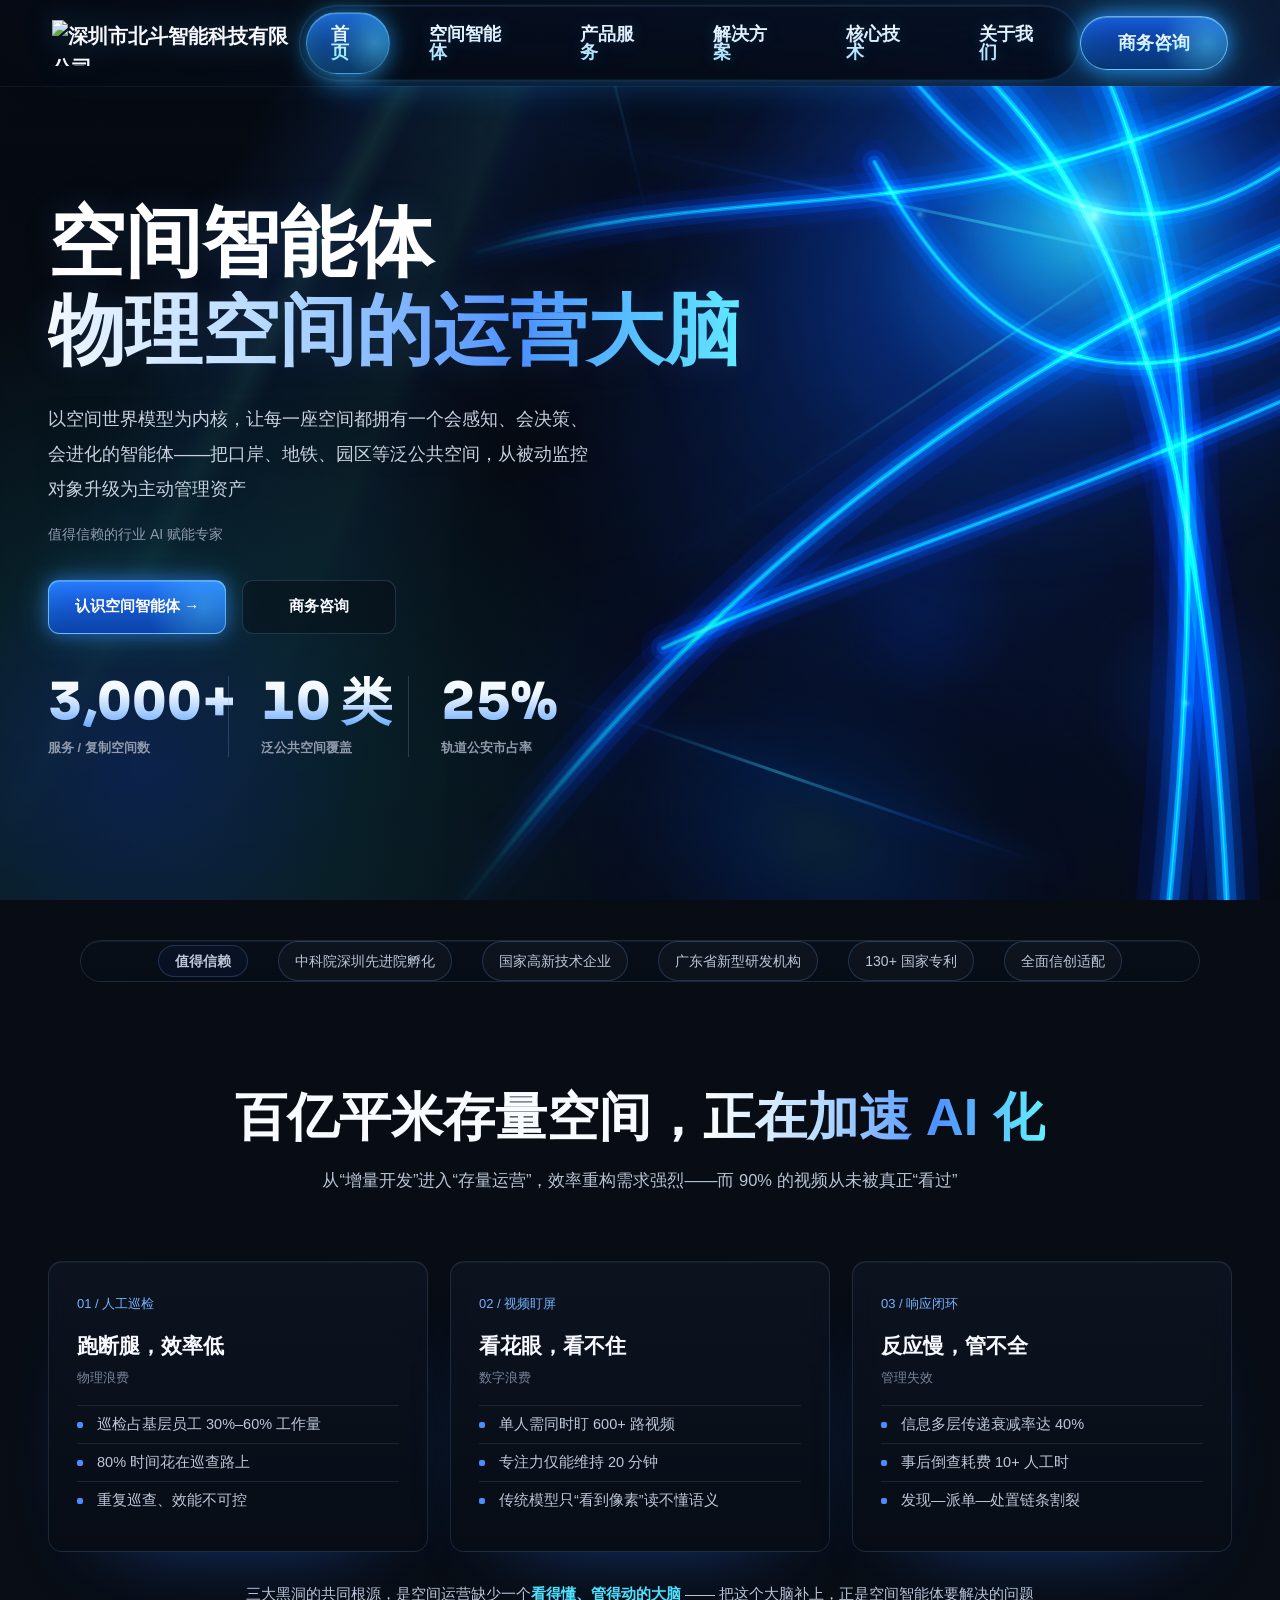
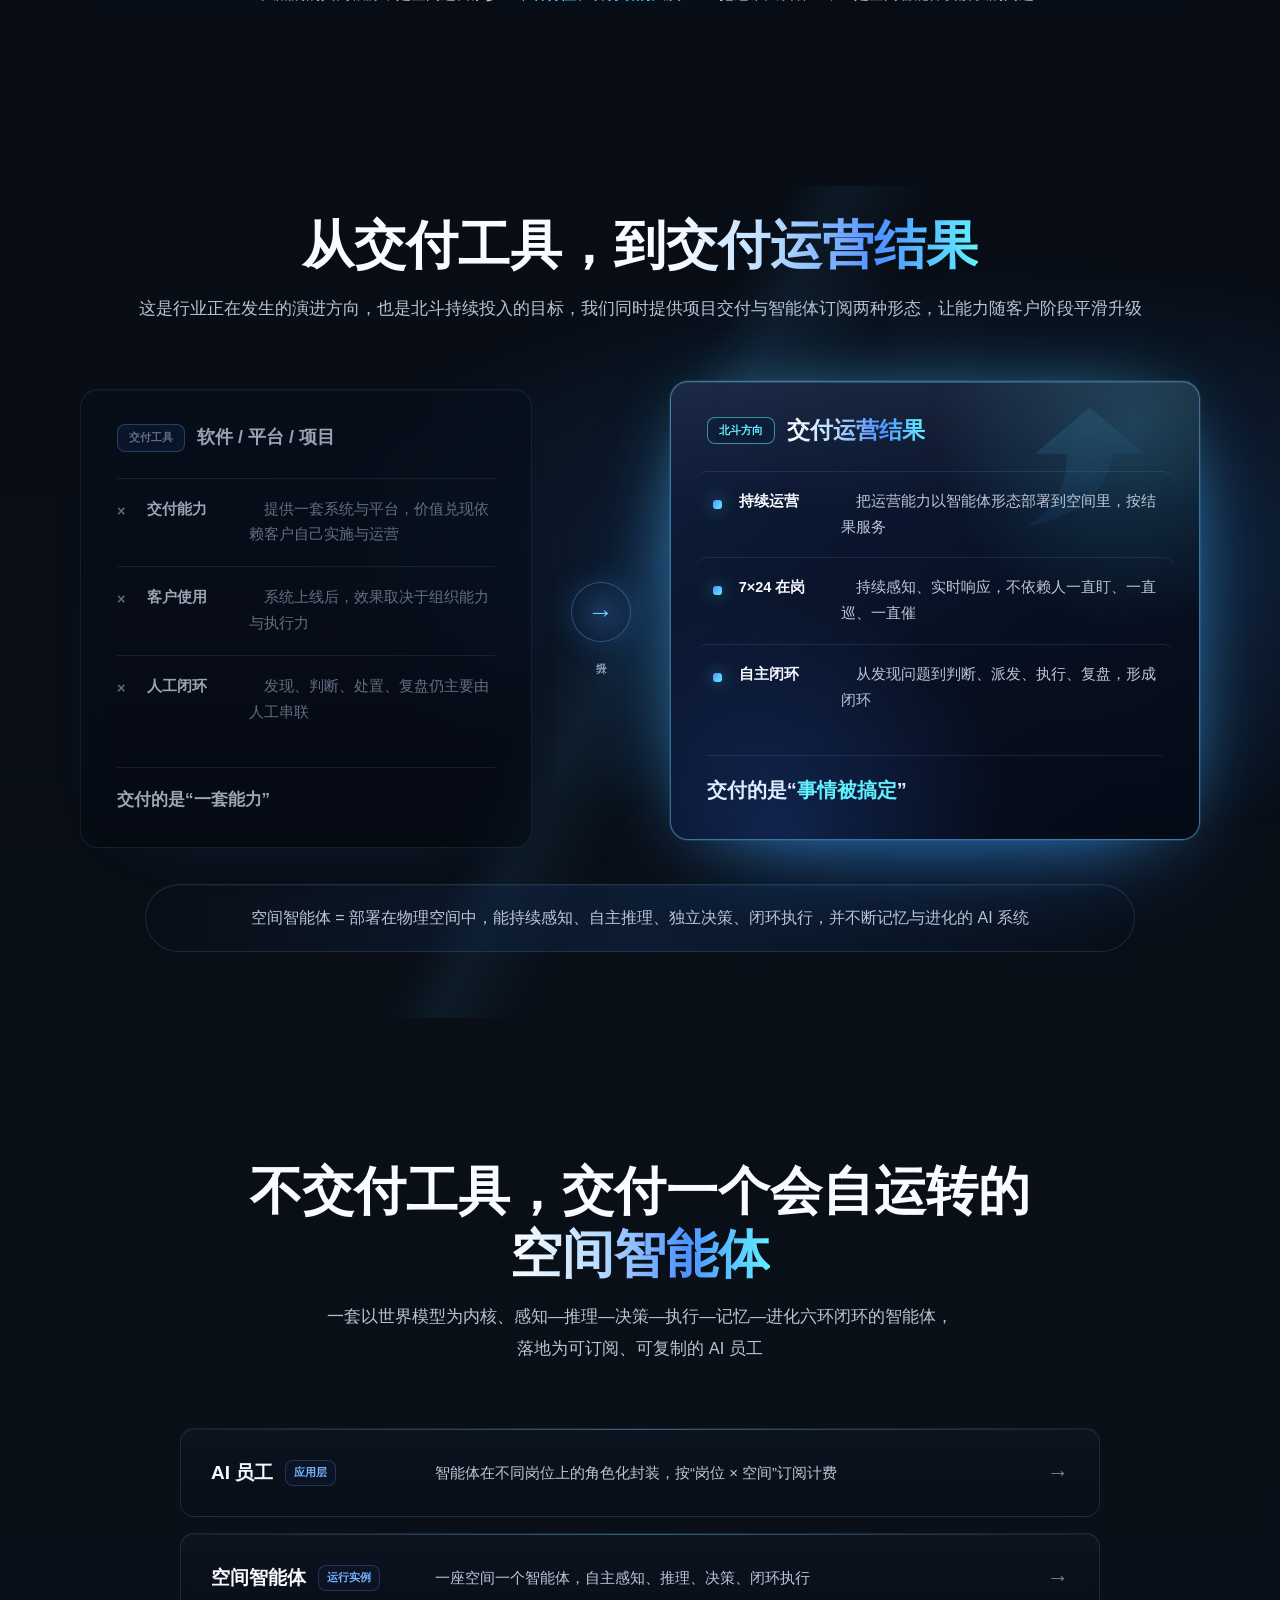
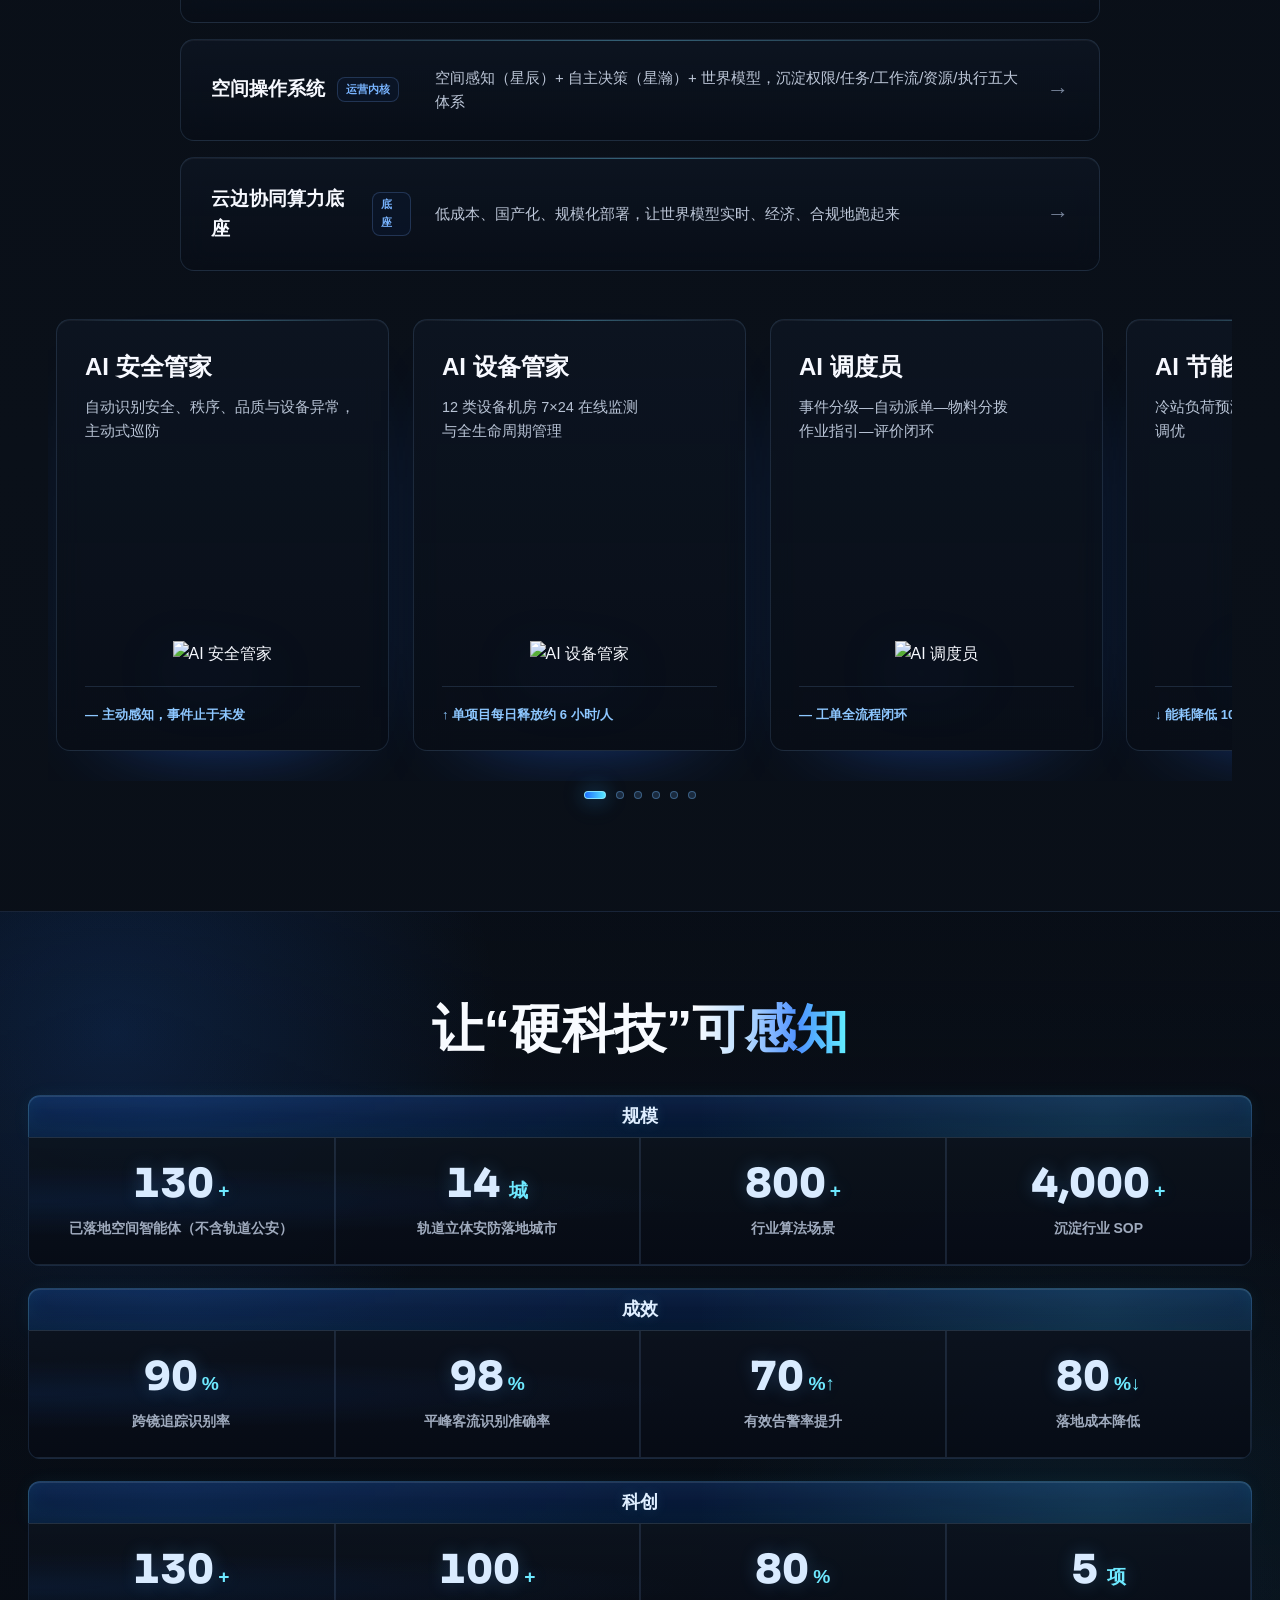
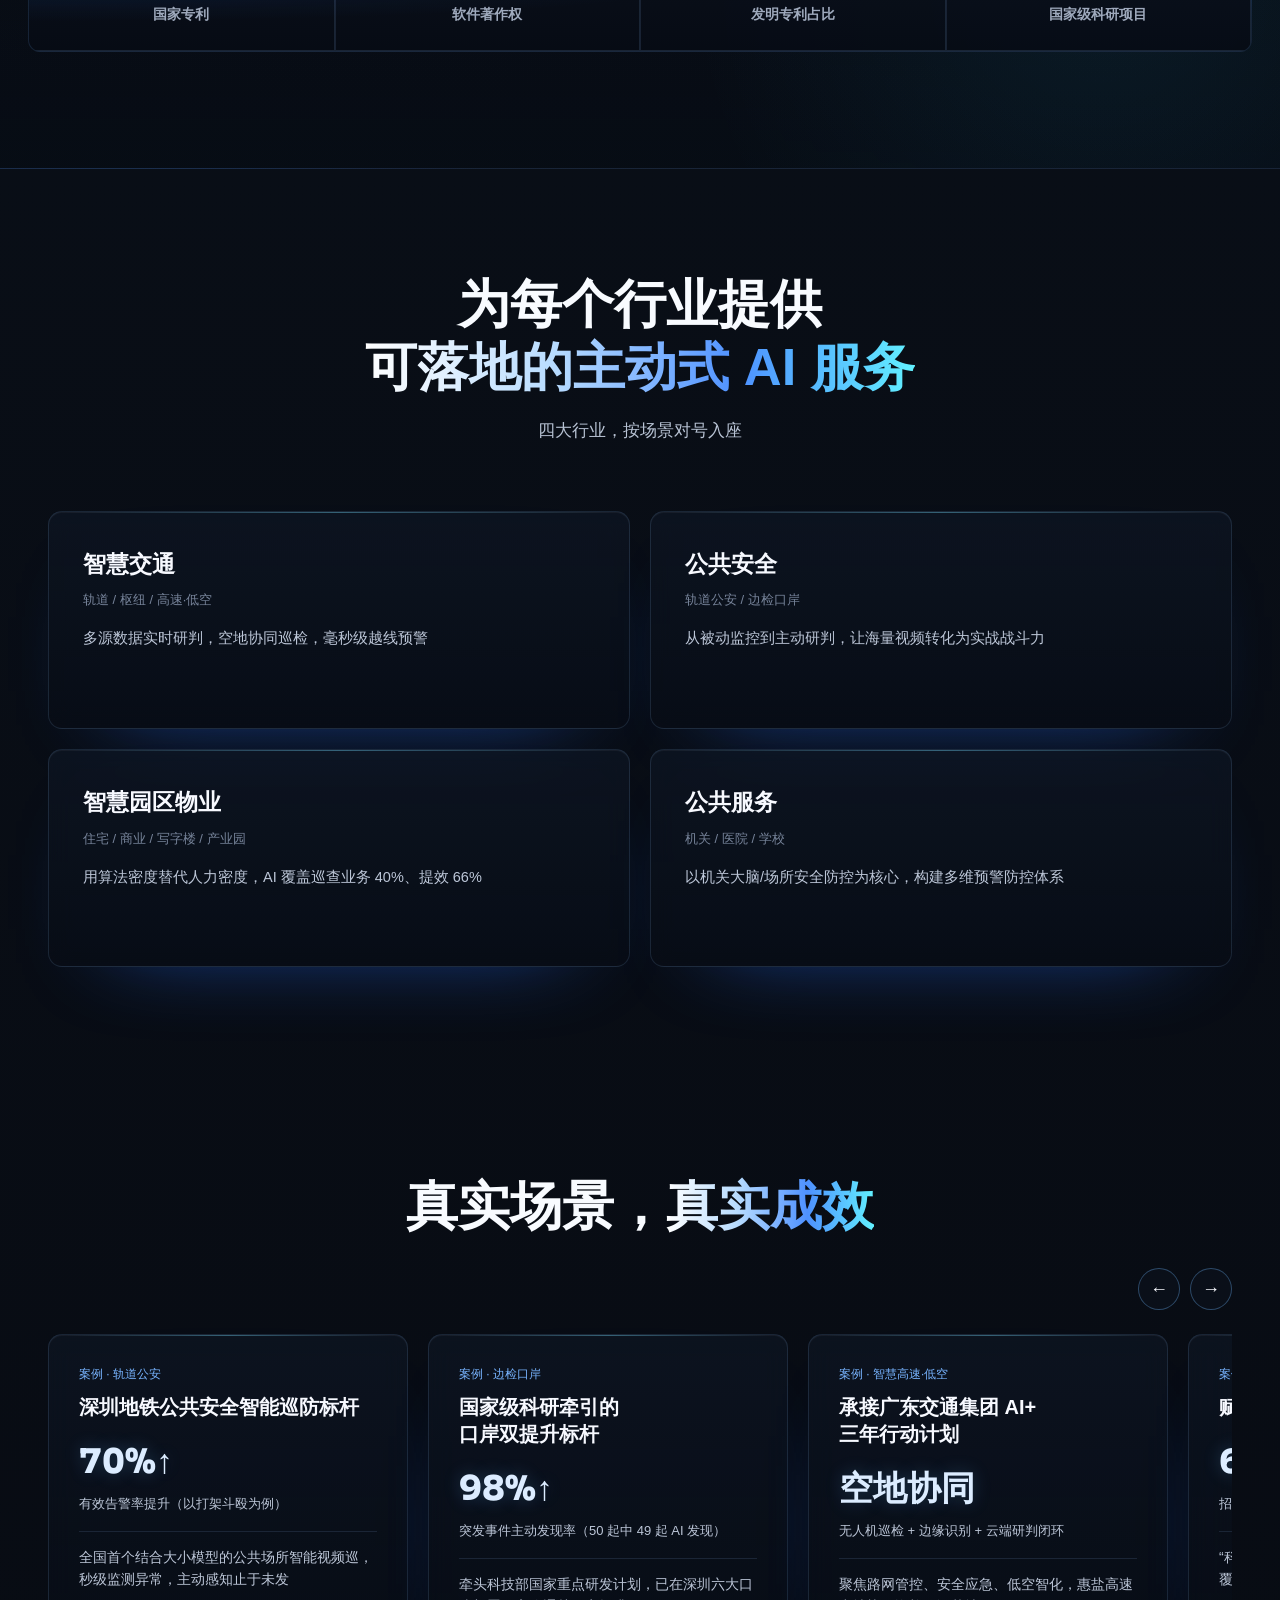
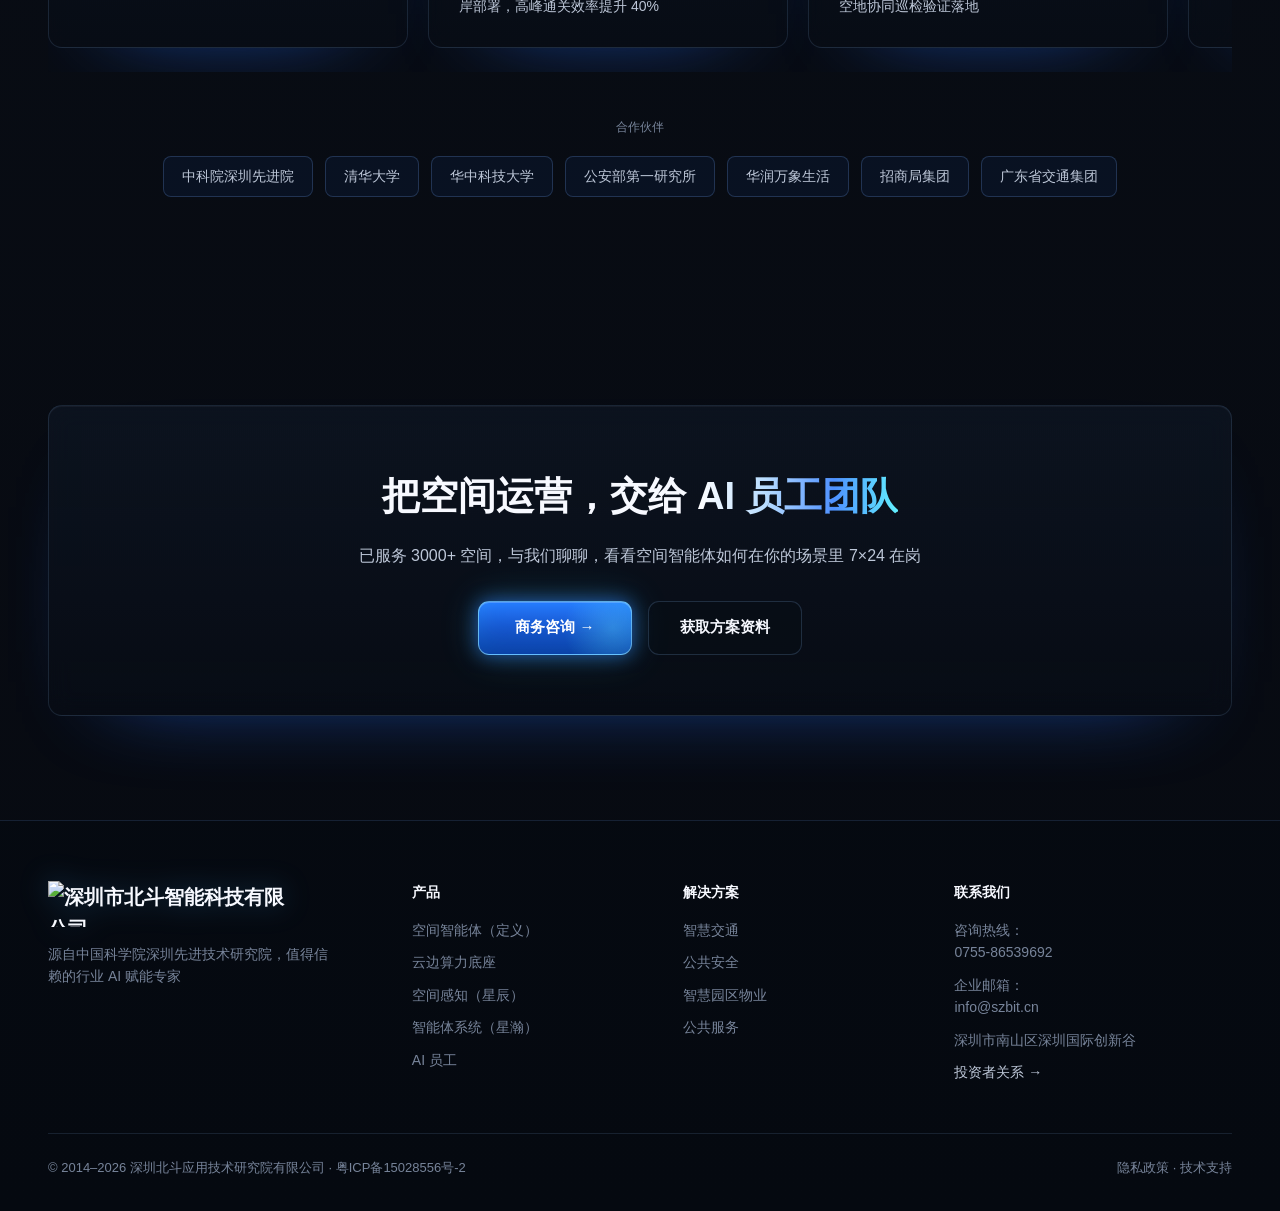
==== 北斗官网_发布优化版.html @ 88279ec1 "Update website page and add demo video" ====
<!DOCTYPE html>
<html lang="zh-CN">
<head>
<meta charset="UTF-8">
<meta name="viewport" content="width=device-width, initial-scale=1.0">
<title>北斗智能 · 空间智能体 | 值得信赖的行业 AI 赋能专家</title>
<meta name="description" content="北斗聚焦空间智能体与行业 AI 员工，面向智慧交通、公共安全、智慧园区物业、公共服务等场景，提供可落地的主动式空间运营智能服务">
<meta name="robots" content="index,follow">
<meta name="theme-color" content="#070b16">
<meta property="og:title" content="北斗智能 · 空间智能体">
<meta property="og:description" content="面向物理空间运营的 AI 生产力：感知、推理、决策、执行与持续进化">
<meta property="og:type" content="website">
<meta name="twitter:card" content="summary_large_image">
<link rel="preconnect" href="https://fonts.googleapis.com">
<link rel="preconnect" href="https://fonts.gstatic.com" crossorigin>
<link href="https://fonts.googleapis.com/css2?family=Noto+Sans+SC:wght@300;400;500;700;900&family=Sora:wght@400;600;700;800&family=JetBrains+Mono:wght@500;700&display=swap" rel="stylesheet">
<style>
:root{
  --bg:#070b16;
  --bg-2:#0b1224;
  --panel:#0e1730;
  --panel-2:#111c3a;
  --line:rgba(120,150,220,.14);
  --line-2:rgba(120,150,220,.28);
  --ink:#eaf0ff;
  --ink-soft:#9fb0d4;
  --ink-dim:#6b7ba3;
  --blue:#3b7bff;
  --blue-2:#5c9bff;
  --cyan:#22d3ee;
  --glow:rgba(59,123,255,.55);
  --glow-cy:rgba(34,211,238,.45);
  --maxw:1200px;
}
*{margin:0;padding:0;box-sizing:border-box}
html{scroll-behavior:smooth}
body{
  background:var(--bg);
  color:var(--ink);
  font-family:'Noto Sans SC',sans-serif;
  line-height:1.6;
  overflow-x:hidden;
  -webkit-font-smoothing:antialiased;
}
h1,h2,h3,.display{font-family:'Sora','Noto Sans SC',sans-serif;}
.mono{font-family:'JetBrains Mono',monospace;}
a{color:inherit;text-decoration:none}
.wrap{max-width:var(--maxw);margin:0 auto;padding:0 28px}

/* ambient background */
.ambient{position:fixed;inset:0;z-index:0;pointer-events:none;overflow:hidden}
.ambient .orb{position:absolute;border-radius:50%;filter:blur(90px);opacity:.5}
.orb.a{width:620px;height:620px;background:radial-gradient(circle,rgba(59,123,255,.45),transparent 60%);top:-180px;left:-120px}
.orb.b{width:520px;height:520px;background:radial-gradient(circle,rgba(34,211,238,.30),transparent 60%);top:240px;right:-160px}
.grid-bg{position:fixed;inset:0;z-index:0;pointer-events:none;
  background-image:linear-gradient(var(--line) 1px,transparent 1px),linear-gradient(90deg,var(--line) 1px,transparent 1px);
  background-size:64px 64px;mask-image:radial-gradient(ellipse 90% 60% at 50% 0%,#000 30%,transparent 80%);
  opacity:.5}
.content{position:relative;z-index:2}

/* nav */
nav{position:fixed;top:0;left:0;right:0;z-index:50;transition:.35s;
  border-bottom:1px solid transparent}
nav.scrolled{background:rgba(7,11,22,.82);backdrop-filter:blur(16px);border-bottom:1px solid var(--line)}
.nav-in{display:flex;align-items:center;justify-content:space-between;height:72px}
.logo{display:flex;align-items:center;gap:12px;font-family:'Sora';font-weight:800;font-size:20px;letter-spacing:.5px}
.logo .mark{width:34px;height:34px;position:relative;display:grid;place-items:center}
.logo .mark svg{width:34px;height:34px;filter:drop-shadow(0 0 8px var(--glow))}
.logo-img{display:block;width:auto;height:48px;max-width:min(254px,42vw);object-fit:contain}
.logo small{font-size:11px;color:var(--ink-dim);font-weight:500;letter-spacing:2px;font-family:'JetBrains Mono'}
.nav-links{display:flex;gap:34px;align-items:center}
.nav-links a{font-size:15px;color:var(--ink-soft);transition:.2s;position:relative;font-weight:500;cursor:pointer}
.nav-links a:hover{color:var(--ink)}
.nav-links a::after{content:"";position:absolute;left:0;bottom:-6px;height:2px;width:0;background:linear-gradient(90deg,var(--blue),var(--cyan));transition:.25s}
.nav-links a:hover::after{width:100%}
.btn{display:inline-flex;align-items:center;gap:8px;font-family:'Sora';font-weight:600;border-radius:10px;cursor:pointer;border:none;transition:.25s;font-size:15px}
.btn:focus-visible,a:focus-visible,input:focus-visible,select:focus-visible{outline:2px solid var(--cyan);outline-offset:3px}
.btn-primary{background:linear-gradient(135deg,var(--blue),#2b5fd6);color:#fff;padding:11px 22px;box-shadow:0 0 0 1px rgba(92,155,255,.4),0 8px 30px -8px var(--glow)}
.btn-primary:hover{transform:translateY(-2px);box-shadow:0 0 0 1px rgba(92,155,255,.6),0 14px 40px -8px var(--glow)}
.btn-ghost{background:rgba(255,255,255,.04);color:var(--ink);padding:11px 22px;border:1px solid var(--line-2)}
.btn-ghost:hover{background:rgba(255,255,255,.08);border-color:var(--blue-2)}
.nav-cta{display:flex;gap:14px;align-items:center}

/* hero */
.hero{position:relative;padding:170px 0 90px;min-height:96vh;display:flex;align-items:center}
.hero-grid{display:grid;grid-template-columns:1.05fr .95fr;gap:50px;align-items:center;width:100%}
.eyebrow{display:inline-flex;align-items:center;gap:10px;font-family:'JetBrains Mono';font-size:12.5px;letter-spacing:1px;color:var(--cyan);
  border:1px solid var(--line-2);padding:7px 14px;border-radius:100px;background:rgba(34,211,238,.06);margin-bottom:26px}
.eyebrow .dot{width:7px;height:7px;border-radius:50%;background:var(--cyan);box-shadow:0 0 10px var(--glow-cy);animation:pulse 2s infinite}
@keyframes pulse{0%,100%{opacity:1}50%{opacity:.35}}
.hero h1{font-size:clamp(38px,5vw,62px);line-height:1.08;font-weight:800;letter-spacing:-.5px}
.hero h1 .grad{background:linear-gradient(120deg,#fff 10%,var(--blue-2) 55%,var(--cyan));-webkit-background-clip:text;background-clip:text;color:transparent}
.hero .sub{font-size:18px;color:var(--ink-soft);margin:26px 0 12px;max-width:540px;line-height:1.75}
.hero .slogan{font-family:'JetBrains Mono';color:var(--ink-dim);font-size:14px;letter-spacing:1px;margin-bottom:34px}
.hero-cta{display:flex;gap:16px;flex-wrap:wrap}
.hero-stats{display:flex;gap:34px;margin-top:46px;padding-top:28px;border-top:1px solid var(--line)}
.hero-stats .s b{font-family:'Sora';font-size:30px;font-weight:800;display:block;background:linear-gradient(120deg,#fff,var(--blue-2));-webkit-background-clip:text;background-clip:text;color:transparent}
.hero-stats .s span{font-size:13px;color:var(--ink-dim)}

/* hero visual — engine diagram */
.engine{position:relative;aspect-ratio:1;max-width:480px;margin-left:auto}
.engine .ring{position:absolute;inset:0;border-radius:50%;border:1px solid var(--line-2)}
.engine .ring.r2{inset:48px;border-style:dashed;animation:spin 38s linear infinite}
.engine .ring.r3{inset:96px;border-color:rgba(34,211,238,.2);animation:spin 26s linear infinite reverse}
@keyframes spin{to{transform:rotate(360deg)}}
.engine .core{position:absolute;inset:140px;border-radius:50%;
  background:radial-gradient(circle at 35% 30%,var(--panel-2),#0a1228 80%);
  border:1px solid var(--line-2);display:grid;place-content:center;text-align:center;
  box-shadow:inset 0 0 40px rgba(59,123,255,.25),0 0 60px -10px var(--glow)}
.engine .core b{font-family:'Sora';font-weight:800;font-size:22px;display:block}
.engine .core span{font-size:12px;color:var(--cyan);font-family:'JetBrains Mono'}
.node{position:absolute;display:flex;flex-direction:column;align-items:center;gap:6px;width:88px;text-align:center}
.node .chip{width:54px;height:54px;border-radius:14px;background:var(--panel);border:1px solid var(--line-2);display:grid;place-items:center;
  box-shadow:0 8px 24px -10px rgba(0,0,0,.6);transition:.3s}
.node .chip svg{width:26px;height:26px;stroke:var(--blue-2)}
.node:hover .chip{border-color:var(--cyan);box-shadow:0 0 24px -4px var(--glow-cy);transform:translateY(-3px)}
.node small{font-size:12px;color:var(--ink-soft)}
.node.n1{top:-6px;left:50%;transform:translateX(-50%)}
.node.n2{top:24%;right:-26px}
.node.n3{bottom:24%;right:-26px}
.node.n4{bottom:-6px;left:50%;transform:translateX(-50%)}
.node.n5{bottom:24%;left:-26px}
.node.n6{top:24%;left:-26px}

/* sections */
section{padding:92px 0;position:relative}
.sec-head{text-align:center;max-width:720px;margin:0 auto 56px}
.sec-tag{font-family:'JetBrains Mono';font-size:13px;letter-spacing:2px;color:var(--cyan);text-transform:uppercase;margin-bottom:16px;display:block}
.sec-head h2{font-size:clamp(28px,3.4vw,40px);font-weight:800;letter-spacing:-.5px;line-height:1.2}
.sec-head p{color:var(--ink-soft);margin-top:16px;font-size:16.5px}
.eyebrow,.sec-tag,.section-label,.def-card .dlabel{display:none!important}

/* trust bar */
.trust{padding:38px 0;border-top:1px solid var(--line);border-bottom:1px solid var(--line);background:rgba(11,18,36,.5)}
.trust-row{display:flex;flex-wrap:wrap;gap:14px 30px;align-items:center;justify-content:center}
.trust .label{font-family:'JetBrains Mono';font-size:12px;color:var(--ink-dim);letter-spacing:1px;margin-right:8px}
.badge{font-size:14px;color:var(--ink-soft);padding:8px 16px;border:1px solid var(--line);border-radius:8px;background:rgba(255,255,255,.02);transition:.25s}
.badge:hover{border-color:var(--line-2);color:var(--ink);transform:translateY(-2px)}

/* problem cards */
.cards-3{display:grid;grid-template-columns:repeat(3,1fr);gap:22px}
.pcard{background:linear-gradient(180deg,var(--panel),var(--bg-2));border:1px solid var(--line);border-radius:18px;padding:32px 28px;transition:.3s;position:relative;overflow:hidden}
.pcard::before{content:"";position:absolute;top:0;left:0;right:0;height:2px;background:linear-gradient(90deg,var(--blue),var(--cyan));opacity:0;transition:.3s}
.pcard:hover{border-color:var(--line-2);transform:translateY(-4px)}
.pcard:hover::before{opacity:1}
.pcard .num{font-family:'JetBrains Mono';font-size:13px;color:var(--cyan)}
.pcard h3{font-size:21px;margin:14px 0 6px;font-weight:700}
.pcard .role{font-size:13px;color:var(--ink-dim);margin-bottom:16px}
.pcard ul{list-style:none}
.pcard li{font-size:14.5px;color:var(--ink-soft);padding:7px 0 7px 20px;position:relative;border-top:1px solid var(--line)}
.pcard li::before{content:"";position:absolute;left:0;top:16px;width:6px;height:6px;border-radius:50%;background:var(--blue)}
.market-note{margin-top:30px;text-align:center;font-size:15px;color:var(--ink-soft)}
.market-note b{color:var(--cyan);font-family:'JetBrains Mono'}

/* products — 4 layer stack */
.stack{display:flex;flex-direction:column;gap:16px;max-width:920px;margin:0 auto}
.layer{display:grid;grid-template-columns:200px 1fr auto;gap:24px;align-items:center;
  background:linear-gradient(100deg,var(--panel),var(--bg-2));border:1px solid var(--line);border-radius:16px;padding:26px 30px;transition:.3s;cursor:pointer}
.layer:hover{border-color:var(--blue);transform:translateX(6px);box-shadow:-8px 0 40px -16px var(--glow)}
.layer .lname{font-family:'Sora';font-weight:700;font-size:19px;display:flex;align-items:center;gap:12px}
.layer .lname .tag{font-family:'JetBrains Mono';font-size:11px;color:var(--cyan);border:1px solid var(--line-2);padding:3px 8px;border-radius:6px}
.layer .ldesc{color:var(--ink-soft);font-size:15px}
.layer .larrow{color:var(--ink-dim);font-size:22px;transition:.3s}
.layer:hover .larrow{color:var(--cyan);transform:translateX(4px)}

/* AI employees */
.emp-grid{display:flex;gap:22px;margin-top:36px;overflow-x:auto;scroll-snap-type:x mandatory;padding:6px 2px 26px;scrollbar-width:none;-webkit-overflow-scrolling:touch;cursor:grab}
.emp-grid.dragging{cursor:grabbing;scroll-snap-type:none}
.emp-grid::-webkit-scrollbar{display:none}
.emp{flex:0 0 clamp(300px,25vw,350px);min-height:410px;background:linear-gradient(180deg,rgba(10,20,40,.84),rgba(4,10,22,.88));border:1px solid var(--line);border-radius:16px;padding:28px 28px 24px;transition:.3s;position:relative;overflow:hidden;scroll-snap-align:start;display:flex;flex-direction:column}
.emp::before{content:"";position:absolute;left:24px;right:24px;top:0;height:1px;background:linear-gradient(90deg,transparent,rgba(99,210,255,.68),transparent);opacity:.45}
.emp::after{content:"";position:absolute;left:50%;top:48%;width:220px;height:90px;transform:translate(-50%,-50%);background:radial-gradient(circle,rgba(42,140,255,.22),transparent 68%);filter:blur(18px);pointer-events:none}
.emp:hover{border-color:var(--line-2);background:var(--panel-2);transform:translateY(-4px)}
.emp h4{font-size:22px;font-weight:800;margin-bottom:10px;position:relative;z-index:1}
.emp p{font-size:14.5px;color:var(--ink-soft);line-height:1.65;min-height:70px;position:relative;z-index:1}
.emp .emp-visual{height:172px;margin:10px -18px 0;display:flex;align-items:flex-end;justify-content:center;position:relative;z-index:1}
.emp .emp-visual img{max-width:100%;max-height:172px;object-fit:contain;display:block;filter:drop-shadow(0 18px 28px rgba(23,99,255,.28))}
.emp .gain{margin-top:auto;padding-top:18px;border-top:1px solid var(--line);font-family:'JetBrains Mono';font-size:13px;color:var(--blue-2);font-weight:700;position:relative;z-index:1}

/* metrics */
.metrics{background:linear-gradient(180deg,var(--bg-2),var(--bg));border-top:1px solid var(--line);border-bottom:1px solid var(--line)}
.mgroup-title{font-family:'JetBrains Mono';font-size:13px;letter-spacing:2px;color:var(--ink-dim);text-transform:uppercase;margin:0 0 18px}
.mgrid{display:grid;grid-template-columns:repeat(4,1fr);gap:1px;background:var(--line);border:1px solid var(--line);border-radius:16px;overflow:hidden;margin-bottom:28px}
.mcell{background:var(--bg);padding:30px 24px;transition:.3s}
.mcell:hover{background:var(--panel)}
.mcell .v{font-family:'Sora';font-weight:800;font-size:38px;line-height:1;background:linear-gradient(120deg,#fff,var(--blue-2));-webkit-background-clip:text;background-clip:text;color:transparent}
.mcell .v .u{font-size:20px;-webkit-text-fill-color:var(--cyan)}
.mcell .l{font-size:13.5px;color:var(--ink-soft);margin-top:10px}

/* solutions */
.sol-grid{display:grid;grid-template-columns:repeat(2,1fr);gap:20px}
.sol{position:relative;border:1px solid var(--line);border-radius:18px;padding:34px;overflow:hidden;transition:.35s;background:var(--panel);min-height:180px;cursor:pointer}
.sol::after{content:"";position:absolute;inset:0;background:radial-gradient(circle at 100% 0%,rgba(59,123,255,.16),transparent 55%);opacity:0;transition:.35s}
.sol:hover{transform:translateY(-4px);border-color:var(--line-2)}
.sol:hover::after{opacity:1}
.sol .sname{font-family:'Sora';font-size:23px;font-weight:700;margin-bottom:8px}
.sol .stags{font-size:13px;color:var(--ink-dim);font-family:'JetBrains Mono';margin-bottom:16px}
.sol .sgain{font-size:14.5px;color:var(--ink-soft);max-width:90%}
.sol .more{margin-top:20px;font-size:14px;color:var(--cyan);display:inline-flex;gap:6px;align-items:center;opacity:0;transform:translateX(-6px);transition:.3s}
.sol:hover .more{opacity:1;transform:translateX(0)}

/* cases carousel */
.cases{position:relative}
.case-track{display:flex;gap:20px;overflow-x:auto;scroll-snap-type:x mandatory;padding:6px 4px 24px;scrollbar-width:none}
.case-track::-webkit-scrollbar{display:none}
.ccard{scroll-snap-align:start;flex:0 0 360px;background:linear-gradient(180deg,var(--panel),var(--bg-2));border:1px solid var(--line);border-radius:18px;padding:30px;transition:.3s}
.ccard:hover{border-color:var(--blue);box-shadow:0 20px 50px -24px var(--glow)}
.ccard .ind{font-family:'JetBrains Mono';font-size:12px;color:var(--cyan);letter-spacing:1px}
.ccard h4{font-size:20px;font-weight:700;margin:10px 0 14px;line-height:1.35}
.ccard .big{font-family:'Sora';font-weight:800;font-size:34px;background:linear-gradient(120deg,#fff,var(--blue-2));-webkit-background-clip:text;background-clip:text;color:transparent}
.ccard .bigl{font-size:13px;color:var(--ink-soft);margin:4px 0 16px}
.ccard p{font-size:14px;color:var(--ink-soft);border-top:1px solid var(--line);padding-top:14px}
.case-nav{display:flex;gap:10px;justify-content:flex-end;margin-bottom:18px}
.cbtn{width:42px;height:42px;border-radius:50%;border:1px solid var(--line-2);background:var(--panel);color:var(--ink);cursor:pointer;font-size:18px;transition:.25s}
.cbtn:hover{border-color:var(--cyan);color:var(--cyan)}
.partners{margin-top:46px;text-align:center}
.partners .label{font-family:'JetBrains Mono';font-size:12px;color:var(--ink-dim);letter-spacing:1px;margin-bottom:18px}
.plogos{display:flex;flex-wrap:wrap;gap:12px;justify-content:center}
.plogo{font-size:13.5px;color:var(--ink-soft);padding:9px 18px;border:1px solid var(--line);border-radius:100px;background:rgba(255,255,255,.02)}

/* CTA */
.cta-final{position:relative;overflow:hidden}
.cta-box{background:linear-gradient(120deg,var(--panel-2),#0a1228);border:1px solid var(--line-2);border-radius:24px;padding:60px;text-align:center;position:relative;overflow:hidden}
.cta-box::before{content:"";position:absolute;width:400px;height:400px;background:radial-gradient(circle,var(--glow),transparent 60%);top:-150px;left:50%;transform:translateX(-50%);filter:blur(40px)}
.cta-box h2{font-size:clamp(26px,3vw,38px);font-weight:800;position:relative}
.cta-box p{color:var(--ink-soft);margin:16px 0 30px;font-size:16px;position:relative}
.cta-box .hero-cta{justify-content:center;position:relative}

/* footer */
footer{border-top:1px solid var(--line);padding:60px 0 32px;background:var(--bg-2)}
.foot-grid{display:grid;grid-template-columns:1.4fr 1fr 1fr 1.2fr;gap:40px;margin-bottom:40px}
.foot-grid h5{font-size:14px;color:var(--ink);margin-bottom:16px;font-family:'Sora'}
.foot-grid a,.foot-grid p{display:block;font-size:14px;color:var(--ink-dim);margin-bottom:10px;transition:.2s}
.foot-grid a:hover{color:var(--cyan)}
.foot-bot{border-top:1px solid var(--line);padding-top:24px;display:flex;justify-content:space-between;flex-wrap:wrap;gap:12px;font-size:13px;color:var(--ink-dim)}
.foot-bot a{color:var(--ink-dim)}
.ir-link{color:var(--ink-soft)!important}

/* reveal */
.reveal{opacity:0;transform:translateY(28px);transition:.7s cubic-bezier(.2,.7,.2,1)}
.reveal.in{opacity:1;transform:none}

/* modal */
.modal{position:fixed;inset:0;z-index:100;display:none;align-items:center;justify-content:center;padding:20px}
.modal.open{display:flex}
.modal-bg{position:absolute;inset:0;background:rgba(4,7,15,.8);backdrop-filter:blur(8px)}
.modal-card{position:relative;width:100%;max-width:480px;background:linear-gradient(180deg,var(--panel-2),var(--bg-2));border:1px solid var(--line-2);border-radius:20px;padding:38px;box-shadow:0 40px 80px -20px rgba(0,0,0,.7)}
.modal-card h3{font-size:24px;font-weight:800;margin-bottom:6px}
.modal-card .msub{color:var(--ink-soft);font-size:14.5px;margin-bottom:24px}
.field{margin-bottom:16px}
.field label{display:block;font-size:13px;color:var(--ink-soft);margin-bottom:7px}
.field input,.field select{width:100%;background:var(--bg);border:1px solid var(--line-2);border-radius:10px;padding:12px 14px;color:var(--ink);font-size:15px;font-family:inherit;transition:.2s}
.field input:focus,.field select:focus{outline:none;border-color:var(--blue);box-shadow:0 0 0 3px rgba(59,123,255,.15)}
.field input::placeholder{color:var(--ink-dim)}
.modal .btn-primary{width:100%;justify-content:center;margin-top:8px;padding:14px}
.modal-close{position:absolute;top:18px;right:18px;width:34px;height:34px;border-radius:50%;border:1px solid var(--line-2);background:transparent;color:var(--ink-soft);cursor:pointer;font-size:18px;transition:.2s}
.modal-close:hover{color:var(--ink);border-color:var(--ink-soft)}
.privacy{font-size:12px;color:var(--ink-dim);margin-top:14px;text-align:center}
.success{text-align:center;padding:20px 0}
.success .ok{width:64px;height:64px;border-radius:50%;background:rgba(34,211,238,.12);border:1px solid var(--cyan);display:grid;place-items:center;margin:0 auto 18px}
.success .ok svg{width:30px;height:30px;stroke:var(--cyan)}

@media(max-width:980px){
  .wrap{padding:0 22px}
  .nav-in{height:auto;min-height:66px;padding:10px 0;gap:10px;flex-wrap:wrap}
  .nav-links{display:flex;order:3;width:100%;gap:20px;overflow-x:auto;padding:4px 0 2px;scrollbar-width:none}
  .nav-links::-webkit-scrollbar{display:none}
  .nav-links a{white-space:nowrap;font-size:14px}
  .nav-cta .btn{padding:9px 15px;font-size:14px}
  .hero{padding-top:155px;min-height:auto}
  .phero{padding-top:145px}
  .subnav{top:112px}
  .hero-grid{grid-template-columns:1fr;gap:30px}
  .engine{max-width:380px;margin:0 auto}
  .cards-3{grid-template-columns:1fr}
  .emp{flex-basis:min(82vw,330px)}
  .mgrid,.sol-grid{grid-template-columns:repeat(2,1fr)}
  .foot-grid{grid-template-columns:1fr 1fr}
}
@media(max-width:560px){
  .wrap{padding:0 18px}
.logo{font-size:18px}
.logo-img{height:30px;max-width:min(300px,62vw)}
.logo small{display:none}
  .nav-cta{display:none}
  .nav-links{gap:16px}
  .hero{padding-top:135px}
  .hero h1{font-size:36px}
  .mgrid{grid-template-columns:1fr 1fr}
  .hero-stats{flex-wrap:wrap;gap:20px}
  .layer{grid-template-columns:1fr;gap:10px}
  .modal-card{padding:30px 22px;border-radius:16px}
}
.demo-banner{display:none}

/* ===== multi-page additions ===== */
.page{display:none;animation:fade .5s ease}
.page.active{display:block}
@keyframes fade{from{opacity:0;transform:translateY(10px)}to{opacity:1;transform:none}}
.noscript{position:relative;z-index:80;background:#111c3a;color:var(--ink);padding:12px 18px;text-align:center;font-size:14px}
.nav-links a.active{color:var(--ink)}
.nav-links a.active::after{width:100%}
/* page hero (inner pages) */
.phero{padding:150px 0 60px;position:relative}
.phero .eyebrow{margin-bottom:22px}
.phero h1{font-size:clamp(32px,4.2vw,52px);font-weight:800;line-height:1.12;letter-spacing:-.5px;max-width:880px}
.phero h1 .grad{background:linear-gradient(120deg,#fff 10%,var(--blue-2) 55%,var(--cyan));-webkit-background-clip:text;background-clip:text;color:transparent}
.phero .lead{font-size:18px;color:var(--ink-soft);margin-top:22px;max-width:680px;line-height:1.75}
.breadcrumb{font-family:'JetBrains Mono';font-size:12.5px;color:var(--ink-dim);margin-bottom:20px;letter-spacing:.5px}
.breadcrumb a{color:var(--ink-dim);cursor:pointer}.breadcrumb a:hover{color:var(--cyan)}
/* anchor sub-nav inside page */
.subnav{position:sticky;top:72px;z-index:40;background:rgba(7,11,22,.82);backdrop-filter:blur(14px);border-bottom:1px solid var(--line);margin-bottom:0}
.subnav-in{display:flex;gap:30px;height:56px;align-items:center;overflow-x:auto;scrollbar-width:none}
.subnav-in::-webkit-scrollbar{display:none}
.subnav a{font-size:14px;color:var(--ink-soft);white-space:nowrap;cursor:pointer;transition:.2s;font-family:'Sora'}
.subnav a:hover{color:var(--cyan)}
/* generic split block */
.split{display:grid;grid-template-columns:1fr 1fr;gap:50px;align-items:center}
.split.rev{direction:rtl}.split.rev>*{direction:ltr}
.panel{background:linear-gradient(180deg,var(--panel),var(--bg-2));border:1px solid var(--line);border-radius:18px;padding:34px}
.panel h3{font-size:22px;font-weight:700;margin-bottom:14px;font-family:'Sora'}
.feat-list{list-style:none}
.feat-list li{padding:13px 0 13px 28px;position:relative;border-top:1px solid var(--line);color:var(--ink-soft);font-size:15px}
.feat-list li:first-child{border-top:none}
.feat-list li::before{content:"";position:absolute;left:0;top:19px;width:8px;height:8px;border-radius:2px;background:linear-gradient(135deg,var(--blue),var(--cyan))}
.feat-list li b{color:var(--ink);font-weight:600}
/* spec table */
.spec{width:100%;border-collapse:collapse;border:1px solid var(--line);border-radius:14px;overflow:hidden}
.spec th,.spec td{padding:14px 18px;text-align:left;font-size:14.5px;border-bottom:1px solid var(--line)}
.spec th{background:var(--panel-2);color:var(--ink);font-family:'Sora';font-weight:600}
.spec td{color:var(--ink-soft)}
.spec tr:last-child td{border-bottom:none}
.spec .mono{color:var(--blue-2);font-size:13.5px}
/* product visual preview */
.shot-slot{border:1px dashed var(--line-2);border-radius:16px;background:
  repeating-linear-gradient(45deg,rgba(120,150,220,.03) 0 12px,transparent 12px 24px),var(--panel);
  display:grid;place-content:center;text-align:center;min-height:300px;color:var(--ink-dim);padding:30px}
.shot-slot .tag{font-family:'JetBrains Mono';font-size:12px;color:var(--cyan);margin-bottom:10px;letter-spacing:1px}
.shot-slot .desc{font-size:14px;max-width:360px;line-height:1.6}
/* 3-tech columns */
.tech3{display:grid;grid-template-columns:repeat(3,1fr);gap:20px}
.techcol{background:var(--panel);border:1px solid var(--line);border-radius:18px;padding:30px;transition:.3s}
.techcol:hover{border-color:var(--line-2);transform:translateY(-4px)}
.techcol .tnum{font-family:'JetBrains Mono';font-size:13px;color:var(--cyan)}
.techcol h3{font-size:19px;margin:12px 0 12px;font-weight:700}
.techcol p{font-size:14px;color:var(--ink-soft);margin-bottom:16px}
.techcol .chips{display:flex;flex-wrap:wrap;gap:8px}
.techcol .chips span{font-size:12px;color:var(--ink-soft);border:1px solid var(--line);padding:5px 10px;border-radius:7px;font-family:'JetBrains Mono'}
/* asset 4-grid */
.asset4{display:grid;grid-template-columns:repeat(4,1fr);gap:16px}
.acard{background:var(--panel);border:1px solid var(--line);border-radius:16px;padding:24px;text-align:center}
.acard .av{font-family:'Sora';font-weight:800;font-size:30px;background:linear-gradient(120deg,#fff,var(--blue-2));-webkit-background-clip:text;background-clip:text;color:transparent}
.acard .al{font-size:13px;color:var(--ink-soft);margin-top:8px}
/* shift: 卖工具 vs 卖结果 */
.shift{display:grid;grid-template-columns:1fr auto 1fr;gap:24px;align-items:stretch;max-width:1000px;margin:0 auto}
.shift .col{border-radius:18px;padding:30px 28px;border:1px solid var(--line)}
.shift .col.old{background:var(--bg-2)}
.shift .col.new{background:linear-gradient(135deg,var(--panel-2),#0a1228);border-color:var(--line-2);box-shadow:0 0 0 1px rgba(92,155,255,.18),0 20px 50px -28px var(--glow)}
.shift .col .ctitle{font-family:'Sora';font-weight:700;font-size:18px;margin-bottom:18px;display:flex;align-items:center;gap:10px}
.shift .col.old .ctitle{color:var(--ink-soft)}
.shift .col.new .ctitle{color:var(--ink)}
.shift .col .ctitle .pin{font-family:'JetBrains Mono';font-size:11px;padding:3px 9px;border-radius:6px;border:1px solid var(--line-2)}
.shift .col.old .pin{color:var(--ink-dim)}
.shift .col.new .pin{color:var(--cyan);border-color:rgba(34,211,238,.4)}
.shift .row{padding:14px 0 14px 24px;position:relative;border-top:1px solid var(--line);font-size:14.5px}
.shift .row:first-of-type{border-top:none}
.shift .col.old .row{color:var(--ink-dim)}
.shift .col.new .row{color:var(--ink-soft)}
.shift .row b{font-weight:600}
.shift .col.old .row b{color:var(--ink-soft)}
.shift .col.new .row b{color:var(--ink)}
.shift .col.old .row::before{content:"×";position:absolute;left:0;top:13px;color:var(--ink-dim);font-weight:700}
.shift .col.new .row::before{content:"";position:absolute;left:2px;top:20px;width:8px;height:8px;border-radius:2px;background:linear-gradient(135deg,var(--blue),var(--cyan))}
.shift .col .foot{margin-top:20px;padding-top:16px;border-top:1px solid var(--line);font-family:'Sora';font-weight:700;font-size:15px}
.shift .col.old .foot{color:var(--ink-soft)}
.shift .col.new .foot{color:var(--cyan)}
.shift .arrow{display:flex;flex-direction:column;align-items:center;justify-content:center;gap:8px;color:var(--ink-dim)}
.shift .arrow .ar{font-size:26px;color:var(--blue-2)}
.shift .arrow small{font-family:'JetBrains Mono';font-size:11px;writing-mode:vertical-rl;letter-spacing:2px}
.shift-note{text-align:center;margin-top:30px;font-size:16px;color:var(--ink-soft)}
.shift-note b{color:var(--cyan)}
@media(max-width:760px){.shift{grid-template-columns:1fr}.shift .arrow{flex-direction:row}.shift .arrow small{writing-mode:horizontal-tb}}

/* ===== 空间智能体定义页 ===== */
/* 定义大卡 */
.def-card{background:linear-gradient(135deg,var(--panel-2),#0a1228);border:1px solid var(--line-2);border-radius:22px;padding:44px;position:relative;overflow:hidden;box-shadow:0 0 0 1px rgba(92,155,255,.18),0 30px 70px -30px var(--glow)}
.def-card::before{content:"";position:absolute;width:420px;height:420px;background:radial-gradient(circle,var(--glow),transparent 62%);top:-180px;right:-120px;filter:blur(40px);opacity:.6}
.def-card .dlabel{font-family:'JetBrains Mono';font-size:13px;letter-spacing:2px;color:var(--cyan);position:relative}
.def-card .dtext{font-size:21px;line-height:1.85;color:var(--ink);margin-top:16px;position:relative;max-width:920px}
.def-card .dtext b{color:var(--blue-2);font-weight:700}
/* 视频AI vs 空间智能体 对比 */
.vs-row{display:grid;grid-template-columns:1fr auto 1fr;gap:24px;align-items:center;margin-top:30px}
.vs-box{border:1px solid var(--line);border-radius:16px;padding:26px 28px}
.vs-box.dim{background:var(--bg-2)}
.vs-box.hot{background:linear-gradient(135deg,var(--panel-2),#0a1228);border-color:var(--line-2)}
.vs-box .vk{font-family:'JetBrains Mono';font-size:12px;letter-spacing:1px;margin-bottom:12px}
.vs-box.dim .vk{color:var(--ink-dim)}
.vs-box.hot .vk{color:var(--cyan)}
.vs-box .vq{font-size:17px;line-height:1.7}
.vs-box.dim .vq{color:var(--ink-soft)}
.vs-box.hot .vq{color:var(--ink)}
.vs-mid{font-family:'Sora';font-weight:800;font-size:20px;color:var(--blue-2)}
/* 六环大图 */
.hex{position:relative;width:100%;max-width:560px;aspect-ratio:1;margin:0 auto}
.hex .hcore{position:absolute;inset:36%;border-radius:50%;background:radial-gradient(circle at 35% 30%,var(--panel-2),#0a1228 80%);border:1px solid var(--line-2);display:grid;place-content:center;text-align:center;box-shadow:inset 0 0 50px rgba(59,123,255,.3),0 0 80px -10px var(--glow);animation:breathe 4s ease-in-out infinite}
@keyframes breathe{0%,100%{box-shadow:inset 0 0 50px rgba(59,123,255,.3),0 0 70px -14px var(--glow)}50%{box-shadow:inset 0 0 60px rgba(59,123,255,.45),0 0 110px -6px var(--glow)}}
.hex .hcore b{font-family:'Sora';font-weight:800;font-size:22px;display:block;color:var(--ink)}
.hex .hcore span{font-size:11px;color:var(--cyan);font-family:'JetBrains Mono';letter-spacing:1px}
.hex .hring{position:absolute;inset:8%;border-radius:50%;border:1px dashed var(--line-2);animation:spin 60s linear infinite}
.hex svg.flow{position:absolute;inset:0;width:100%;height:100%;pointer-events:none}
.hex .hnode{position:absolute;width:108px;margin-left:-54px;margin-top:-38px;text-align:center}
.hex .hnode .hchip{width:58px;height:58px;border-radius:16px;margin:0 auto 8px;background:var(--panel);border:1px solid var(--line-2);display:grid;place-items:center;box-shadow:0 10px 30px -12px rgba(0,0,0,.6);transition:.3s}
.hex .hnode .hchip svg{width:27px;height:27px;stroke:var(--blue-2)}
.hex .hnode:hover .hchip{border-color:var(--cyan);box-shadow:0 0 30px -4px var(--glow-cy);transform:translateY(-3px)}
.hex .hnode .hl{font-size:14px;font-weight:700;color:var(--ink)}
.hex .hnode .hr{font-family:'JetBrains Mono';font-size:10px;margin-top:2px}
.hex .hnode .hr.moat{color:var(--cyan)}
.hex .hnode .hr.base{color:var(--ink-dim)}
.hex-legend{display:flex;gap:24px;justify-content:center;margin-top:24px;flex-wrap:wrap}
.hex-legend span{font-size:13px;color:var(--ink-soft);display:inline-flex;align-items:center;gap:8px}
.hex-legend i{width:10px;height:10px;border-radius:3px;display:inline-block}
/* Space OS 架构层 */
.osarch{display:flex;flex-direction:column;gap:12px;max-width:980px;margin:0 auto}
.oslayer{display:grid;grid-template-columns:200px 1fr 150px;gap:20px;align-items:center;border:1px solid var(--line);border-radius:14px;padding:22px 26px;transition:.3s;position:relative;overflow:hidden}
.oslayer.app{background:linear-gradient(100deg,rgba(34,211,238,.08),var(--bg-2))}
.oslayer.agent{background:linear-gradient(100deg,rgba(59,123,255,.10),var(--bg-2))}
.oslayer.core{background:linear-gradient(100deg,var(--panel-2),#0a1228);border-color:var(--line-2);box-shadow:0 0 0 1px rgba(92,155,255,.18)}
.oslayer.compute{background:linear-gradient(100deg,var(--panel),var(--bg-2))}
.oslayer:hover{transform:translateX(5px);border-color:var(--blue)}
.oslayer .oname{font-family:'Sora';font-weight:700;font-size:17px;color:var(--ink)}
.oslayer .oname small{display:block;font-family:'JetBrains Mono';font-size:11px;color:var(--ink-dim);margin-top:4px;letter-spacing:.5px}
.oslayer .odesc{font-size:14px;color:var(--ink-soft);line-height:1.6}
.oslayer .owho{font-family:'JetBrains Mono';font-size:12px;color:var(--cyan);text-align:right}
.oslayer.core .oname{color:#fff}
.os-moat{margin-top:18px;text-align:center;font-size:15px;color:var(--ink-soft)}
.os-moat b{color:var(--cyan)}
/* 六层能力底座网格 */
.cap6{display:grid;grid-template-columns:repeat(3,1fr);gap:16px;margin-top:8px}
.capcard{background:var(--panel);border:1px solid var(--line);border-radius:16px;padding:24px;transition:.3s}
.capcard:hover{border-color:var(--line-2);transform:translateY(-4px)}
.capcard .cn{font-family:'JetBrains Mono';font-size:12px;color:var(--cyan)}
.capcard h4{font-size:17px;font-weight:700;margin:8px 0 8px}
.capcard p{font-size:13.5px;color:var(--ink-soft);line-height:1.6}
.flywheel{margin-top:16px;background:linear-gradient(120deg,var(--panel-2),var(--bg-2));border:1px solid var(--line-2);border-radius:16px;padding:24px 28px;text-align:center}
.flywheel b{color:var(--blue-2);font-family:'Sora'}
/* L1-L5 分级表 */
.lv-table{width:100%;border-collapse:collapse;border:1px solid var(--line);border-radius:14px;overflow:hidden}
.lv-table th,.lv-table td{padding:14px 18px;text-align:left;font-size:14.5px;border-bottom:1px solid var(--line)}
.lv-table th{background:var(--panel-2);color:var(--ink);font-family:'Sora';font-weight:600;font-size:13.5px}
.lv-table td{color:var(--ink-soft)}
.lv-table tr:last-child td{border-bottom:none}
.lv-table .lv{font-family:'JetBrains Mono';font-weight:700;color:var(--blue-2)}
.lv-table .needh{color:var(--cyan);font-weight:600}
@media(max-width:880px){.vs-row{grid-template-columns:1fr}.vs-mid{transform:rotate(90deg)}.oslayer{grid-template-columns:1fr;gap:8px}.oslayer .owho{text-align:left}.cap6{grid-template-columns:1fr}}

/* ===== 解决方案入口卡片 ===== */
.sol-entry{display:grid;grid-template-columns:repeat(2,1fr);gap:20px}
.sentry{position:relative;border:1px solid var(--line);border-radius:18px;padding:34px;overflow:hidden;transition:.35s;background:var(--panel);cursor:pointer;min-height:200px;display:flex;flex-direction:column}
.sentry::after{content:"";position:absolute;inset:0;background:radial-gradient(circle at 100% 0%,rgba(59,123,255,.16),transparent 55%);opacity:0;transition:.35s}
.sentry:hover{transform:translateY(-4px);border-color:var(--line-2);box-shadow:0 24px 60px -30px var(--glow)}
.sentry:hover::after{opacity:1}
.sentry .sico{width:48px;height:48px;border-radius:13px;background:rgba(59,123,255,.12);border:1px solid var(--line-2);display:grid;place-items:center;margin-bottom:16px}
.sentry .sico svg{width:25px;height:25px;stroke:var(--cyan)}
.sentry h3{font-family:'Sora';font-size:22px;font-weight:700;margin-bottom:8px}
.sentry .stags{font-family:'JetBrains Mono';font-size:12px;color:var(--ink-dim);margin-bottom:14px}
.sentry p{font-size:14.5px;color:var(--ink-soft);flex:1}
.sentry .more{margin-top:18px;font-size:14px;color:var(--cyan);display:inline-flex;gap:6px;align-items:center;font-family:'Sora'}
/* 二级页 deploy 区：派哪几个AI员工 */
.deploy{display:flex;flex-wrap:wrap;gap:10px;margin-top:8px}
.deploy .demp{font-size:13px;color:var(--ink-soft);border:1px solid var(--line-2);background:rgba(59,123,255,.06);padding:8px 14px;border-radius:100px;font-family:'Sora'}
.metric-row{display:grid;grid-template-columns:repeat(3,1fr);gap:16px;margin-top:8px}
.metric-row .mc{background:var(--panel);border:1px solid var(--line);border-radius:14px;padding:22px;text-align:center}
.metric-row .mc .mv{font-family:'Sora';font-weight:800;font-size:30px;background:linear-gradient(120deg,#fff,var(--cyan));-webkit-background-clip:text;background-clip:text;color:transparent}
.metric-row .mc .ml{font-size:13px;color:var(--ink-soft);margin-top:8px}
@media(max-width:880px){.sol-entry{grid-template-columns:1fr}.metric-row{grid-template-columns:1fr}}
/* timeline */
.timeline{position:relative;padding-left:2px}
.tline{display:grid;grid-template-columns:120px 1fr;gap:24px;padding:22px 0;border-bottom:1px solid var(--line)}
.tline .ty{font-family:'Sora';font-weight:800;font-size:22px;color:var(--blue-2)}
.tline .tc h4{font-size:16px;font-weight:700;margin-bottom:6px}
.tline .tc p{font-size:14px;color:var(--ink-soft)}
.tphase{display:inline-block;font-family:'JetBrains Mono';font-size:12px;color:var(--cyan);border:1px solid var(--line-2);padding:4px 12px;border-radius:100px;margin-bottom:8px}
/* vision/mission */
.vm{display:grid;grid-template-columns:1fr 1fr;gap:20px;margin-bottom:40px}
.vmcard{background:linear-gradient(135deg,var(--panel-2),var(--bg-2));border:1px solid var(--line-2);border-radius:18px;padding:36px;position:relative;overflow:hidden}
.vmcard::after{content:"";position:absolute;width:200px;height:200px;background:radial-gradient(circle,var(--glow),transparent 60%);top:-80px;right:-60px;filter:blur(30px);opacity:.5}
.vmcard .vlabel{font-family:'JetBrains Mono';font-size:12px;color:var(--cyan);letter-spacing:1px}
.vmcard h3{font-size:26px;font-weight:800;margin-top:10px;position:relative}
/* contact grid */
.contact-grid{display:grid;grid-template-columns:1fr 1fr 1fr;gap:18px}
.cc{background:var(--panel);border:1px solid var(--line);border-radius:16px;padding:26px}
.cc .ico{width:42px;height:42px;border-radius:11px;background:rgba(59,123,255,.12);display:grid;place-items:center;margin-bottom:14px;border:1px solid var(--line-2)}
.cc .ico svg{width:22px;height:22px;stroke:var(--cyan)}
.cc h4{font-size:15px;margin-bottom:6px}.cc p{font-size:14px;color:var(--ink-soft)}
/* case region inside solution */
.case-inline{background:linear-gradient(120deg,var(--panel-2),var(--bg-2));border:1px solid var(--line-2);border-radius:18px;padding:30px;display:grid;grid-template-columns:auto 1fr auto;gap:28px;align-items:center}
.case-inline .cbig{font-family:'Sora';font-weight:800;font-size:40px;background:linear-gradient(120deg,#fff,var(--cyan));-webkit-background-clip:text;background-clip:text;color:transparent;white-space:nowrap}
.case-inline .cmid h4{font-size:18px;font-weight:700;margin-bottom:6px}
.case-inline .cmid p{font-size:14px;color:var(--ink-soft)}
.section-label{font-family:'JetBrains Mono';font-size:13px;letter-spacing:2px;color:var(--cyan);text-transform:uppercase;margin-bottom:14px;display:block}
.block-title{font-size:26px;font-weight:800;font-family:'Sora';margin-bottom:24px;letter-spacing:-.3px}
@media(max-width:980px){
  .split{grid-template-columns:1fr}.tech3{grid-template-columns:1fr}.asset4{grid-template-columns:1fr 1fr}
  .vm,.contact-grid{grid-template-columns:1fr}.case-inline{grid-template-columns:1fr;text-align:center}
  .tline{grid-template-columns:1fr;gap:6px}
}

/* ===== Premium holographic spatial refresh, content unchanged ===== */
*{font-family:'PingFang SC','Microsoft YaHei','Helvetica Neue',Arial,sans-serif!important;letter-spacing:0!important}
:root{
  --bg:#030713;
  --bg-2:#061024;
  --panel:rgba(10,20,40,.82);
  --panel-2:rgba(9,18,36,.88);
  --line:rgba(111,158,235,.18);
  --line-2:rgba(125,177,255,.32);
  --ink:#f2f7ff;
  --ink-soft:#a9b8d2;
  --ink-dim:#72819a;
  --blue:#2377ff;
  --blue-2:#84bdff;
  --cyan:#63d2ff;
  --glow:rgba(45,126,255,.72);
  --glow-cy:rgba(99,210,255,.38);
}
body{
  background:#030713;
  color:var(--ink);
}
body::before{
  content:"";
  position:fixed;
  inset:0;
  z-index:0;
  pointer-events:none;
  background:
    radial-gradient(circle at 72% 35%,rgba(35,115,255,.36),transparent 27%),
    radial-gradient(circle at 20% 38%,rgba(35,115,255,.14),transparent 34%),
    linear-gradient(180deg,#030713 0%,#061024 48%,#030713 100%);
}
.ambient{display:none}
.grid-bg{
  background-image:
    linear-gradient(rgba(89,146,255,.06) 1px,transparent 1px),
    linear-gradient(90deg,rgba(89,146,255,.06) 1px,transparent 1px),
    radial-gradient(circle at 73% 42%,rgba(76,145,255,.2),transparent 33%);
  background-size:82px 82px,82px 82px,100% 100%;
  mask-image:linear-gradient(#000 0%,#000 56%,transparent 92%);
  opacity:.92;
}
.content{isolation:isolate}
nav{
  top:22px;
  left:38px;
  right:38px;
  border:1px solid rgba(102,151,235,.24);
  border-radius:14px;
  background:linear-gradient(180deg,rgba(7,13,27,.84),rgba(4,8,18,.72));
  box-shadow:0 18px 60px -38px rgba(24,96,255,.9),inset 0 1px 0 rgba(255,255,255,.05);
  backdrop-filter:blur(22px) saturate(135%);
}
nav.scrolled{
  background:linear-gradient(180deg,rgba(7,13,27,.94),rgba(4,8,18,.88));
  border-color:rgba(102,151,235,.32);
}
.nav-in{
  height:76px;
  padding:0 26px;
}
nav .wrap{max-width:none}
.logo-img{
  height:48px;
  max-width:min(254px,34vw);
  filter:drop-shadow(0 0 14px rgba(50,126,255,.28));
}
.nav-links{gap:31px}
.nav-links a{
  color:#aeb9d2;
  font-size:14px;
  font-weight:600;
}
.nav-links a.active,.nav-links a:hover{color:#fff}
.nav-links a::after{
  bottom:-13px;
  height:2px;
  background:linear-gradient(90deg,#3f82ff,#63d2ff);
  box-shadow:0 0 14px rgba(70,143,255,.85);
}
.nav-cta .btn-primary{
  min-width:118px;
  justify-content:center;
  background:linear-gradient(180deg,rgba(37,98,214,.88),rgba(10,35,88,.78));
  border:1px solid rgba(93,153,255,.70);
  box-shadow:inset 0 1px 0 rgba(255,255,255,.14),0 0 28px -12px rgba(75,139,255,1);
}
.btn{border-radius:8px;font-weight:600}
.btn-primary{
  background:linear-gradient(180deg,#2377ff,#0f4ed4);
  border:1px solid rgba(110,176,255,.68);
  box-shadow:inset 0 1px 0 rgba(255,255,255,.16),0 0 42px -14px rgba(45,126,255,1);
}
.btn-ghost{
  background:rgba(10,17,31,.54);
  border-color:rgba(125,164,229,.28);
}
#page-home .hero{
  min-height:940px;
  padding:148px 0 220px;
  overflow:hidden;
}
#page-home .hero::before{
  content:"";
  position:absolute;
  inset:0;
  z-index:-2;
  background:
    linear-gradient(90deg,rgba(53,124,255,.10) 1px,transparent 1px),
    linear-gradient(rgba(53,124,255,.08) 1px,transparent 1px);
  background-size:72px 72px;
  transform:perspective(680px) rotateX(64deg) translateY(265px) scale(1.5);
  transform-origin:50% 100%;
  opacity:.5;
  mask-image:linear-gradient(transparent 0%,#000 28%,transparent 88%);
}
#page-home .hero::after{
  content:"";
  position:absolute;
  inset:80px -8% 0;
  z-index:-1;
  background:
    radial-gradient(ellipse at 72% 42%,rgba(53,126,255,.43),rgba(18,70,170,.13) 24%,transparent 52%),
    radial-gradient(ellipse at 18% 42%,rgba(37,98,214,.18),transparent 42%);
}
#page-home .hero-grid{
  grid-template-columns:minmax(420px,.82fr) minmax(560px,1.18fr);
  gap:32px;
  position:relative;
  z-index:1;
}
#page-home .hero h1{
  font-size:clamp(48px,5.8vw,82px);
  line-height:1.16;
  color:#edf4ff;
  text-shadow:0 0 26px rgba(90,150,255,.18);
}
#page-home .hero h1 .grad{
  background:linear-gradient(90deg,#f4f8ff 0%,#8ec2ff 48%,#236cff 100%);
  -webkit-background-clip:text;
  background-clip:text;
  color:transparent;
  -webkit-text-fill-color:transparent;
}
#page-home .hero .sub{
  max-width:570px;
  color:#a8b5cc;
  font-size:18px;
  line-height:1.95;
  text-shadow:0 1px 18px rgba(0,0,0,.45);
}
#page-home .hero .slogan{
  color:#7e8ba5;
  margin-bottom:34px;
}
#page-home .hero-cta .btn{
  min-width:154px;
  height:42px;
  justify-content:center;
}
#page-home .engine{
  max-width:680px;
  width:min(48vw,680px);
  margin:0 0 0 auto;
  filter:drop-shadow(0 0 42px rgba(50,126,255,.25));
}
#page-home .engine::before{
  content:"";
  position:absolute;
  inset:17%;
  border-radius:50%;
  background:
    radial-gradient(circle,rgba(83,160,255,.58) 0 2px,transparent 3px),
    radial-gradient(circle,rgba(60,132,255,.18),transparent 58%);
  box-shadow:
    0 0 0 1px rgba(105,169,255,.22),
    0 0 0 42px rgba(54,125,255,.04),
    0 0 0 86px rgba(54,125,255,.028),
    inset 0 0 70px rgba(43,119,255,.36);
}
#page-home .engine::after{
  content:"";
  position:absolute;
  left:17%;
  right:17%;
  bottom:16%;
  height:28%;
  border-radius:50%;
  background:radial-gradient(ellipse at center,rgba(83,160,255,.46),rgba(36,104,235,.13) 45%,transparent 72%);
  transform:perspective(520px) rotateX(64deg);
  box-shadow:0 0 46px rgba(59,138,255,.38);
}
#page-home .engine .ring{
  border-color:rgba(115,177,255,.28);
  box-shadow:0 0 36px rgba(63,135,255,.14);
}
#page-home .engine .ring.r2,#page-home .engine .ring.r3{
  animation:spin 42s linear infinite;
}
#page-home .engine .ring.r3{animation-direction:reverse}
#page-home .engine .core{
  inset:35%;
  z-index:3;
  border-radius:18px;
  background:
    linear-gradient(180deg,rgba(72,160,255,.32),rgba(32,92,220,.13)),
    rgba(7,18,42,.78);
  box-shadow:
    inset 0 0 34px rgba(124,194,255,.44),
    0 0 0 1px rgba(145,204,255,.40),
    0 0 42px rgba(47,128,255,.56);
}
#page-home .engine .core::before{
  content:"";
  position:absolute;
  inset:-68% -110%;
  border-radius:50%;
  border:1px solid rgba(117,184,255,.30);
  transform:perspective(520px) rotateX(67deg);
}
#page-home .node{z-index:4}
#page-home .node .chip{
  width:62px;
  height:62px;
  border-radius:50%;
  background:radial-gradient(circle,rgba(83,160,255,.30),rgba(9,19,41,.84));
  border-color:rgba(139,198,255,.40);
  box-shadow:inset 0 1px 0 rgba(255,255,255,.12),0 0 26px rgba(53,132,255,.28);
}
#page-home .node small{
  color:#d8e6ff;
  font-weight:600;
  text-shadow:0 0 14px rgba(71,145,255,.65);
}
#page-home .hero-stats{
  position:absolute;
  left:50%;
  bottom:72px;
  width:min(1120px,calc(100vw - 120px));
  transform:translateX(-50%);
  display:grid;
  grid-template-columns:repeat(3,1fr);
  gap:0;
  margin:0;
  padding:28px 34px;
  background:linear-gradient(180deg,rgba(9,17,34,.78),rgba(4,9,20,.72));
  border:1px solid rgba(111,158,235,.24);
  border-radius:16px;
  box-shadow:inset 0 1px 0 rgba(255,255,255,.055),0 26px 80px -52px rgba(37,104,255,.95);
  backdrop-filter:blur(18px) saturate(135%);
}
#page-home .hero-stats .s{
  text-align:center;
  border-left:1px solid rgba(122,161,225,.18);
}
#page-home .hero-stats .s:first-child{border-left:none}
#page-home .hero-stats .s b{
  font-size:32px;
  color:#8dbdff;
  background:none;
  -webkit-text-fill-color:initial;
}
#page-home .hero-stats .s span{
  color:#8c9ab4;
  font-size:14px;
}
.trust{
  margin:-42px auto 0;
  width:min(1120px,calc(100vw - 120px));
  padding:0;
  border:none;
  background:transparent;
  position:relative;
  z-index:3;
}
.trust .wrap{padding:0}
.trust-row{
  justify-content:center;
  padding:26px 32px;
  border:1px solid rgba(111,158,235,.22);
  border-radius:16px;
  background:linear-gradient(180deg,rgba(9,17,34,.76),rgba(4,9,20,.68));
  box-shadow:inset 0 1px 0 rgba(255,255,255,.05),0 26px 80px -52px rgba(37,104,255,.9);
  backdrop-filter:blur(18px) saturate(135%);
}
.pcard,.layer,.emp,.mcell,.sol,.ccard,.modal-card,.panel,.techcol,.acard,.shift .col,.def-card,.vs-box,.oslayer,.capcard,.flywheel,.sentry,.metric-row .mc,.vmcard,.cc,.case-inline,.shot-slot,.cta-box{
  background:linear-gradient(180deg,rgba(10,20,40,.84),rgba(5,11,24,.76));
  border:1px solid rgba(111,158,235,.18);
  border-radius:12px;
  box-shadow:inset 0 1px 0 rgba(255,255,255,.045),0 22px 70px -56px rgba(39,111,255,.78);
}
.pcard::before,.sol::after,.sentry::after,.cta-box::before,.def-card::before,.vmcard::after{display:none}
.pcard:hover,.layer:hover,.emp:hover,.sol:hover,.ccard:hover,.panel:hover,.sentry:hover,.capcard:hover,.techcol:hover,.acard:hover{
  border-color:rgba(105,174,255,.44);
  box-shadow:inset 0 1px 0 rgba(255,255,255,.06),0 24px 76px -48px rgba(45,126,255,.95);
}
.badge,.plogo,.deploy .demp,.layer .lname .tag,.techcol .chips span,.tphase{
  background:rgba(11,23,46,.58);
  border-color:rgba(111,158,235,.24);
  border-radius:8px;
}
.mgrid{
  border-radius:16px;
  background:linear-gradient(180deg,rgba(9,17,34,.76),rgba(4,9,20,.68));
  border-color:rgba(111,158,235,.18);
  gap:0;
}
.mcell{
  border-left:1px solid rgba(122,161,225,.14);
  background:transparent;
  box-shadow:none;
}
.mcell:first-child{border-left:none}
.mcell .v,.ccard .big,.metric-row .mc .mv,.acard .av,.case-inline .cbig{
  background:none;
  -webkit-text-fill-color:initial;
  color:#86bbff;
}
.pcard .num,.layer .lname .tag,.mgroup-title,.ccard .ind,.sol .more,.sentry .more,.feat-list li b,.shift-note b,.flywheel b,.os-moat b,.lv-table .needh,.tphase,.vmcard .vlabel{
  color:#78b4ff;
}
.feat-list li::before,.pcard li::before,.shift .col.new .row::before{
  background:#4b8cff;
  border-radius:2px;
}
section[style*="background:linear-gradient"]{background:transparent!important}
footer,.metrics{
  background:rgba(5,10,22,.58);
  border-color:rgba(111,158,235,.16);
}
.subnav{
  background:rgba(5,10,22,.88);
  border-bottom-color:rgba(111,158,235,.18);
  backdrop-filter:blur(18px) saturate(135%);
}
@media(max-width:980px){
  nav{top:12px;left:14px;right:14px;border-radius:12px}
  .nav-in{padding:10px 14px}
  .logo-img{height:36px;max-width:min(180px,48vw)}
  #page-home .hero{min-height:auto;padding:142px 0 72px}
  #page-home .hero-grid{grid-template-columns:1fr}
  #page-home .engine{width:min(86vw,520px);margin:20px auto 0}
  #page-home .hero-stats{
    position:relative;
    left:auto;
    bottom:auto;
    transform:none;
    width:100%;
    margin-top:34px;
  }
  .trust{width:calc(100vw - 36px);margin:24px auto 0}
}
@media(max-width:560px){
  nav{top:8px;left:8px;right:8px}
  #page-home .hero h1{font-size:40px}
  #page-home .hero-stats{grid-template-columns:1fr;padding:22px}
  #page-home .hero-stats .s{border-left:none;border-top:1px solid rgba(122,161,225,.16);padding:14px 0}
  #page-home .hero-stats .s:first-child{border-top:none}
  .trust-row{padding:22px}
}

/* Layout repair: keep the premium style without overlapping content */
#page-home .hero{
  min-height:auto;
  padding:150px 0 88px;
  overflow:hidden;
}
#page-home .hero-grid{
  grid-template-columns:minmax(420px,.9fr) minmax(420px,1fr);
  gap:48px;
  align-items:center;
}
#page-home .hero h1{
  font-size:clamp(38px,3.8vw,56px);
  line-height:1.18;
  max-width:620px;
}
#page-home .hero .sub{
  max-width:620px;
  line-height:1.85;
}
#page-home .engine{
  width:min(42vw,560px);
  max-width:560px;
  margin:0 auto;
}
#page-home .hero-stats{
  position:static;
  left:auto;
  bottom:auto;
  width:100%;
  transform:none;
  margin-top:34px;
  grid-template-columns:repeat(3,1fr);
  padding:24px 28px;
}
#page-home .hero-stats .s{
  padding:0 20px;
}
#page-home .hero-cta{
  margin-bottom:0;
}
.trust{
  margin:28px auto 0;
}
@media(max-width:1180px){
  #page-home .hero-grid{
    grid-template-columns:1fr;
  }
  #page-home .engine{
    width:min(78vw,520px);
    margin:10px auto 0;
  }
}
@media(max-width:560px){
  #page-home .hero{
    padding:128px 0 58px;
  }
  #page-home .hero h1{
    font-size:38px;
  }
  #page-home .hero-stats{
    grid-template-columns:1fr;
  }
  #page-home .hero-stats .s{
    border-left:none;
    border-top:1px solid rgba(122,161,225,.16);
  }
  #page-home .hero-stats .s:first-child{
    border-top:none;
  }
}

/* Homepage hero visual refinement: holographic city stage */
#page-home .engine{
  width:min(39vw,500px);
  max-width:500px;
  aspect-ratio:1.14;
  transform:translateY(8px);
  filter:drop-shadow(0 18px 58px rgba(35,105,255,.26));
}
#page-home .engine .ring.r1{
  inset:12% 7% 10%;
  border-color:rgba(112,177,255,.18);
  opacity:.62;
}
#page-home .engine .ring.r2{
  inset:20% 15% 18%;
  border-color:rgba(112,177,255,.18);
  opacity:.44;
  animation:spin 56s linear infinite;
}
#page-home .engine .ring.r3{
  inset:31% 25% 29%;
  border-color:rgba(112,177,255,.16);
  opacity:.5;
  animation:spin 68s linear infinite reverse;
}
#page-home .engine::before{
  inset:21% 14% 19%;
  border-radius:50%;
  background:
    linear-gradient(rgba(88,162,255,.13) 1px,transparent 1px),
    linear-gradient(90deg,rgba(88,162,255,.12) 1px,transparent 1px),
    radial-gradient(circle at center,rgba(72,146,255,.34),rgba(31,91,214,.11) 48%,transparent 68%);
  background-size:28px 28px,28px 28px,100% 100%;
  box-shadow:
    inset 0 0 80px rgba(38,112,255,.26),
    0 0 0 1px rgba(120,184,255,.15),
    0 0 72px rgba(48,125,255,.20);
  mask-image:radial-gradient(circle,#000 0 58%,transparent 73%);
}
#page-home .engine::after{
  left:18%;
  right:18%;
  bottom:15%;
  height:22%;
  border-radius:50%;
  background:
    radial-gradient(ellipse at center,rgba(100,178,255,.42),rgba(47,122,255,.16) 42%,transparent 72%),
    repeating-radial-gradient(ellipse at center,rgba(138,203,255,.22) 0 1px,transparent 1px 14px);
  transform:perspective(520px) rotateX(68deg);
  box-shadow:0 0 48px rgba(63,143,255,.34), inset 0 0 28px rgba(139,205,255,.22);
}
#page-home .engine .scene-floor{
  position:absolute;
  left:5%;
  right:5%;
  bottom:4%;
  height:38%;
  transform:perspective(520px) rotateX(68deg);
  transform-origin:50% 100%;
  border-radius:50%;
  background:
    linear-gradient(90deg,rgba(87,160,255,.12) 1px,transparent 1px),
    linear-gradient(rgba(87,160,255,.11) 1px,transparent 1px),
    radial-gradient(ellipse at center,rgba(56,136,255,.24),rgba(18,57,128,.08) 44%,transparent 74%);
  background-size:24px 24px,24px 24px,100% 100%;
  border:1px solid rgba(111,178,255,.18);
  box-shadow:0 0 44px rgba(41,120,255,.26),inset 0 0 38px rgba(91,168,255,.14);
  z-index:1;
  opacity:.86;
}
#page-home .engine .scene-beam{
  position:absolute;
  left:42%;
  right:42%;
  top:21%;
  bottom:22%;
  z-index:2;
  background:linear-gradient(180deg,transparent,rgba(96,177,255,.38) 42%,rgba(96,177,255,.16),transparent);
  filter:blur(2px);
  opacity:.9;
  clip-path:polygon(44% 0,56% 0,78% 100%,22% 100%);
}
#page-home .engine .scene-panel{
  position:absolute;
  width:112px;
  height:72px;
  top:20%;
  z-index:1;
  border:1px solid rgba(111,178,255,.18);
  border-radius:6px;
  background:
    linear-gradient(rgba(112,180,255,.16) 1px,transparent 1px),
    linear-gradient(90deg,rgba(112,180,255,.12) 1px,transparent 1px),
    rgba(7,18,42,.26);
  background-size:18px 18px,18px 18px,100% 100%;
  box-shadow:inset 0 0 18px rgba(85,166,255,.08),0 0 24px rgba(45,126,255,.10);
  opacity:.42;
}
#page-home .engine .scene-panel.left{
  left:5%;
  transform:perspective(360px) rotateY(22deg) rotateZ(-2deg);
}
#page-home .engine .scene-panel.right{
  right:4%;
  transform:perspective(360px) rotateY(-22deg) rotateZ(2deg);
}
#page-home .engine .core{
  inset:34% 35%;
  border-radius:12px;
  background:
    linear-gradient(180deg,rgba(97,177,255,.32),rgba(26,76,168,.18)),
    linear-gradient(135deg,rgba(255,255,255,.08),transparent 45%),
    rgba(8,19,43,.82);
  box-shadow:
    inset 0 0 34px rgba(139,204,255,.42),
    inset 0 1px 0 rgba(255,255,255,.10),
    0 0 0 1px rgba(151,211,255,.42),
    0 0 44px rgba(48,128,255,.56);
}
#page-home .engine .core::after{
  content:"";
  position:absolute;
  left:50%;
  bottom:-34%;
  width:220%;
  height:40%;
  transform:translateX(-50%) perspective(420px) rotateX(66deg);
  border-radius:50%;
  background:radial-gradient(ellipse at center,rgba(85,166,255,.42),rgba(38,104,238,.16) 44%,transparent 70%);
  filter:blur(.2px);
  z-index:-1;
}
#page-home .engine .core b{
  font-size:20px;
  color:#f5f9ff;
  text-shadow:0 0 18px rgba(120,194,255,.44);
}
#page-home .engine .core span{
  font-size:12px;
  color:#81d7ff;
}
#page-home .node{
  width:76px;
  gap:8px;
}
#page-home .node .chip{
  width:48px;
  height:48px;
  margin:0 auto;
  border-radius:50%;
  background:
    radial-gradient(circle at 35% 28%,rgba(151,215,255,.28),rgba(12,31,70,.88) 62%),
    rgba(7,18,42,.82);
  border-color:rgba(139,198,255,.38);
  box-shadow:inset 0 1px 0 rgba(255,255,255,.14),0 0 22px rgba(53,132,255,.28);
}
#page-home .node .chip svg{
  width:23px;
  height:23px;
}
#page-home .node small{
  font-size:13px;
  color:#dceaff;
}
#page-home .node.n1{top:5%;left:50%}
#page-home .node.n2{top:24%;right:7%}
#page-home .node.n3{bottom:27%;right:7%}
#page-home .node.n4{bottom:4%;left:50%}
#page-home .node.n5{bottom:27%;left:7%}
#page-home .node.n6{top:24%;left:7%}
#page-home .engine .scene-tower{
  position:absolute;
  bottom:22%;
  width:34px;
  height:70px;
  border:1px solid rgba(104,177,255,.34);
  background:linear-gradient(180deg,rgba(74,151,255,.2),rgba(17,58,132,.08));
  box-shadow:inset 0 0 18px rgba(85,166,255,.18),0 0 20px rgba(45,126,255,.18);
  transform:skewY(-8deg);
  z-index:2;
}
#page-home .engine .scene-tower::before{
  content:"";
  position:absolute;
  inset:10px 8px;
  border-left:1px solid rgba(125,190,255,.22);
  border-right:1px solid rgba(125,190,255,.18);
}
#page-home .engine .scene-tower.a{left:16%;height:88px}
#page-home .engine .scene-tower.b{left:24%;height:54px;bottom:19%}
#page-home .engine .scene-tower.c{right:18%;height:76px;bottom:23%}
#page-home .engine .scene-tower.d{right:28%;height:48px;bottom:19%}
@media(max-width:1180px){
  #page-home .engine{
    width:min(78vw,500px);
  }
}
@media(max-width:560px){
  #page-home .engine{
    width:min(92vw,390px);
  }
  #page-home .node .chip{
    width:42px;
    height:42px;
  }
  #page-home .node small{
    font-size:12px;
  }
}

/* ===== BAAI-inspired final visual layer: layout and motion only, content unchanged ===== */
:root{
  --bg:#080c13;
  --bg-2:#0b111b;
  --panel:rgba(12,18,29,.68);
  --panel-2:rgba(15,24,39,.72);
  --line:rgba(136,176,230,.14);
  --line-2:rgba(112,184,255,.34);
  --ink:#f7f9ff;
  --ink-soft:#bdc7d8;
  --ink-dim:#77849a;
  --blue:#196fff;
  --blue-2:#77b7ff;
  --cyan:#52e5ff;
  --glow:rgba(31,118,255,.64);
  --glow-cy:rgba(82,229,255,.34);
  --maxw:1240px;
}
html{background:#080c13}
body{
  background:
    linear-gradient(180deg,#070b12 0%,#0a1019 48%,#070a11 100%);
  color:var(--ink);
}
body::before{
  content:"";
  position:fixed;
  inset:0;
  z-index:0;
  pointer-events:none;
  background:
    linear-gradient(118deg,transparent 0 18%,rgba(38,111,255,.14) 24%,rgba(78,226,255,.18) 25.5%,rgba(25,111,255,.10) 27%,transparent 36%),
    linear-gradient(292deg,transparent 0 58%,rgba(32,95,221,.13) 65%,rgba(78,226,255,.12) 66.5%,transparent 74%),
    linear-gradient(180deg,rgba(5,9,18,.2),rgba(7,12,21,.76));
  opacity:.95;
  animation:bgDrift 18s ease-in-out infinite alternate;
}
body::after{
  content:"";
  position:fixed;
  inset:0;
  z-index:0;
  pointer-events:none;
  background:
    linear-gradient(90deg,rgba(91,153,255,.045) 1px,transparent 1px),
    linear-gradient(rgba(91,153,255,.04) 1px,transparent 1px);
  background-size:92px 92px;
  mask-image:linear-gradient(180deg,rgba(0,0,0,.62),transparent 72%);
  opacity:.55;
}
@keyframes bgDrift{
  from{background-position:0 0,0 0,0 0}
  to{background-position:0 46px,0 -38px,0 0}
}
.ambient{display:none!important}
.grid-bg{
  opacity:.32;
  background-image:
    linear-gradient(rgba(120,176,255,.045) 1px,transparent 1px),
    linear-gradient(90deg,rgba(120,176,255,.045) 1px,transparent 1px);
  background-size:96px 96px;
  mask-image:linear-gradient(#000 0%,rgba(0,0,0,.8) 40%,transparent 84%);
}
.wrap{max-width:var(--maxw)}
nav{
  top:0;
  left:0;
  right:0;
  border:0;
  border-radius:0;
  background:
    linear-gradient(90deg,rgba(4,9,18,.92),rgba(7,16,30,.86) 54%,rgba(12,31,58,.72)),
    linear-gradient(180deg,rgba(12,20,36,.92),rgba(6,10,18,.62));
  box-shadow:0 1px 0 rgba(105,180,255,.08),0 16px 56px -42px rgba(34,166,255,.82);
  backdrop-filter:blur(18px) saturate(128%);
}
nav.scrolled{
  top:0;
  background:
    linear-gradient(90deg,rgba(4,9,18,.96),rgba(7,16,30,.92) 54%,rgba(10,28,54,.84)),
    rgba(7,11,18,.9);
  border-bottom:1px solid rgba(100,214,255,.18);
  backdrop-filter:blur(22px) saturate(138%);
}
.nav-in{height:86px;padding:0 52px}
.logo-img{height:46px;max-width:min(252px,32vw);filter:drop-shadow(0 0 14px rgba(66,178,255,.26))}
.nav-links{
  gap:14px;
  padding:6px;
  border-radius:999px;
  background:linear-gradient(180deg,rgba(7,15,31,.68),rgba(5,9,20,.66));
  border:1px solid rgba(105,177,255,.18);
  box-shadow:
    inset 0 1px 0 rgba(255,255,255,.06),
    inset 0 -1px 0 rgba(59,211,255,.08),
    0 0 0 1px rgba(35,119,255,.05),
    0 16px 46px -30px rgba(29,151,255,.95);
  backdrop-filter:blur(18px) saturate(142%);
}
.nav-links a{
  padding:12px 24px;
  border-radius:999px;
  border:1px solid transparent;
  color:transparent;
  background:linear-gradient(180deg,#ffffff 8%,#dfeeff 46%,#76dfff 100%);
  -webkit-background-clip:text;
  background-clip:text;
  -webkit-text-fill-color:transparent;
  font-size:18px;
  font-weight:800;
  line-height:1;
  text-shadow:0 0 18px rgba(91,201,255,.18);
}
.nav-links a::after{display:none}
.nav-links a:hover{
  color:transparent;
  background:
    linear-gradient(180deg,#ffffff 5%,#d8f3ff 44%,#5fe8ff 100%),
    radial-gradient(circle at 70% 0,rgba(94,229,255,.18),transparent 56%),
    rgba(35,123,255,.12);
  -webkit-background-clip:text,border-box,border-box;
  background-clip:text,border-box,border-box;
  box-shadow:inset 0 0 18px rgba(83,210,255,.08);
}
.nav-links a.active{
  color:transparent;
  background:
    linear-gradient(180deg,#ffffff 0%,#e8f6ff 40%,#6eeaff 100%),
    radial-gradient(circle at 82% 50%,rgba(98,236,255,.36),transparent 46%),
    linear-gradient(180deg,rgba(35,130,255,.82),rgba(6,31,86,.78));
  -webkit-background-clip:text,border-box,border-box;
  background-clip:text,border-box,border-box;
  border:1px solid rgba(118,228,255,.42);
  box-shadow:
    inset 0 1px 0 rgba(255,255,255,.24),
    inset 0 -14px 26px rgba(55,227,255,.2),
    0 0 18px rgba(25,135,255,.42),
    0 0 34px rgba(80,231,255,.28),
    0 13px 34px -18px rgba(55,174,255,.95);
}
.nav-cta .btn-primary{
  min-width:148px;
  height:54px;
  justify-content:center;
  border-radius:999px;
  color:transparent;
  background:
    linear-gradient(180deg,#ffffff 4%,#e5f5ff 46%,#74ecff 100%),
    radial-gradient(circle at 86% 50%,rgba(101,237,255,.42),transparent 36%),
    linear-gradient(180deg,rgba(22,95,225,.96),rgba(2,21,91,.94));
  -webkit-background-clip:text,border-box,border-box;
  background-clip:text,border-box,border-box;
  -webkit-text-fill-color:transparent;
  border:1px solid rgba(137,233,255,.72);
  box-shadow:
    inset 0 1px 0 rgba(255,255,255,.24),
    inset 0 -18px 28px rgba(37,214,255,.18),
    0 0 16px rgba(27,125,255,.72),
    0 0 34px rgba(65,224,255,.46),
    0 0 62px rgba(26,129,255,.32);
  font-size:18px;
  font-weight:800;
}
.btn{
  border-radius:999px;
  transform:translateZ(0);
}
.btn-primary{
  background:
    radial-gradient(circle at 88% 50%,rgba(99,232,255,.32),transparent 36%),
    linear-gradient(180deg,#267cff,#062f9d);
  border:1px solid rgba(134,223,255,.66);
  box-shadow:
    inset 0 1px 0 rgba(255,255,255,.2),
    inset 0 -14px 24px rgba(43,221,255,.13),
    0 0 18px rgba(45,126,255,.58),
    0 0 38px rgba(74,224,255,.24);
}
.btn-primary:hover{
  transform:translateY(-2px);
  box-shadow:
    inset 0 1px 0 rgba(255,255,255,.26),
    inset 0 -16px 28px rgba(43,221,255,.16),
    0 0 22px rgba(45,126,255,.72),
    0 0 48px rgba(74,224,255,.36);
}
.btn-ghost{
  background:rgba(8,13,22,.48);
  border:1px solid rgba(137,178,236,.2);
}
#page-home .hero{
  min-height:100svh;
  padding:146px 0 76px;
}
#page-home .hero::before{
  background:
    linear-gradient(120deg,transparent 0 10%,rgba(31,104,255,.18) 18%,rgba(90,239,255,.22) 19%,transparent 30%),
    linear-gradient(300deg,transparent 0 60%,rgba(28,91,223,.18) 68%,rgba(72,224,255,.15) 69.5%,transparent 78%);
  transform:none;
  mask-image:none;
  opacity:.9;
  animation:bgDrift 16s ease-in-out infinite alternate;
}
#page-home .hero::after{
  inset:0;
  background:
    linear-gradient(90deg,rgba(8,12,19,.1),rgba(10,16,26,.72) 47%,rgba(8,12,19,.08)),
    linear-gradient(180deg,transparent 58%,rgba(7,11,18,.92) 100%);
}
#page-home .hero-grid{
  grid-template-columns:minmax(490px,.94fr) minmax(480px,1.06fr);
  gap:54px;
}
#page-home .hero h1{
  font-family:'Arial','PingFang SC','Microsoft YaHei',sans-serif!important;
  font-size:clamp(56px,6.1vw,94px);
  line-height:.98;
  font-weight:800;
  letter-spacing:0!important;
  color:#fff;
  text-shadow:0 0 34px rgba(90,163,255,.16);
}
#page-home .hero h1 .grad{
  display:inline-block;
  margin-top:8px;
  background:linear-gradient(90deg,#fff 0%,#a9d1ff 42%,#206dff 100%);
  -webkit-background-clip:text;
  background-clip:text;
  color:transparent;
  white-space:nowrap;
}
#page-home .hero .sub{
  max-width:660px;
  margin-top:32px;
  color:#c7d0df;
  font-size:18px;
  line-height:1.96;
}
#page-home .hero .slogan{
  color:#8e9aae;
  font-size:14px;
  margin-top:16px;
}
#page-home .hero-cta{margin-top:32px}
#page-home .hero-cta .btn{
  height:54px;
  padding:0 26px;
  border-radius:11px;
}
#page-home .engine{
  width:min(46vw,650px);
  filter:drop-shadow(0 0 46px rgba(45,129,255,.30));
}
#page-home .engine .core{
  border-radius:20px;
  background:
    linear-gradient(180deg,rgba(71,151,255,.34),rgba(9,28,69,.78)),
    rgba(5,12,25,.8);
  box-shadow:inset 0 0 44px rgba(114,202,255,.28),0 0 0 1px rgba(152,214,255,.4),0 0 58px rgba(39,118,255,.5);
}
#page-home .engine .core b{
  font-size:24px;
  color:#fff;
}
#page-home .ring.r2{animation-duration:54s}
#page-home .ring.r3{animation-duration:38s}
#page-home .node .chip{
  background:linear-gradient(180deg,rgba(52,142,255,.28),rgba(6,14,28,.88));
  border-color:rgba(135,206,255,.42);
}
#page-home .hero-stats{
  position:relative;
  left:auto;
  bottom:auto;
  transform:none;
  width:100%;
  max-width:650px;
  margin-top:34px;
  padding:0;
  background:transparent;
  border:0;
  border-radius:0;
  box-shadow:none;
  backdrop-filter:none;
  display:grid;
  grid-template-columns:repeat(3,minmax(0,1fr));
  gap:0;
}
#page-home .hero-stats .s{
  padding:0 22px;
  text-align:left;
  border-left:1px solid rgba(130,176,236,.2);
}
#page-home .hero-stats .s:first-child{
  padding-left:0;
  border-left:none;
}
#page-home .hero-stats .s b,
.mcell .v,
.ccard .big,
.metric-row .mc .mv,
.acard .av,
.case-inline .cbig{
  font-family:'Bahnschrift','DIN Alternate','Sora','Arial Narrow','PingFang SC',sans-serif!important;
  font-variant-numeric:tabular-nums;
  letter-spacing:0!important;
  color:#dcecff;
  text-shadow:0 0 18px rgba(96,180,255,.24);
}
#page-home .hero-stats .s b{
  font-size:42px;
  line-height:1;
  color:#dfeeff;
}
#page-home .hero-stats .s span{
  display:block;
  margin-top:10px;
  color:#8c98aa;
  font-size:13px;
  line-height:1.55;
}
.trust{
  width:min(1120px,calc(100vw - 96px));
  margin:-24px auto 0;
}
.trust-row{
  border-radius:999px;
  background:linear-gradient(180deg,rgba(11,18,29,.52),rgba(8,13,22,.4));
  border-color:rgba(138,185,248,.16);
}
.trust .badge,.trust .label{
  border-radius:999px;
  background:rgba(255,255,255,.026);
}
section{padding:104px 0}
.sec-head{
  max-width:820px;
  margin-bottom:64px;
}
.sec-head h2,
.block-title{
  color:#f8fbff;
  font-weight:800;
  letter-spacing:0!important;
}
.sec-head h2{font-size:clamp(34px,4.1vw,56px)}
.block-title{font-size:clamp(28px,3vw,42px)}
.sec-head p,.lead{
  color:#b8c3d4;
  line-height:1.9;
}
#problem .sec-head{
  max-width:1120px;
}
#problem .sec-head h2{
  white-space:nowrap;
}
.pcard,.layer,.emp,.mcell,.sol,.ccard,.modal-card,.panel,.techcol,.acard,.shift .col,.def-card,.vs-box,.oslayer,.capcard,.flywheel,.sentry,.metric-row .mc,.vmcard,.cc,.case-inline,.shot-slot,.cta-box{
  background:
    linear-gradient(180deg,rgba(14,22,35,.72),rgba(8,13,22,.62));
  border:1px solid rgba(137,178,236,.15);
  border-radius:14px;
  box-shadow:inset 0 1px 0 rgba(255,255,255,.045),0 34px 90px -68px rgba(39,111,255,.88);
  backdrop-filter:blur(12px) saturate(120%);
}
.pcard::before,.layer::before,.emp::before,.sol::before,.ccard::before,.panel::before,.techcol::before,.capcard::before,.sentry::before{
  content:"";
  position:absolute;
  left:18px;
  right:18px;
  top:0;
  height:1px;
  background:linear-gradient(90deg,transparent,rgba(105,219,255,.72),transparent);
  opacity:.5;
  pointer-events:none;
}
.pcard:hover,.layer:hover,.emp:hover,.sol:hover,.ccard:hover,.panel:hover,.sentry:hover,.capcard:hover,.techcol:hover,.acard:hover{
  border-color:rgba(113,197,255,.48);
  transform:translateY(-5px);
  box-shadow:inset 0 1px 0 rgba(255,255,255,.08),0 34px 100px -54px rgba(48,137,255,.95);
}
.layer:hover{transform:translateX(6px)}
#page-home .spotlight-card{
  --mx:50%;
  --my:50%;
  --spot-opacity:0;
  position:relative;
  overflow:hidden;
  isolation:isolate;
}
#page-home .spotlight-card::after{
  content:"";
  position:absolute;
  inset:-1px;
  z-index:0;
  pointer-events:none;
  opacity:var(--spot-opacity);
  transition:opacity .24s ease;
  background-image:
    radial-gradient(460px circle at var(--mx) var(--my),rgba(37,125,255,.28),rgba(69,215,255,.13) 28%,rgba(56,190,255,.045) 48%,transparent 72%),
    radial-gradient(circle at 13% 18%,rgba(133,221,255,.08) 0 1px,transparent 1.6px),
    radial-gradient(circle at 28% 63%,rgba(133,221,255,.055) 0 1px,transparent 1.5px),
    radial-gradient(circle at 44% 32%,rgba(133,221,255,.06) 0 1px,transparent 1.5px),
    radial-gradient(circle at 61% 78%,rgba(133,221,255,.05) 0 1px,transparent 1.5px),
    radial-gradient(circle at 76% 26%,rgba(133,221,255,.06) 0 1px,transparent 1.5px),
    radial-gradient(circle at 88% 58%,rgba(133,221,255,.045) 0 1px,transparent 1.5px);
  background-size:auto,100% 100%,100% 100%,100% 100%,100% 100%,100% 100%,100% 100%;
  mix-blend-mode:screen;
}
#page-home .spotlight-card > *{
  position:relative;
  z-index:1;
}
#page-home .spotlight-card.is-lit{
  --spot-opacity:1;
  border-color:rgba(111,214,255,.46);
  box-shadow:
    inset 0 1px 0 rgba(255,255,255,.075),
    inset 0 0 34px rgba(36,130,255,.05),
    0 30px 90px -58px rgba(35,129,255,.82);
}
#page-home .spotlight-card.is-lit::before{
  opacity:.95;
}
#page-home .spotlight-card .v,
#page-home .spotlight-card .big,
#page-home .spotlight-card h3,
#page-home .spotlight-card h4,
#page-home .spotlight-card .sname,
#page-home .spotlight-card .lname{
  transition:color .24s ease,text-shadow .24s ease;
}
#page-home .spotlight-card.is-lit .v,
#page-home .spotlight-card.is-lit .big,
#page-home .spotlight-card.is-lit h3,
#page-home .spotlight-card.is-lit h4,
#page-home .spotlight-card.is-lit .sname,
#page-home .spotlight-card.is-lit .lname{
  color:#fff;
  text-shadow:0 0 22px rgba(92,201,255,.28);
}
.emp-grid{
  gap:24px;
  padding:12px 8px 30px;
  scroll-padding-inline:8px;
}
.emp-grid::after{
  content:"";
  flex:0 0 max(24px,calc(100% - clamp(320px,26vw,370px) - 16px));
  pointer-events:none;
}
.emp-grid.is-looping::after{display:none}
.emp{
  flex-basis:clamp(320px,26vw,370px);
  min-height:432px;
  transform-origin:center;
  will-change:transform,box-shadow,border-color;
  transition:
    transform .36s cubic-bezier(.2,.8,.2,1),
    border-color .28s ease,
    background .28s ease,
    box-shadow .32s ease;
}
.emp h4{font-size:24px}
.emp p{color:#b8c3d5}
.emp .emp-visual{height:190px}
.emp .emp-visual img{
  max-height:188px;
  filter:drop-shadow(0 22px 30px rgba(38,120,255,.32));
  transition:transform .38s cubic-bezier(.2,.8,.2,1),filter .32s ease;
}
.emp .gain{
  border-top-color:rgba(137,178,236,.16);
  color:#8dc7ff;
}
#page-home .emp:hover,
#page-products .emp:hover{
  transform:translateY(-8px) scale(1.035);
  border-color:rgba(108,220,255,.62);
  background:
    radial-gradient(circle at var(--mx,50%) var(--my,42%),rgba(68,202,255,.18),transparent 34%),
    linear-gradient(180deg,rgba(13,25,48,.92),rgba(6,12,25,.9));
  box-shadow:
    inset 0 1px 0 rgba(255,255,255,.10),
    inset 0 0 46px rgba(39,134,255,.10),
    0 30px 90px -48px rgba(54,151,255,.95),
    0 0 0 1px rgba(81,216,255,.08);
  z-index:3;
}
#page-home .emp:hover .emp-visual img,
#page-products .emp:hover .emp-visual img{
  transform:translateY(-8px) scale(1.08);
  filter:drop-shadow(0 30px 38px rgba(54,151,255,.50)) drop-shadow(0 0 22px rgba(82,229,255,.22));
}
.emp-carousel-dots{
  display:flex;
  align-items:center;
  justify-content:center;
  gap:10px;
  margin:2px auto 0;
  min-height:24px;
}
.emp-dot{
  width:8px;
  height:8px;
  padding:0;
  border:1px solid rgba(115,186,255,.38);
  border-radius:50%;
  background:rgba(112,178,255,.16);
  box-shadow:0 0 0 0 rgba(82,229,255,0);
  cursor:pointer;
  transition:width .24s ease,border-color .24s ease,background .24s ease,box-shadow .24s ease,transform .24s ease;
}
.emp-dot:hover{
  transform:scale(1.18);
  border-color:rgba(120,226,255,.74);
  background:rgba(95,205,255,.42);
}
.emp-dot.active{
  width:22px;
  border-radius:999px;
  border-color:rgba(142,232,255,.9);
  background:linear-gradient(90deg,#1d6fff,#56e7ff);
  box-shadow:0 0 20px rgba(56,159,255,.45),0 0 34px rgba(82,229,255,.18);
}
.mgrid{
  border-radius:16px;
  overflow:hidden;
  border-color:rgba(137,178,236,.16);
}
.mcell{padding:34px 26px}
.mcell .v{
  font-size:44px;
  color:#d9ebff;
}
.mcell .v .u{
  font-size:22px;
  color:#6ee9ff;
  -webkit-text-fill-color:#6ee9ff;
}
.mcell .l{
  color:#9daabd;
  line-height:1.7;
}
.reveal{
  opacity:0;
  transform:translateY(34px);
  filter:blur(8px);
  transition:
    opacity .82s cubic-bezier(.2,.7,.2,1),
    transform .82s cubic-bezier(.2,.7,.2,1),
    filter .82s cubic-bezier(.2,.7,.2,1);
  transition-delay:var(--stagger,0ms);
}
.reveal.in{
  opacity:1;
  transform:none;
  filter:none;
}
.subnav{
  background:rgba(8,13,22,.84);
  border-bottom-color:rgba(137,178,236,.14);
}
.subnav-in a.active{
  color:#fff;
}
footer{
  background:rgba(6,10,17,.72);
}
@media(max-width:1240px) and (min-width:981px){
  .nav-in{padding:0 30px}
  .logo-img{height:42px;max-width:min(220px,28vw)}
  .nav-links{gap:8px}
  .nav-links a{padding:11px 17px;font-size:16px}
  .nav-cta .btn-primary{min-width:132px;height:48px;font-size:16px}
}
@media(max-width:980px){
  nav{top:0;left:0;right:0;border-radius:0}
  .nav-in{height:auto;min-height:78px;padding:12px 18px;gap:10px}
  .logo-img{height:38px;max-width:min(190px,45vw)}
  .nav-links{
    order:3;
    width:100%;
    overflow-x:auto;
    justify-content:flex-start;
    scrollbar-width:none;
    gap:10px;
    padding:5px;
  }
  .nav-links::-webkit-scrollbar{display:none}
  .nav-links a{
    white-space:nowrap;
    padding:10px 17px;
    font-size:16px;
  }
  .nav-cta .btn-primary{min-width:126px;height:46px;font-size:16px}
  #page-home .hero{
    min-height:auto;
    padding:142px 0 72px;
  }
  #page-home .hero-grid{
    grid-template-columns:1fr;
    gap:34px;
  }
  #page-home .hero h1{
    font-size:clamp(44px,11vw,66px);
  }
  #page-home .hero h1 .grad{
    white-space:normal;
  }
  #page-home .hero .sub{
    font-size:16px;
    line-height:1.85;
  }
  #page-home .engine{
    width:min(86vw,520px);
    margin:4px auto 0;
  }
  #page-home .hero-stats{
    max-width:none;
    grid-template-columns:repeat(3,minmax(0,1fr));
  }
  #problem .sec-head h2{
    white-space:normal;
  }
  .trust{
    width:calc(100vw - 32px);
    margin-top:24px;
  }
  .trust-row{
    border-radius:16px;
  }
}
@media(max-width:560px){
  .wrap{padding:0 18px}
  #page-home .hero{
    padding-top:132px;
  }
  #page-home .hero h1{
    font-size:42px;
    line-height:1.05;
  }
  #page-home .hero-cta .btn{
    width:100%;
  }
  #page-home .hero-stats{
    grid-template-columns:1fr;
    gap:18px;
  }
  #page-home .hero-stats .s{
    padding:0 0 18px;
    border-left:none;
    border-bottom:1px solid rgba(130,176,236,.18);
  }
  #page-home .hero-stats .s:last-child{
    border-bottom:none;
    padding-bottom:0;
  }
  .emp{flex-basis:min(84vw,340px)}
  .emp-grid::after{
    flex-basis:max(24px,calc(100% - min(84vw,340px) - 16px));
  }
  .emp .emp-visual{height:170px}
}

/* Homepage abstract light hero: replaces the previous diagram visual */
#page-home .hero{
  --hx:72%;
  --hy:24%;
  --light-push-x:0px;
  --light-push-y:0px;
  min-height:100svh;
  padding:150px 0 86px;
  align-items:center;
  overflow:hidden;
}
#page-home .hero::before{
  display:none;
}
#page-home .hero::after{
  inset:0;
  z-index:0;
  background:
    radial-gradient(circle at var(--hx) var(--hy),rgba(28,92,255,.28),rgba(22,72,190,.10) 22%,transparent 46%),
    radial-gradient(circle at 11% 86%,rgba(29,105,255,.24),rgba(25,210,232,.10) 16%,transparent 36%),
    linear-gradient(180deg,rgba(6,10,17,.04) 0%,rgba(7,11,18,.76) 72%,#070b12 100%);
}
#page-home .hero-grid{
  position:relative;
  z-index:2;
  display:block;
  max-width:1040px;
  text-align:center;
}
#page-home .hero-grid > div{
  max-width:980px;
  margin:0 auto;
}
#page-home .hero h1{
  font-size:clamp(64px,7.15vw,112px);
  line-height:1.02;
}
#page-home .hero .sub{
  margin:32px auto 0;
  max-width:780px;
}
#page-home .hero .slogan{
  text-align:center;
}
#page-home .hero-cta{
  justify-content:center;
}
#page-home .hero-stats{
  max-width:720px;
  margin:36px auto 0;
}
.hero-light-field{
  position:absolute;
  inset:0;
  z-index:1;
  pointer-events:none;
  overflow:hidden;
  background:
    radial-gradient(circle at var(--hx) var(--hy),rgba(97,238,255,.20),rgba(28,112,255,.18) 7%,rgba(17,60,164,.10) 20%,transparent 42%),
    radial-gradient(ellipse at 52% 44%,rgba(30,78,190,.13),transparent 46%);
  filter:saturate(118%);
  animation:fieldBreath 12s ease-in-out infinite alternate;
}
.hero-light-canvas{
  position:absolute;
  inset:0;
  width:100%;
  height:100%;
  opacity:1;
  mix-blend-mode:screen;
  filter:saturate(128%) contrast(108%);
}
.hero-light-field::before,
.hero-light-field::after,
.hero-light-field .light-core,
.hero-light-field .light-strand{
  content:"";
  position:absolute;
  display:block;
  pointer-events:none;
}
.hero-light-field::before{
  width:66vw;
  height:34vw;
  right:-7vw;
  top:-5vw;
  border-radius:50%;
  background:
    radial-gradient(ellipse at 50% 50%,rgba(76,238,255,.34),rgba(25,102,255,.38) 12%,rgba(11,45,135,.18) 34%,transparent 68%);
  filter:blur(22px);
  transform:translate(var(--light-push-x),var(--light-push-y)) rotate(-18deg);
  opacity:.74;
  animation:lightPulse 8s ease-in-out infinite alternate;
}
.hero-light-field::after{
  width:50vw;
  height:28vw;
  left:-12vw;
  bottom:-9vw;
  border-radius:50%;
  background:
    radial-gradient(ellipse at 52% 52%,rgba(88,242,255,.28),rgba(20,101,255,.36) 14%,rgba(11,44,126,.20) 40%,transparent 72%);
  filter:blur(20px);
  transform:translate(calc(var(--light-push-x) * -.55),calc(var(--light-push-y) * -.45)) rotate(21deg);
  opacity:.62;
  animation:lightPulse 9s ease-in-out infinite alternate-reverse;
}
.hero-light-field .light-core{
  left:var(--hx);
  top:var(--hy);
  width:24vw;
  height:24vw;
  min-width:260px;
  min-height:260px;
  transform:translate(-50%,-50%);
  border-radius:50%;
  background:
    radial-gradient(circle,rgba(157,255,250,.72) 0 3%,rgba(75,229,255,.38) 9%,rgba(31,111,255,.34) 22%,rgba(19,69,185,.15) 42%,transparent 70%);
  filter:blur(10px);
  opacity:.72;
  mix-blend-mode:screen;
}
.hero-light-field .light-strand{
  height:2px;
  border-radius:999px;
  background:linear-gradient(90deg,transparent,rgba(33,111,255,.18),rgba(84,236,255,.62),rgba(27,102,255,.34),transparent);
  box-shadow:0 0 22px rgba(36,119,255,.55),0 0 42px rgba(71,226,255,.16);
  filter:blur(.35px);
  opacity:.7;
  transform-origin:50% 50%;
}
.hero-light-field .strand-a{
  width:64vw;
  right:-7vw;
  top:24%;
  transform:translate(var(--light-push-x),var(--light-push-y)) rotate(12deg) scaleY(1.5);
  animation:strandFlowA 10s ease-in-out infinite alternate;
}
.hero-light-field .strand-b{
  width:54vw;
  right:-5vw;
  top:34%;
  transform:translate(calc(var(--light-push-x) * .55),calc(var(--light-push-y) * .6)) rotate(-34deg) scaleY(1.25);
  opacity:.52;
  animation:strandFlowB 13s ease-in-out infinite alternate;
}
.hero-light-field .strand-c{
  width:48vw;
  left:-12vw;
  bottom:16%;
  transform:translate(calc(var(--light-push-x) * -.45),calc(var(--light-push-y) * -.4)) rotate(19deg) scaleY(1.5);
  opacity:.62;
  animation:strandFlowC 12s ease-in-out infinite alternate;
}
.hero-light-field .strand-d{
  width:30vw;
  left:-8vw;
  top:28%;
  transform:rotate(76deg) scaleY(1.35);
  opacity:.28;
}
@keyframes lightPulse{
  from{opacity:.52;filter:blur(24px) saturate(112%)}
  to{opacity:.82;filter:blur(18px) saturate(130%)}
}
@keyframes fieldBreath{
  from{filter:saturate(108%) brightness(.92)}
  to{filter:saturate(130%) brightness(1.06)}
}
@keyframes strandFlowA{
  from{right:-10vw;top:20%;opacity:.48}
  to{right:-3vw;top:29%;opacity:.76}
}
@keyframes strandFlowB{
  from{right:-12vw;top:39%;opacity:.36}
  to{right:0;top:29%;opacity:.62}
}
@keyframes strandFlowC{
  from{left:-18vw;bottom:10%;opacity:.44}
  to{left:-8vw;bottom:21%;opacity:.68}
}
@media(max-width:980px){
  #page-home .hero{
    padding-top:138px;
  }
  #page-home .hero h1{
    font-size:clamp(46px,12vw,72px);
  }
  #page-home .hero h1 .grad{
    white-space:normal;
  }
  .hero-light-field{
    left:18%;
    right:-38%;
    width:auto;
    opacity:.72;
    -webkit-mask-image:linear-gradient(90deg,transparent 0%,rgba(0,0,0,.22) 20%,#000 46%,#000 100%);
    mask-image:linear-gradient(90deg,transparent 0%,rgba(0,0,0,.22) 20%,#000 46%,#000 100%);
  }
  .hero-light-canvas{
    opacity:.42;
    filter:saturate(112%) brightness(.78);
  }
  .hero-light-field::before{
    width:100vw;
    height:68vw;
    right:-35vw;
    top:8vw;
    opacity:.36;
  }
  .hero-light-field::after{
    width:86vw;
    height:58vw;
    left:-42vw;
    bottom:8vw;
    opacity:.28;
  }
  .hero-light-field .light-core{
    min-width:210px;
    min-height:210px;
    opacity:.26;
  }
  .hero-light-field .light-strand{
    opacity:.28;
  }
}

/* Restore left-aligned copy with a richer right-side interactive light visual */
@media(min-width:981px){
  #page-home .hero{
    padding:146px 0 86px;
  }
  #page-home .hero-grid{
    display:grid;
    grid-template-columns:minmax(540px,.9fr) minmax(440px,1.1fr);
    gap:58px;
    max-width:var(--maxw);
    text-align:left;
  }
  #page-home .hero-grid > div{
    max-width:none;
    margin:0;
  }
  #page-home .hero h1{
    font-size:clamp(58px,6vw,94px);
    line-height:1.03;
  }
  #page-home .hero .sub{
    margin:32px 0 0;
    max-width:700px;
    text-align:left;
  }
  #page-home .hero .slogan{
    text-align:left;
  }
  #page-home .hero-cta{
    justify-content:flex-start;
  }
  #page-home .hero-stats{
    margin:36px 0 0;
  }
  .hero-light-field{
    left:34%;
    width:66%;
    right:0;
    overflow:visible;
    -webkit-mask-image:linear-gradient(90deg,transparent 0%,rgba(0,0,0,.12) 7%,rgba(0,0,0,.76) 20%,#000 38%,#000 100%);
    mask-image:linear-gradient(90deg,transparent 0%,rgba(0,0,0,.12) 7%,rgba(0,0,0,.76) 20%,#000 38%,#000 100%);
  }
  .hero-light-field::before{
    width:78vw;
    height:50vw;
    right:-26vw;
    top:-5vw;
    opacity:.78;
  }
  .hero-light-field::after{
    width:62vw;
    height:38vw;
    left:auto;
    right:6vw;
    bottom:-13vw;
    opacity:.42;
  }
  .hero-light-field .light-core{
    min-width:440px;
    min-height:440px;
    opacity:.64;
  }
  .hero-light-field .strand-a{
    width:70vw;
    right:-13vw;
    top:25%;
  }
  .hero-light-field .strand-b{
    width:62vw;
    right:-9vw;
    top:38%;
  }
  .hero-light-field .strand-c{
    width:46vw;
    left:auto;
    right:16vw;
    bottom:14%;
  }
  .hero-light-field .strand-d{
    left:auto;
    right:37vw;
    top:9%;
    opacity:.22;
  }
}

/* Final hero metrics: cardless, left-aligned proof row */
#page-home .hero{
  padding-bottom:86px;
}
#page-home .hero-grid{
  overflow:visible;
}
#page-home .hero-stats{
  position:static;
  left:auto;
  top:auto;
  bottom:auto;
  transform:none;
  width:min(860px,100%);
  max-width:860px;
  min-height:0;
  margin:42px 0 0;
  padding:0;
  display:grid;
  grid-template-columns:repeat(3,minmax(0,1fr));
  gap:0;
  overflow:visible;
  isolation:auto;
  background:none;
  border:0;
  border-radius:0;
  box-shadow:none;
  backdrop-filter:none;
}
.trust{
  margin:40px auto 0;
}
.trust .label{
  margin-right:0;
  padding:8px 16px;
  border:1px solid rgba(111,158,235,.24);
  border-radius:999px;
  background:rgba(11,23,46,.58);
  color:var(--ink-soft);
  font-family:inherit;
  font-size:14px;
  font-weight:700;
  letter-spacing:0;
  line-height:1;
}
#page-home .hero-stats::before{
  display:none;
}
#page-home .hero-stats .s{
  position:relative;
  z-index:1;
  display:flex;
  min-width:0;
  flex-direction:column;
  align-items:flex-start;
  justify-content:center;
  padding:0 32px;
  text-align:left;
  border-left:1px solid rgba(139,172,220,.24);
}
#page-home .hero-stats .s:first-child{
  padding-left:0;
  border-left:none;
}
#page-home .hero-stats .s b{
  display:block;
  font-family:'Bahnschrift','DIN Alternate','Sora','Arial Narrow','PingFang SC',sans-serif!important;
  font-size:clamp(38px,4vw,58px);
  font-weight:800;
  line-height:1;
  letter-spacing:0!important;
  color:transparent;
  background:linear-gradient(180deg,#ffffff 0%,#edf6ff 34%,#afd2ff 68%,#68aaff 100%);
  -webkit-background-clip:text;
  background-clip:text;
  -webkit-text-fill-color:transparent;
  text-shadow:none;
  font-variant-numeric:tabular-nums;
  white-space:nowrap;
  word-break:keep-all;
}
#page-home .hero-stats .s span{
  display:block;
  margin-top:12px;
  color:#8f99aa;
  font-size:clamp(13px,.95vw,16px);
  font-weight:700;
  line-height:1.35;
}
@media(max-width:980px){
  #page-home .hero{
    padding-bottom:76px;
  }
  #page-home .hero-stats{
    position:relative;
    left:auto;
    top:auto;
    transform:none;
    width:100%;
    max-width:760px;
    min-height:0;
    margin:36px 0 0;
    padding:0;
    border-radius:0;
  }
  #page-home .hero-stats .s{
    padding:0 20px;
  }
  #page-home .hero-stats .s:first-child{
    padding-left:0;
  }
  #page-home .hero-stats .s b{
    font-size:clamp(34px,8.6vw,52px);
  }
  #page-home .hero-stats .s span{
    margin-top:9px;
    font-size:14px;
  }
}
@media(max-width:560px){
  #page-home .hero-stats{
    grid-template-columns:1fr;
    gap:0;
    padding:0;
  }
  #page-home .hero-stats .s,
  #page-home .hero-stats .s:first-child{
    padding:18px 0;
    border-left:none;
    border-bottom:1px solid rgba(139,172,220,.24);
  }
  #page-home .hero-stats .s:first-child{
    padding-top:0;
  }
  #page-home .hero-stats .s:last-child{
    padding-bottom:0;
    border-bottom:none;
  }
}

/* Homepage metrics matrix: subtle glass headers, keep native number typography */
#page-home #metrics{
  padding:86px 0 94px;
  background:
    radial-gradient(circle at 9% 14%,rgba(32,118,255,.16),transparent 28%),
    radial-gradient(circle at 86% 78%,rgba(38,203,255,.07),transparent 32%),
    linear-gradient(180deg,rgba(5,10,18,.14),rgba(8,13,22,.5) 48%,rgba(5,10,18,.34));
}
#page-home #metrics .wrap{
  max-width:1420px;
}
#page-home #metrics .sec-head{
  margin-bottom:34px;
}
#page-home #metrics .mgroup-title{
  height:42px;
  display:flex;
  align-items:center;
  justify-content:center;
  margin:22px 0 0;
  color:#dfeeff;
  font-family:'Noto Sans SC',sans-serif;
  font-size:18px;
  font-weight:800;
  letter-spacing:0!important;
  text-transform:none;
  background:
    radial-gradient(circle at 88% 50%,rgba(101,237,255,.12),transparent 38%),
    radial-gradient(circle at 12% 0%,rgba(55,143,255,.10),transparent 46%),
    linear-gradient(180deg,rgba(16,49,104,.58),rgba(5,18,48,.78));
  border:1px solid rgba(118,209,255,.22);
  border-bottom:0;
  border-radius:12px 12px 0 0;
  box-shadow:
    inset 0 1px 0 rgba(255,255,255,.10),
    inset 0 -10px 20px rgba(37,214,255,.055),
    0 0 18px rgba(65,224,255,.055),
    0 18px 54px -50px rgba(43,133,255,.58);
  text-shadow:0 0 14px rgba(120,225,255,.14);
}
#page-home #metrics .mgrid{
  grid-template-columns:repeat(4,minmax(0,1fr));
  min-height:128px;
  margin:0 0 22px;
  gap:0;
  overflow:hidden;
  background:
    radial-gradient(ellipse at 0% 50%,rgba(23,95,196,.12),transparent 38%),
    linear-gradient(180deg,rgba(13,20,31,.88),rgba(7,12,21,.9));
  border:1px solid rgba(112,176,255,.14);
  border-top:0;
  border-radius:0 0 12px 12px;
  box-shadow:
    inset 0 1px 0 rgba(255,255,255,.026),
    0 22px 72px -68px rgba(28,119,255,.68);
}
#page-home #metrics .mcell{
  min-height:128px;
  display:flex;
  flex-direction:column;
  align-items:center;
  justify-content:center;
  padding:24px 28px;
  text-align:center;
  background:transparent;
  border-left:1px solid rgba(126,164,220,.15);
  border-radius:0;
  box-shadow:none;
  backdrop-filter:none;
}
#page-home #metrics .mcell:first-child{
  border-left:none;
}
#page-home #metrics .mcell:hover{
  background:
    radial-gradient(circle at var(--mx,50%) var(--my,42%),rgba(51,167,255,.09),transparent 42%),
    rgba(24,93,190,.032);
  transform:none;
}
#page-home #metrics .mcell .v{
  font-size:clamp(40px,3vw,54px);
  line-height:1;
  color:#d9ebff;
  text-shadow:0 0 18px rgba(96,180,255,.24);
}
#page-home #metrics .mcell .v .u{
  font-size:.48em;
  margin-left:4px;
  color:#6ee9ff;
  -webkit-text-fill-color:#6ee9ff;
}
#page-home #metrics .mcell .l{
  margin-top:14px;
  color:#9faabd;
  font-size:14px;
  font-weight:700;
  line-height:1.45;
}
@media(max-width:980px){
  #page-home #metrics{
    padding:72px 0 82px;
  }
  #page-home #metrics .mgroup-title{
    height:50px;
    font-size:20px;
    border-radius:16px 16px 0 0;
  }
  #page-home #metrics .mgrid{
    grid-template-columns:repeat(2,minmax(0,1fr));
    border-radius:0 0 16px 16px;
  }
  #page-home #metrics .mcell{
    min-height:132px;
    padding:26px 20px;
    border-top:1px solid rgba(126,164,220,.16);
  }
  #page-home #metrics .mcell:nth-child(-n+2){
    border-top:none;
  }
  #page-home #metrics .mcell:nth-child(odd){
    border-left:none;
  }
  #page-home #metrics .mcell .v{
    font-size:clamp(38px,8vw,52px);
  }
  #page-home #metrics .mcell .l{
    margin-top:14px;
    font-size:14px;
  }
}
@media(max-width:560px){
  #page-home #metrics .mgrid{
    grid-template-columns:1fr;
  }
  #page-home #metrics .mcell,
  #page-home #metrics .mcell:nth-child(-n+2){
    border-left:none;
    border-top:1px solid rgba(126,164,220,.16);
  }
  #page-home #metrics .mcell:first-child{
    border-top:none;
  }
}

/* Copy rhythm: phrase-aware Chinese wrapping and cleaner short-line behavior */
h1,h2,h3,h4,h5,p,li,.lead,.sub,.sec-head p,.market-note,.shift-note,.dtext,.ldesc,.bigl,.ml,.emp .gain{
  text-wrap:pretty;
  word-break:auto-phrase;
  overflow-wrap:normal;
}
.sec-head p,.lead,.market-note,.shift-note,.dtext,.os-moat,.hero .sub{
  line-break:strict;
}
.copy-break{
  display:block;
}
@supports not (word-break:auto-phrase){
  h1,h2,h3,h4,h5,p,li,.lead,.sub,.sec-head p,.market-note,.shift-note,.dtext,.ldesc,.bigl,.ml,.emp .gain{
    word-break:keep-all;
    overflow-wrap:break-word;
  }
}
@media(max-width:760px){
  .copy-break{
    display:none;
  }
}

/* Delivery evolution: stronger upgrade contrast and motion polish */
#shift{
  position:relative;
  overflow:hidden;
}
#shift::before{
  content:"";
  position:absolute;
  inset:8% -12% 4%;
  pointer-events:none;
  background:
    radial-gradient(ellipse at 72% 44%,rgba(58,139,255,.2),transparent 46%),
    linear-gradient(116deg,transparent 0 47%,rgba(80,185,255,.08) 50%,transparent 55% 100%);
  opacity:.95;
}
#shift .wrap{
  position:relative;
  z-index:1;
}
#shift .sec-head{
  max-width:1120px;
}
#shift .sec-head h2{
  white-space:nowrap;
}
#shift .sec-head p{
  max-width:1120px;
  margin-left:auto;
  margin-right:auto;
}
#page-home .hero h1 .grad,
.hero h1 .grad,
.phero h1 .grad,
.sec-head h2 .shift-grad,
.shift .shift-grad,
.title-grad{
  background:linear-gradient(90deg,#ffffff 0%,#b8dcff 34%,#4e91ff 68%,#62f0ff 100%);
  -webkit-background-clip:text;
  background-clip:text;
  color:transparent;
  -webkit-text-fill-color:transparent;
}
#page-home .cta-box .hero-cta,
.cta-box .hero-cta{
  justify-content:center;
  width:100%;
}
.shift{
  grid-template-columns:minmax(0,.92fr) clamp(58px,7vw,86px) minmax(0,1.08fr);
  gap:26px;
  max-width:1120px;
  width:100%;
  position:relative;
  align-items:center;
}
.shift .col{
  position:relative;
  overflow:hidden;
  box-sizing:border-box;
  max-width:100%;
  min-height:360px;
  padding:34px 36px;
  border-radius:18px;
  transition:
    transform .34s cubic-bezier(.2,.7,.2,1),
    border-color .34s ease,
    box-shadow .34s ease,
    opacity .34s ease;
}
.shift .col.old{
  background:linear-gradient(180deg,rgba(8,15,28,.72),rgba(5,10,18,.68));
  border-color:rgba(129,153,194,.16);
  box-shadow:inset 0 1px 0 rgba(255,255,255,.035),0 22px 70px -62px rgba(43,95,176,.7);
  opacity:.82;
}
.shift .col.old:hover{
  opacity:1;
  transform:translateY(-3px);
  border-color:rgba(129,153,194,.28);
}
.shift .col.new{
  background:
    radial-gradient(circle at 88% 10%,rgba(80,221,255,.2),transparent 32%),
    radial-gradient(circle at 20% 98%,rgba(57,117,255,.22),transparent 38%),
    linear-gradient(145deg,rgba(15,30,62,.94),rgba(7,14,30,.86) 58%,rgba(5,10,22,.9));
  border-color:rgba(113,203,255,.5);
  box-shadow:
    inset 0 1px 0 rgba(255,255,255,.08),
    0 0 0 1px rgba(84,179,255,.14),
    0 34px 110px -54px rgba(48,137,255,.95),
    0 0 80px -42px rgba(97,235,255,.9);
  transform:translateY(-8px);
}
.shift .col.new:hover{
  transform:translateY(-12px) scale(1.01);
  border-color:rgba(123,230,255,.72);
  box-shadow:
    inset 0 1px 0 rgba(255,255,255,.1),
    0 0 0 1px rgba(118,228,255,.24),
    0 42px 120px -48px rgba(48,137,255,1),
    0 0 96px -38px rgba(97,235,255,.95);
}
.shift .col.new::before{
  content:"";
  position:absolute;
  inset:0;
  pointer-events:none;
  background:
    linear-gradient(90deg,transparent,rgba(118,228,255,.18),transparent) 0 0/100% 1px no-repeat,
    linear-gradient(180deg,rgba(255,255,255,.055),transparent 28%);
}
.shift .col.new::after{
  content:"";
  position:absolute;
  top:8px;
  right:24px;
  z-index:0;
  pointer-events:none;
  width:154px;
  height:154px;
  background:linear-gradient(135deg,rgba(98,240,255,.24),rgba(78,145,255,.1) 58%,rgba(255,255,255,.05));
  -webkit-mask:url("data:image/svg+xml,%3Csvg viewBox='0 0 1024 1024' xmlns='http://www.w3.org/2000/svg'%3E%3Cpath d='M675.626667 424.384h176.96L542.997333 117.610667l-309.482666 306.773333h181.290666c0 219.072-70.784 372.48-225.472 481.984 221.013333-43.754667 442.133333-175.232 486.314667-481.984z' fill='%23000'/%3E%3C/svg%3E") center/contain no-repeat;
  mask:url("data:image/svg+xml,%3Csvg viewBox='0 0 1024 1024' xmlns='http://www.w3.org/2000/svg'%3E%3Cpath d='M675.626667 424.384h176.96L542.997333 117.610667l-309.482666 306.773333h181.290666c0 219.072-70.784 372.48-225.472 481.984 221.013333-43.754667 442.133333-175.232 486.314667-481.984z' fill='%23000'/%3E%3C/svg%3E") center/contain no-repeat;
  opacity:.62;
  filter:drop-shadow(0 0 24px rgba(98,240,255,.2));
  transform:scaleX(1.18);
  transform-origin:100% 0;
}
.shift .col > *{
  position:relative;
  z-index:1;
}
.shift .col .ctitle{
  align-items:center;
  gap:12px;
  margin-bottom:26px;
  line-height:1.25;
}
.shift .col .ctitle .pin{
  flex:0 0 auto;
  padding:6px 11px;
  border-radius:8px;
  background:rgba(10,24,48,.7);
  box-shadow:inset 0 0 18px rgba(91,174,255,.08);
}
.shift .col.old .ctitle{
  color:#b9c4d6;
}
.shift .col.new .ctitle{
  font-size:23px;
}
.shift .col.new .pin{
  color:#62f0ff;
  border-color:rgba(98,240,255,.55);
}
.shift .row{
  display:grid;
  grid-template-columns:minmax(86px,max-content) minmax(0,1fr);
  column-gap:16px;
  align-items:start;
  min-width:0;
  padding:18px 0 18px 30px;
  line-height:1.78;
  transition:transform .28s ease,background .28s ease,border-color .28s ease;
}
.shift .row b{
  white-space:nowrap;
}
.shift .col.new .row{
  margin:0 -12px;
  padding:17px 14px 17px 44px;
  border-top-color:rgba(121,171,236,.14);
  border-radius:12px;
}
.shift .col.new .row:hover{
  transform:translateX(6px);
  background:linear-gradient(90deg,rgba(75,140,255,.13),rgba(98,240,255,.055),transparent);
}
.shift .col.new .row::before{
  left:18px;
  top:28px;
  width:9px;
  height:9px;
  border-radius:3px;
  background:linear-gradient(135deg,#4e91ff,#62f0ff);
  box-shadow:0 0 16px rgba(98,240,255,.48);
}
.shift .col.old .row::before{
  top:20px;
  color:#6f7d94;
}
.shift .col .foot{
  margin-top:24px;
  padding-top:20px;
  font-size:17px;
  line-height:1.45;
}
.shift .col.new .foot{
  color:#dcecff;
  font-size:20px;
}
.shift .col.new .foot .shift-grad{
  background:none;
  color:#62f0ff;
  -webkit-text-fill-color:#62f0ff;
}
.shift .arrow{
  min-height:360px;
  position:relative;
  gap:12px;
}
.shift .arrow .ar{
  width:60px;
  height:60px;
  display:grid;
  place-items:center;
  border-radius:999px;
  border:1px solid rgba(107,190,255,.32);
  background:radial-gradient(circle,rgba(79,150,255,.2),rgba(11,23,46,.58));
  box-shadow:0 0 30px rgba(55,139,255,.24);
  color:#7bc8ff;
  animation:shiftArrow 2.8s ease-in-out infinite;
}
.shift .arrow small{
  color:#9caac0;
}
@keyframes shiftArrow{
  0%,100%{transform:translateX(-4px)}
  50%{transform:translateX(6px)}
}
.shift-note{
  max-width:990px;
  margin:36px auto 0;
  padding:18px 28px;
  border:1px solid rgba(121,171,236,.16);
  border-radius:999px;
  background:linear-gradient(90deg,rgba(8,15,28,.22),rgba(18,42,78,.5),rgba(8,15,28,.22));
  box-shadow:inset 0 1px 0 rgba(255,255,255,.045);
  line-height:1.85;
}
.shift-note b{
  background:none;
  color:inherit;
  -webkit-text-fill-color:currentColor;
  font-weight:inherit;
}
@media(max-width:900px){
  #shift .sec-head h2{
    white-space:normal;
    font-size:clamp(30px,7vw,42px);
    line-height:1.22;
    overflow-wrap:anywhere;
    word-break:normal;
  }
  #shift .sec-head p{
    max-width:680px;
    font-size:14.5px;
  }
  .shift{
    grid-template-columns:1fr;
    max-width:680px;
  }
  .shift .col,
  .shift .col.new{
    min-height:0;
    transform:none;
  }
  .shift .col.new:hover{
    transform:translateY(-4px);
  }
  .shift .arrow{
    min-height:54px;
    flex-direction:row;
  }
  .shift .arrow .ar{
    animation:none;
    transform:rotate(90deg);
  }
  .shift .arrow small{
    writing-mode:horizontal-tb;
  }
}
@media(max-width:560px){
  #shift .sec-head p{
    font-size:14px;
    line-height:1.85;
  }
  .shift .col{
    padding:28px 22px;
  }
  .shift .col .ctitle{
    flex-wrap:wrap;
  }
  .shift .row{
    grid-template-columns:1fr;
    row-gap:4px;
    padding-left:28px;
    overflow-wrap:anywhere;
  }
  .shift .col.new .row{
    margin:0;
    padding-left:36px;
  }
  .shift .col.new::after{
    width:118px;
    height:118px;
    right:8px;
    top:16px;
  }
  .shift-note{
    border-radius:18px;
    padding:16px 18px;
    text-align:left;
  }
}

</style>
</head>
<body>
<noscript>
  <style>nav{position:static}.page{display:block}.reveal{opacity:1;transform:none}.ambient,.grid-bg{display:none}</style>
  <div class="noscript">当前浏览器未启用 JavaScript，页面将以完整长页面方式展示</div>
</noscript>
<div class="ambient"><div class="orb a"></div><div class="orb b"></div></div>
<div class="grid-bg"></div>
<div class="content">
<nav id="nav">
  <div class="wrap nav-in">
    <div class="logo" data-nav="home" style="cursor:pointer">
      <img class="logo-img" src="logo.svg" alt="深圳市北斗智能科技有限公司">
    </div>
    <div class="nav-links">
      <a data-nav="home">首页</a>
      <a data-nav="agent">空间智能体</a>
      <a data-nav="products">产品服务</a>
      <a data-nav="solutions">解决方案</a>
      <a data-nav="tech">核心技术</a>
      <a data-nav="about">关于我们</a>
    </div>
    <div class="nav-cta"><button class="btn btn-primary" onclick="openModal()">商务咨询</button></div>
  </div>
</nav>

<div class="page" id="page-home">
<!-- HERO -->
<header class="hero">
  <div class="hero-light-field" aria-hidden="true">
    <canvas class="hero-light-canvas"></canvas>
    <span class="light-strand strand-a"></span>
    <span class="light-strand strand-b"></span>
    <span class="light-strand strand-c"></span>
    <span class="light-strand strand-d"></span>
    <span class="light-core"></span>
  </div>
  <div class="wrap hero-grid">
    <div>
      <span class="eyebrow"><span class="dot"></span>空间智能体</span>
      <h1>空间智能体<br><span class="grad">物理空间的运营大脑</span></h1>
      <p class="sub">以空间世界模型为内核，让每一座空间都拥有一个会感知、会决策、会进化的智能体——把口岸、地铁、园区等泛公共空间，从被动监控对象升级为主动管理资产</p>
      <p class="slogan">值得信赖的行业 AI 赋能专家</p>
      <div class="hero-cta">
        <button class="btn btn-primary" onclick="nav2('agent')">认识空间智能体 →</button>
        <button class="btn btn-ghost" onclick="openModal()">商务咨询</button>
      </div>
      <div class="hero-stats">
        <div class="s"><b data-count="3000" data-suffix="+">0</b><span>服务 / 复制空间数</span></div>
        <div class="s"><b data-count="10" data-suffix=" 类">0</b><span>泛公共空间覆盖</span></div>
        <div class="s"><b data-count="25" data-suffix="%">0</b><span>轨道公安市占率</span></div>
      </div>
    </div>
  </div>
</header>

<!-- TRUST -->
<div class="trust">
  <div class="wrap trust-row">
    <span class="label">值得信赖</span>
    <span class="badge">中科院深圳先进院孵化</span>
    <span class="badge">国家高新技术企业</span>
    <span class="badge">广东省新型研发机构</span>
    <span class="badge">130+ 国家专利</span>
    <span class="badge">全面信创适配</span>
  </div>
</div>

<!-- PROBLEM -->
<section id="problem">
  <div class="wrap">
    <div class="sec-head reveal">
      <span class="sec-tag">机会洞察</span>
      <h2>百亿平米存量空间，<span class="title-grad">正在加速 AI 化</span></h2>
      <p>从“增量开发”进入“存量运营”，效率重构需求强烈——而 90% 的视频从未被真正“看过”</p>
    </div>
    <div class="cards-3">
      <div class="pcard reveal"><div class="num">01 / 人工巡检</div><h3>跑断腿，效率低</h3><div class="role">物理浪费</div>
        <ul><li>巡检占基层员工 30%–60% 工作量</li><li>80% 时间花在巡查路上</li><li>重复巡查、效能不可控</li></ul></div>
      <div class="pcard reveal"><div class="num">02 / 视频盯屏</div><h3>看花眼，看不住</h3><div class="role">数字浪费</div>
        <ul><li>单人需同时盯 600+ 路视频</li><li>专注力仅能维持 20 分钟</li><li>传统模型只“看到像素”读不懂语义</li></ul></div>
      <div class="pcard reveal"><div class="num">03 / 响应闭环</div><h3>反应慢，管不全</h3><div class="role">管理失效</div>
        <ul><li>信息多层传递衰减率达 40%</li><li>事后倒查耗费 10+ 人工时</li><li>发现—派单—处置链条割裂</li></ul></div>
    </div>
    <p class="market-note reveal">三大黑洞的共同根源，是空间运营缺少一个<b>看得懂、管得动的大脑</b> —— 把这个大脑补上，正是空间智能体要解决的问题</p>
  </div>
</section>

<!-- SHIFT: 卖工具 vs 卖结果 -->
<section id="shift">
  <div class="wrap">
    <div class="sec-head reveal">
      <span class="sec-tag">交付演进</span>
      <h2>从交付工具，到<span class="shift-grad">交付运营结果</span></h2>
      <p>这是行业正在发生的演进方向，也是北斗持续投入的目标，我们同时提供项目交付与智能体订阅两种形态，让能力随客户阶段平滑升级</p>
    </div>
    <div class="shift reveal">
      <div class="col old">
        <div class="ctitle"><span class="pin">交付工具</span><span>软件 / 平台 / 项目</span></div>
        <div class="row"><b>交付能力</b>　提供一套系统与平台，价值兑现依赖客户自己实施与运营</div>
        <div class="row"><b>客户使用</b>　系统上线后，效果取决于组织能力与执行力</div>
        <div class="row"><b>人工闭环</b>　发现、判断、处置、复盘仍主要由人工串联</div>
        <div class="foot">交付的是“一套能力”</div>
      </div>
        <div class="arrow"><span class="ar">→</span><small>升级</small></div>
      <div class="col new">
        <div class="ctitle"><span class="pin">北斗方向</span><span class="shift-grad">交付运营结果</span></div>
        <div class="row"><b>持续运营</b>　把运营能力以智能体形态部署到空间里，按结果服务</div>
        <div class="row"><b>7×24 在岗</b>　持续感知、实时响应，不依赖人一直盯、一直巡、一直催</div>
        <div class="row"><b>自主闭环</b>　从发现问题到判断、派发、执行、复盘，形成闭环</div>
        <div class="foot">交付的是“<span class="shift-grad">事情被搞定</span>”</div>
      </div>
    </div>
    <p class="shift-note reveal">空间智能体 = 部署在物理空间中，能持续<b>感知</b>、自主<b>推理</b>、独立<b>决策</b>、闭环<b>执行</b>，并不断<b>记忆</b>与<b>进化</b>的 AI 系统</p>
  </div>
</section>

<!-- PRODUCTS -->
<section id="products" style="background:linear-gradient(180deg,transparent,rgba(11,18,36,.5),transparent)">
  <div class="wrap">
    <div class="sec-head reveal">
      <span class="sec-tag">产品体系</span>
      <h2>不交付工具，交付一个会自运转的<span class="title-grad">空间智能体</span></h2>
      <p>一套以世界模型为内核、感知—推理—决策—执行—记忆—进化六环闭环的智能体，<br class="copy-break">落地为可订阅、可复制的 AI 员工</p>
    </div>
    <div class="stack">
      <div class="layer reveal" onclick="openModal()"><div class="lname">AI 员工<span class="tag">应用层</span></div><div class="ldesc">智能体在不同岗位上的角色化封装，按“岗位 × 空间”订阅计费</div><div class="larrow">→</div></div>
      <div class="layer reveal" onclick="openModal()"><div class="lname">空间智能体<span class="tag">运行实例</span></div><div class="ldesc">一座空间一个智能体，自主感知、推理、决策、闭环执行</div><div class="larrow">→</div></div>
      <div class="layer reveal" onclick="openModal()"><div class="lname">空间操作系统<span class="tag">运营内核</span></div><div class="ldesc">空间感知（星辰）+ 自主决策（星瀚）+ 世界模型，沉淀权限/任务/工作流/资源/执行五大体系</div><div class="larrow">→</div></div>
      <div class="layer reveal" onclick="openModal()"><div class="lname">云边协同算力底座<span class="tag">底座</span></div><div class="ldesc">低成本、国产化、规模化部署，让世界模型实时、经济、合规地跑起来</div><div class="larrow">→</div></div>
    </div>

    <div class="emp-grid">
      <div class="emp reveal"><h4>AI 安全管家</h4><p>自动识别安全、秩序、品质与设备异常，<br class="copy-break">主动式巡防</p><div class="emp-visual"><img src="assets/ai-employees/ai-security.png" alt="AI 安全管家"></div><div class="gain">— 主动感知，事件止于未发</div></div>
      <div class="emp reveal"><h4>AI 设备管家</h4><p>12 类设备机房 7×24 在线监测<br class="copy-break">与全生命周期管理</p><div class="emp-visual"><img src="assets/ai-employees/ai-device.png" alt="AI 设备管家"></div><div class="gain">↑ 单项目每日释放约 6 小时/人</div></div>
      <div class="emp reveal"><h4>AI 调度员</h4><p>事件分级—自动派单—物料分拨<br class="copy-break">作业指引—评价闭环</p><div class="emp-visual"><img src="assets/ai-employees/ai-dispatcher.png" alt="AI 调度员"></div><div class="gain">— 工单全流程闭环</div></div>
      <div class="emp reveal"><h4>AI 节能专家</h4><p>冷站负荷预测与供需响应，制冷系统智能调优</p><div class="emp-visual"><img src="assets/ai-employees/ai-energy.png" alt="AI 节能专家"></div><div class="gain">↓ 能耗降低 10%–15%</div></div>
      <div class="emp reveal"><h4>AI 客服管家</h4><p>7×24 人机协同，知识库问答与自助办理</p><div class="emp-visual"><img src="assets/ai-employees/ai-service.png" alt="AI 客服管家"></div><div class="gain">— 全时段在岗服务</div></div>
      <div class="emp reveal"><h4>AI 项目经理</h4><p>运营数据汇总、进度跟踪、超时预警与决策辅助</p><div class="emp-visual"><img src="assets/ai-employees/ai-manager.png" alt="AI 项目经理"></div><div class="gain">— 管理决策辅助</div></div>
    </div>
  </div>
</section>

<!-- METRICS -->
<section class="metrics" id="metrics">
  <div class="wrap">
    <div class="sec-head reveal">
      <span class="sec-tag">关键数据</span>
      <h2>让“硬科技”<span class="title-grad">可感知</span></h2>
    </div>
    <p class="mgroup-title reveal">规模</p>
    <div class="mgrid reveal">
      <div class="mcell"><div class="v" data-count="130"><span class="u">+</span></div><div class="l">已落地空间智能体（不含轨道公安）</div></div>
      <div class="mcell"><div class="v" data-count="14"><span class="u"> 城</span></div><div class="l">轨道立体安防落地城市</div></div>
      <div class="mcell"><div class="v" data-count="800"><span class="u">+</span></div><div class="l">行业算法场景</div></div>
      <div class="mcell"><div class="v" data-count="4000"><span class="u">+</span></div><div class="l">沉淀行业 SOP</div></div>
    </div>
    <p class="mgroup-title reveal">成效</p>
    <div class="mgrid reveal">
      <div class="mcell"><div class="v" data-count="90"><span class="u">%</span></div><div class="l">跨镜追踪识别率</div></div>
      <div class="mcell"><div class="v" data-count="98"><span class="u">%</span></div><div class="l">平峰客流识别准确率</div></div>
      <div class="mcell"><div class="v" data-count="70"><span class="u">%↑</span></div><div class="l">有效告警率提升</div></div>
      <div class="mcell"><div class="v" data-count="80"><span class="u">%↓</span></div><div class="l">落地成本降低</div></div>
    </div>
    <p class="mgroup-title reveal">科创</p>
    <div class="mgrid reveal">
      <div class="mcell"><div class="v" data-count="130"><span class="u">+</span></div><div class="l">国家专利</div></div>
      <div class="mcell"><div class="v" data-count="100"><span class="u">+</span></div><div class="l">软件著作权</div></div>
      <div class="mcell"><div class="v" data-count="80"><span class="u">%</span></div><div class="l">发明专利占比</div></div>
      <div class="mcell"><div class="v" data-count="5"><span class="u"> 项</span></div><div class="l">国家级科研项目</div></div>
    </div>
  </div>
</section>

<!-- SOLUTIONS -->
<section id="solutions">
  <div class="wrap">
    <div class="sec-head reveal">
      <span class="sec-tag">行业解决方案</span>
      <h2>为每个行业提供<br class="copy-break"><span class="title-grad">可落地的主动式 AI 服务</span></h2>
      <p>四大行业，按场景对号入座</p>
    </div>
    <div class="sol-grid">
      <div class="sol reveal" onclick="openModal()"><div class="sname">智慧交通</div><div class="stags">轨道 / 枢纽 / 高速·低空</div><div class="sgain">多源数据实时研判，空地协同巡检，毫秒级越线预警</div><span class="more">查看方案 →</span></div>
      <div class="sol reveal" onclick="openModal()"><div class="sname">公共安全</div><div class="stags">轨道公安 / 边检口岸</div><div class="sgain">从被动监控到主动研判，让海量视频转化为实战战斗力</div><span class="more">查看方案 →</span></div>
      <div class="sol reveal" onclick="openModal()"><div class="sname">智慧园区物业</div><div class="stags">住宅 / 商业 / 写字楼 / 产业园</div><div class="sgain">用算法密度替代人力密度，AI 覆盖巡查业务 40%、提效 66%</div><span class="more">查看方案 →</span></div>
      <div class="sol reveal" onclick="openModal()"><div class="sname">公共服务</div><div class="stags">机关 / 医院 / 学校</div><div class="sgain">以机关大脑/场所安全防控为核心，构建多维预警防控体系</div><span class="more">查看方案 →</span></div>
    </div>
  </div>
</section>

<!-- CASES -->
<section id="cases" style="background:linear-gradient(180deg,transparent,rgba(11,18,36,.5),transparent)">
  <div class="wrap">
    <div class="sec-head reveal" style="margin-bottom:30px">
      <span class="sec-tag">标杆成效</span>
      <h2>真实场景，<span class="title-grad">真实成效</span></h2>
    </div>
    <div class="case-nav">
      <button class="cbtn" onclick="scrollCases(-1)">←</button>
      <button class="cbtn" onclick="scrollCases(1)">→</button>
    </div>
    <div class="case-track" id="caseTrack">
      <div class="ccard"><div class="ind">案例 · 轨道公安</div><h4>深圳地铁公共安全智能巡防标杆</h4><div class="big">70%↑</div><div class="bigl">有效告警率提升（以打架斗殴为例）</div><p>全国首个结合大小模型的公共场所智能视频巡，秒级监测异常，主动感知止于未发</p></div>
      <div class="ccard"><div class="ind">案例 · 边检口岸</div><h4>国家级科研牵引的<br class="copy-break">口岸双提升标杆</h4><div class="big">98%↑</div><div class="bigl">突发事件主动发现率（50 起中 49 起 AI 发现）</div><p>牵头科技部国家重点研发计划，已在深圳六大口岸部署，高峰通关效率提升 40%</p></div>
      <div class="ccard"><div class="ind">案例 · 智慧高速·低空</div><h4>承接广东交通集团 AI+<br class="copy-break">三年行动计划</h4><div class="big">空地协同</div><div class="bigl">无人机巡检 + 边缘识别 + 云端研判闭环</div><p>聚焦路网管控、安全应急、低空智化，惠盐高速空地协同巡检验证落地</p></div>
      <div class="ccard"><div class="ind">案例 · 智慧园区物业</div><h4>赋能华润、招商局头部物企</h4><div class="big">626</div><div class="bigl">招商局视觉中台覆盖空间数（9 家二级公司）</div><p>“科研能力—工程平台—物业场景”转化闭环，AI 覆盖巡查业务 40%、提效 66%</p></div>
      <div class="ccard"><div class="ind">案例 · 交通枢纽</div><h4>枢纽出行服务平台</h4><div class="big">统一调度</div><div class="bigl">客流、运力与周边交通统一监测</div><p>掌握运力匹配情况，提升综合交通枢纽的客流运输效率与服务水平</p></div>
    </div>
    <div class="partners reveal">
      <div class="label">合作伙伴</div>
      <div class="plogos">
        <span class="plogo">中科院深圳先进院</span><span class="plogo">清华大学</span><span class="plogo">华中科技大学</span>
        <span class="plogo">公安部第一研究所</span><span class="plogo">华润万象生活</span><span class="plogo">招商局集团</span><span class="plogo">广东省交通集团</span>
      </div>
    </div>
  </div>
</section>

<!-- FINAL CTA -->
<section class="cta-final" id="contact">
  <div class="wrap">
    <div class="cta-box reveal">
      <h2>把空间运营，交给 <span class="title-grad">AI 员工团队</span></h2>
      <p>已服务 3000+ 空间，与我们聊聊，看看空间智能体如何在你的场景里 7×24 在岗</p>
      <div class="hero-cta">
        <button class="btn btn-primary" onclick="openModal()">商务咨询 →</button>
        <button class="btn btn-ghost" onclick="openModal()">获取方案资料</button>
      </div>
    </div>
  </div>
</section>
</div>

<!-- ============ 空间智能体 定义页 ============ -->
<div class="page" id="page-agent">
<section class="phero">
  <div class="wrap">
    <div class="breadcrumb"><a data-nav="home">首页</a> / 空间智能体</div>
    <span class="eyebrow"><span class="dot"></span>空间智能体</span>
    <h1>空间智能体<br><span class="grad">物理空间的运营大脑</span></h1>
    <p class="lead">不是又一套管理软件的升级，也不是若干视频算法的叠加，而是面向物理空间运营的智能系统——让运营能力不再绑定于具体的人，而是沉淀进一个可感知、可认知、可决策、可执行、可持续学习的系统之中</p>
  </div>
</section>

<div class="subnav"><div class="wrap subnav-in">
  <a data-scroll="ag-def">一句话定义</a>
  <a data-scroll="ag-loop">六环闭环</a>
  <a data-scroll="ag-os">空间智能体架构</a>
  <a data-scroll="ag-cap">能力底座</a>
  <a data-scroll="ag-level">执行边界</a>
</div></div>

<!-- 定义 -->
<section id="ag-def">
  <div class="wrap">
    <div class="def-card reveal">
      <span class="dlabel">空间智能体定义</span>
      <p class="dtext">面向物理空间运营的智能系统，能够基于视频、传感器、设备与业务系统等多源数据，完成对空间状态的<b>感知</b>、对事件风险的<b>认知</b>、对处置任务的<b>决策</b>、对执行资源的<b>调度</b>，并在持续运行中不断<b>学习优化</b>——推动空间从被动管理走向主动运营，乃至自治演化</p>
    </div>
    <div class="vs-row reveal">
      <div class="vs-box dim">
        <div class="vk">传统视频 AI 看到的是</div>
        <div class="vq">“画面里有一个人”</div>
      </div>
      <div class="vs-mid">对比</div>
      <div class="vs-box hot">
        <div class="vk">空间智能体知道的是</div>
        <div class="vq">这个人在哪个区域、为什么出现、影响了什么、接下来可能引发什么风险</div>
      </div>
    </div>
    <p class="shift-note reveal" style="margin-top:26px">前者理解<b>像素</b>，后者理解<b>空间</b>——这是空间智能体区别于一切“视频 AI / 安防大模型”的分水岭</p>
  </div>
</section>

<!-- 六环闭环 -->
<section id="ag-loop" style="background:linear-gradient(180deg,transparent,rgba(11,18,36,.5),transparent)">
  <div class="wrap">
    <div class="sec-head reveal">
      <span class="sec-tag">六环闭环</span>
      <h2>感知 → 推理 → 决策<br class="copy-break"><span class="title-grad">执行 → 记忆 → 进化</span></h2>
      <p>空间智能体不是“看见问题”的系统，而是六环闭环的运营系统，<br class="copy-break">感知与执行是行业入场券，推理、决策、记忆、进化才是真正的护城河</p>
    </div>
    <div class="hex reveal">
      <svg class="flow" viewBox="0 0 560 560">
        <defs>
          <linearGradient id="fl" x1="0" y1="0" x2="1" y2="1"><stop offset="0" stop-color="#3b7bff"/><stop offset="1" stop-color="#22d3ee"/></linearGradient>
        </defs>
        <polygon points="280,70 461,175 461,385 280,490 99,385 99,175" fill="none" stroke="url(#fl)" stroke-width="1.5" stroke-dasharray="6 7" opacity="0.55">
          <animate attributeName="stroke-dashoffset" from="0" to="-130" dur="6s" repeatCount="indefinite"/>
        </polygon>
      </svg>
      <div class="hring"></div>
      <div class="hnode" style="left:50%;top:12.5%"><div class="hchip"><svg fill="none" viewBox="0 0 24 24" stroke-width="2"><circle cx="12" cy="12" r="3"/><path d="M12 3v3M12 18v3M3 12h3M18 12h3"/></svg></div><div class="hl">感知</div><div class="hr base">行业入场券</div></div>
      <div class="hnode" style="left:82.5%;top:31.25%"><div class="hchip"><svg fill="none" viewBox="0 0 24 24" stroke-width="2"><path d="M12 2a7 7 0 0 0-7 7c0 3 2 4 2 7h10c0-3 2-4 2-7a7 7 0 0 0-7-7Z"/><path d="M9 21h6"/></svg></div><div class="hl">推理</div><div class="hr moat">护城河</div></div>
      <div class="hnode" style="left:82.5%;top:68.75%"><div class="hchip"><svg fill="none" viewBox="0 0 24 24" stroke-width="2"><path d="M4 7h16M4 12h16M4 17h10"/></svg></div><div class="hl">决策</div><div class="hr moat">护城河</div></div>
      <div class="hnode" style="left:50%;top:87.5%"><div class="hchip"><svg fill="none" viewBox="0 0 24 24" stroke-width="2"><path d="m5 12 5 5L20 6"/></svg></div><div class="hl">执行</div><div class="hr base">行业入场券</div></div>
      <div class="hnode" style="left:17.5%;top:68.75%"><div class="hchip"><svg fill="none" viewBox="0 0 24 24" stroke-width="2"><ellipse cx="12" cy="5" rx="8" ry="3"/><path d="M4 5v6c0 1.7 3.6 3 8 3s8-1.3 8-3V5M4 11v6c0 1.7 3.6 3 8 3s8-1.3 8-3v-6"/></svg></div><div class="hl">记忆</div><div class="hr moat">护城河</div></div>
      <div class="hnode" style="left:17.5%;top:31.25%"><div class="hchip"><svg fill="none" viewBox="0 0 24 24" stroke-width="2"><path d="M21 12a9 9 0 1 1-3-6.7"/><path d="M21 3v5h-5"/></svg></div><div class="hl">进化</div><div class="hr moat">护城河</div></div>
      <div class="hcore"><b>空间智能体</b><span>运营大脑</span></div>
    </div>
    <div class="hex-legend reveal">
      <span><i style="background:var(--ink-dim)"></i>行业入场券：感知 / 执行</span>
      <span><i style="background:linear-gradient(135deg,var(--blue),var(--cyan))"></i>护城河：推理 / 决策 / 记忆 / 进化</span>
    </div>
  </div>
</section>

<!-- 空间智能体架构 -->
<section id="ag-os">
  <div class="wrap">
    <div class="sec-head reveal">
      <span class="sec-tag">空间智能体架构</span>
      <h2>空间智能体：<br class="copy-break"><span class="title-grad">物理空间的操作系统</span></h2>
      <p>就像 Windows 之于电脑、Android 之于手机，空间智能体把一座空间里异构的感知设备、子系统、执行终端抽象为统一的能力接口，以空间世界模型为内核，把过去彼此割裂的视频、物联、机器人、业务系统与其他 AI 智能体，重新组织进同一个可编排、可调度、可迭代的体系</p>
    </div>
    <div class="osarch reveal">
      <div class="oslayer app">
        <div class="oname">运营应用层<small>AI 员工</small></div>
        <div class="odesc">安全管家 / 设备管家 / 调度员 / 节能专家 / 客服管家 / 项目经理——面向客户的岗位化应用，按“岗位 × 空间”订阅计费</div>
        <div class="owho">北斗 · 面向客户</div>
      </div>
      <div class="oslayer agent">
        <div class="oname">空间智能体层<small>运行实例</small></div>
        <div class="odesc">一座空间一个智能体，是在具体空间中的运行实例——自主感知、推理、决策、闭环执行</div>
        <div class="owho">北斗 · 运行实例</div>
      </div>
      <div class="oslayer core">
        <div class="oname">空间操作系统核心层<small>运营内核 · 护城河</small></div>
        <div class="odesc">空间世界模型（认知内核）+ 自主决策引擎 + 权限/任务/工作流/资源/执行五大体系——以世界模型为内核、由智能体自主推理决策驱动运营的底座</div>
        <div class="owho">北斗自研</div>
      </div>
      <div class="oslayer compute">
        <div class="oname">云边协同算力层<small>底座</small></div>
        <div class="odesc">云端训练 / 重推理 · 边缘实时推理 · 端侧采集，为上层世界模型与智能体提供“实时 + 经济 + 合规”的算力支撑</div>
        <div class="owho">北斗</div>
      </div>
    </div>
    <p class="os-moat reveal">护城河不在底层算力，而在其上层：<b>空间世界模型（认知内核）+ 权限、任务、工作流、资源、执行五大体系</b></p>
  </div>
</section>

<!-- 六层能力底座 -->
<section id="ag-cap" style="background:linear-gradient(180deg,transparent,rgba(11,18,36,.5),transparent)">
  <div class="wrap">
    <div class="sec-head reveal">
      <span class="sec-tag">能力底座</span>
      <h2>六层能力底座 + <span class="title-grad">一个飞轮</span></h2>
      <p>从“看得见”到“越用越强”，六层能力支撑空间运营</p>
    </div>
    <div class="cap6 reveal">
      <div class="capcard"><div class="cn">01 · 感知</div><h4>多模态空间感知</h4><p>让空间“看得见”——把摄像头、传感器、门禁、电梯、消防、业务系统等多源数据，融合进同一个时空坐标系<span style="color:var(--ink-dim)">（原星辰·视觉感知）</span></p></div>
      <div class="capcard"><div class="cn">02 · 认知内核</div><h4>空间世界模型</h4><p>从“理解画面”到“理解空间”——空间的拓扑、状态、规则与目标，这是最深的技术护城河</p></div>
      <div class="capcard"><div class="cn">03 · 理解</div><h4>时空事件理解</h4><p>从“一帧画面”到“一条事件链”——理解事件的起因、演进与后果，而非孤立的瞬间报警</p></div>
      <div class="capcard"><div class="cn">04 · 知识</div><h4>空间运营知识体系</h4><p>4000+ 行业 SOP 结构化沉淀，<br class="copy-break">让决策有据可依，而非黑箱臆断</p></div>
      <div class="capcard"><div class="cn">05 · 协同</div><h4>空间运营智能体系统</h4><p>目标驱动而非角色驱动的多智能体协同，统一管理多个 AI 员工<span style="color:var(--ink-dim)">（原星瀚·决策智能）</span></p></div>
      <div class="capcard"><div class="cn">06 · 执行</div><h4>执行网络</h4><p>让空间“动得了手”——联动设备、派发工单，乃至调度巡检机器人、无人机完成现场处置</p></div>
    </div>
    <div class="flywheel reveal">＋ <b>空间运营飞轮</b>　每一次真实处置的全过程都被沉淀回系统，反哺世界模型、事件理解与知识体系——<b>让底座越用越强</b></div>
  </div>
</section>

<!-- L1-L5 执行边界 -->
<section id="ag-level">
  <div class="wrap">
    <div class="sec-head reveal">
      <span class="sec-tag">执行边界</span>
      <h2>执行边界：把“自主”讲成<span class="title-grad">成熟度</span>，而非风险</h2>
      <p>空间智能体到底能执行什么、哪些必须人确认——按风险等级分级管理，低风险自动闭环以释放效率，高风险始终把最终决定权留给人</p>
    </div>
    <table class="lv-table reveal">
      <tr><th>执行等级</th><th>动作类型</th><th>示例</th><th>是否需人确认</th></tr>
      <tr><td class="lv">L1</td><td>提醒</td><td>APP 推送、短信、广播建议</td><td>否</td></tr>
      <tr><td class="lv">L2</td><td>派发</td><td>自动派单、任务分配</td><td>部分需要</td></tr>
      <tr><td class="lv">L3</td><td>联动</td><td>灯光、新风、空调参数</td><td>规则内自动</td></tr>
      <tr><td class="lv">L4</td><td>强联动</td><td>门禁限制、疏散广播</td><td class="needh">需要确认</td></tr>
      <tr><td class="lv">L5</td><td>高风险处置</td><td>消防、应急封控</td><td class="needh">必须人确认</td></tr>
    </table>
    <div style="text-align:center;margin-top:36px"><button class="btn btn-primary" onclick="nav2('products')">查看产品体系 →</button></div>
  </div>
</section>
</div>

<!-- ============ 产品页 ============ -->
<div class="page" id="page-products">
<section class="phero">
  <div class="wrap">
    <div class="breadcrumb"><a data-nav="home">首页</a> / 产品</div>
    <span class="eyebrow"><span class="dot"></span>产品体系</span>
    <h1>一套操作系统的 <span class="grad">四个层级</span></h1>
    <p class="lead">从云边算力底座，到空间智能体运行实例，再到面向客户的 AI 员工——四层既是递进的能力体系，也能按需单层落地<br class="copy-break"><a data-nav="agent" style="color:var(--cyan);cursor:pointer">先了解空间智能体 →</a></p>
  </div>
</section>

<div class="subnav"><div class="wrap subnav-in">
  <a data-scroll="p-stone">云边算力底座</a>
  <a data-scroll="p-star">空间感知（星辰）</a>
  <a data-scroll="p-han">智能体系统（星瀚）</a>
  <a data-scroll="p-agent">AI 员工</a>
</div></div>

<!-- 磐石 -->
<section id="p-stone">
  <div class="wrap">
    <span class="section-label">算力底座</span>
    <div class="split">
      <div>
        <h2 class="block-title">云边协同算力底座 · 磐石</h2>
        <p class="lead" style="margin-top:0">云边协同的高性价比国产算力底座，支撑空间智能能力可部署、可运维、可复制、低成本规模化落地</p>
        <ul class="feat-list" style="margin-top:20px">
            <li><b>自主可控：</b>芯片、操作系统到数据库中间件全国产化，<br class="copy-break">已与统信操作系统完成互认证</li>
            <li><b>边云协同：</b>大小模型分级过滤，落地成本降低 80%、算力占用降至 67%，<br class="copy-break">响应时延 ≤1 秒</li>
          <li><b>弹性扩展：</b>从单点监控到区域级数据中心的弹性算力需求</li>
        </ul>
      </div>
      <div class="panel">
        <h3>产品系列</h3>
        <table class="spec">
          <tr><th>系列</th><th>定位</th></tr>
          <tr><td>磐石 H 系列</td><td>鸿蒙物联型</td></tr>
          <tr><td>磐石 E 系列</td><td>国产边缘算力</td></tr>
          <tr><td>磐石 L 系列</td><td>大模型一体机</td></tr>
          <tr><td>磐石 H（节能版）</td><td>节能型一体机</td></tr>
          <tr><td class="mono">算力</td><td class="mono">2TOPS – 211TOPS</td></tr>
          <tr><td class="mono">接入</td><td class="mono">60 – 300 路 / 10 张图每秒</td></tr>
        </table>
      </div>
    </div>
  </div>
</section>

<!-- 星辰 -->
<section id="p-star" style="background:linear-gradient(180deg,transparent,rgba(11,18,36,.5),transparent)">
  <div class="wrap">
    <span class="section-label">空间感知</span>
    <div class="split rev">
      <div class="shot-slot">
        <div><div class="tag">产品界面预览</div><div class="desc">AI 安全员行为识别、异常预警与事件闭环能力，可按客户场景提供演示材料</div></div>
      </div>
      <div>
        <h2 class="block-title">空间感知 · 星辰</h2>
        <p class="lead" style="margin-top:0">空间智能体的感知层，破解传统视频监控<br class="copy-break">“看不全、看不懂、看不准”三大根本局限</p>
        <ul class="feat-list" style="margin-top:20px">
          <li><b>看不全 → 跨镜时空融合：</b>跨镜追踪识别率 90%、定位准确率 95%，ReID 多数据集排名第一</li>
          <li><b>看不准 → 客流识别：</b>平峰 98%、高峰 90%</li>
          <li><b>看不懂 → 多模态理解：</b>读懂场景语义，而非仅“看到像素”</li>
          <li><b>持续进化：</b>模型蒸馏+剪枝，计算效率提升 200%，RLHF 下准确率 +20%</li>
        </ul>
      </div>
    </div>
    <div class="panel" style="margin-top:30px">
      <h3>算法场景库</h3>
      <p style="color:var(--ink-soft);font-size:15px;margin-bottom:16px">沉淀面向 10 类物理空间、56 个业务子类、800+ 行业算法场景</p>
      <div class="techcol chips" style="background:none;border:none;padding:0"><div class="chips" style="display:flex;flex-wrap:wrap;gap:8px">
        <span>车闸秩序</span><span>车场秩序</span><span>公共安全</span><span>充电安全</span><span>消防安全</span><span>维修作业</span><span>设备房巡查</span><span>行为合规</span><span>高层建筑</span>
      </div></div>
    </div>
  </div>
</section>

<!-- 星瀚 -->
<section id="p-han">
  <div class="wrap">
    <span class="section-label">智能体系统</span>
    <div class="split">
      <div>
        <h2 class="block-title">空间运营智能体系统 · 星瀚</h2>
        <p class="lead" style="margin-top:0">空间智能体的决策层，以知识库驱动、多智能体目标协同为核心，让系统从“看见事件”走向“研判风险、拆解任务、推动闭环”</p>
        <ul class="feat-list" style="margin-top:20px">
          <li><b>五大能力：</b>SOP 解析 / 知识图谱 / 事件研判 / 工单分拨 / 复盘归因</li>
          <li><b>决策闭环：</b>风险判断 → 任务分拨 → 处置建议，RAG 知识库实时提供作业指引</li>
          <li><b>业务壁垒：</b>沉淀 4000+ SOP、29 万条多模态事件标签，RLHF 持续进化</li>
        </ul>
      </div>
      <div class="panel">
        <h3>人机协同模式</h3>
        <div class="split" style="gap:18px">
          <div>
            <p style="color:var(--cyan);font-family:'JetBrains Mono';font-size:13px;margin-bottom:10px">AI 侧</p>
            <ul class="feat-list"><li>多模态感知</li><li>情景解析与意图理解</li><li>自动调度与策略生成</li></ul>
          </div>
          <div>
            <p style="color:var(--cyan);font-family:'JetBrains Mono';font-size:13px;margin-bottom:10px">人侧</p>
            <ul class="feat-list"><li>现场处置</li><li>高情商客户沟通</li><li>例外情境判断</li></ul>
          </div>
        </div>
      </div>
    </div>
  </div>
</section>

<!-- 空间智能体 -->
<section id="p-agent" style="background:linear-gradient(180deg,transparent,rgba(11,18,36,.5),transparent)">
  <div class="wrap">
    <span class="section-label">AI 员工（应用层）</span>
    <h2 class="block-title">同一个智能体内核，封装成不同岗位的 AI 员工</h2>
    <p class="lead" style="margin-top:0;margin-bottom:18px">AI 员工不是六个相互独立的产品，而是<b style="color:var(--cyan)">同一套空间智能体闭环能力</b>（感知·推理·决策·执行），<br class="copy-break">通过技能库与岗位配置，封装成不同岗位上的角色，一个内核，不同岗位，按“岗位 × 空间”订阅计费</p>
    <div class="panel reveal" style="margin-bottom:28px">
      <div style="display:flex;flex-wrap:wrap;gap:14px;align-items:center;justify-content:center;font-family:'Sora';font-weight:600;font-size:15px">
        <span style="color:var(--ink)">空间智能体闭环能力</span>
        <span style="color:var(--cyan);font-size:20px">→</span>
        <span style="color:var(--ink)">技能库 / 岗位配置</span>
        <span style="color:var(--cyan);font-size:20px">→</span>
        <span style="color:var(--blue-2)">六个 AI 员工（同一内核，不同岗位）</span>
      </div>
    </div>
    <div class="emp-grid">
      <div class="emp"><h4>AI 安全管家</h4><p>风险发现、事件预警与安全闭环</p><div class="emp-visual"><img src="assets/ai-employees/ai-security.png" alt="AI 安全管家"></div><div class="gain">— 已商用</div></div>
      <div class="emp"><h4>AI 设备管家</h4><p>设备巡检、故障发现与工单联动</p><div class="emp-visual"><img src="assets/ai-employees/ai-device.png" alt="AI 设备管家"></div><div class="gain">— 已商用</div></div>
      <div class="emp"><h4>AI 调度员</h4><p>任务分派、资源调度与处置协同</p><div class="emp-visual"><img src="assets/ai-employees/ai-dispatcher.png" alt="AI 调度员"></div><div class="gain">— 已商用</div></div>
      <div class="emp"><h4>AI 节能专家</h4><p>能耗分析、策略优化与节能执行</p><div class="emp-visual"><img src="assets/ai-employees/ai-energy.png" alt="AI 节能专家"></div><div class="gain">— 已商用</div></div>
      <div class="emp"><h4>AI 项目经理</h4><p>项目运行洞察、计划跟踪与复盘优化</p><div class="emp-visual"><img src="assets/ai-employees/ai-manager.png" alt="AI 项目经理"></div><div class="gain">— 已商用</div></div>
      <div class="emp"><h4>AI 客服管家</h4><p>服务响应、咨询分流与体验提升</p><div class="emp-visual"><img src="assets/ai-employees/ai-service.png" alt="AI 客服管家"></div><div class="gain" style="color:var(--ink-dim)">— 开发中</div></div>
    </div>
    <div style="text-align:center;margin-top:36px"><button class="btn btn-primary" onclick="openModal()">商务咨询 →</button></div>
  </div>
</section>

</div>

<!-- ============ 解决方案 主页 ============ -->
<div class="page" id="page-solutions">
<section class="phero">
  <div class="wrap">
    <div class="breadcrumb"><a data-nav="home">首页</a> / 解决方案</div>
    <span class="eyebrow"><span class="dot"></span>行业解决方案</span>
    <h1>同一个空间智能体，<span class="grad">服务四大行业 · 十二类场景</span></h1>
    <p class="lead">四大行业、十二个细分场景，按场景对号入座，每个方案，是空间智能体在该场景下派出的一组 AI 员工，配本行业的标杆案例与可量化成效</p>
  </div>
</section>
<section>
  <div class="wrap">
    <div class="sol-entry reveal">
      <div class="sentry" data-nav="sol-traffic">
        <div class="sico"><svg fill="none" viewBox="0 0 24 24" stroke-width="2"><path d="M4 15V6a2 2 0 0 1 2-2h12a2 2 0 0 1 2 2v9M4 15h16M4 15l-1 4M20 15l1 4M7 19v1M17 19v1M8 8h8"/></svg></div>
        <h3>智慧交通</h3>
        <div class="stags">轨道 / 枢纽 / 高速·低空</div>
        <p>含 3 个细分场景：轨道交通、交通枢纽、高速·低空，每个场景配对应的 AI 员工组合与标杆成效</p>
        <span class="more">进入行业 →</span>
      </div>
      <div class="sentry" data-nav="sol-safety">
        <div class="sico"><svg fill="none" viewBox="0 0 24 24" stroke-width="2"><path d="M12 2 4 6v6c0 5 3.5 8 8 10 4.5-2 8-5 8-10V6Z"/></svg></div>
        <h3>公共安全</h3>
        <div class="stags">轨道公安 / 边检口岸</div>
        <p>含 2 个细分场景：轨道公安、口岸边检，<br class="copy-break">每个场景配对应的 AI 员工组合与标杆成效</p>
        <span class="more">进入行业 →</span>
      </div>
      <div class="sentry" data-nav="sol-property">
        <div class="sico"><svg fill="none" viewBox="0 0 24 24" stroke-width="2"><path d="M3 21h18M5 21V7l8-4 8 4v14M9 9h.01M9 13h.01M9 17h.01M15 9h.01M15 13h.01M15 17h.01"/></svg></div>
        <h3>智慧园区物业</h3>
        <div class="stags">住宅 / 商业 / 写字楼 / 产业园</div>
        <p>含 4 个细分场景：住宅物业、商业物业、写字楼、产业园区，每个场景配对应的 AI 员工组合与标杆成效</p>
        <span class="more">进入行业 →</span>
      </div>
      <div class="sentry" data-nav="sol-public">
        <div class="sico"><svg fill="none" viewBox="0 0 24 24" stroke-width="2"><path d="M3 21h18M6 21V9l6-5 6 5v12M10 21v-6h4v6"/></svg></div>
        <h3>公共服务</h3>
        <div class="stags">机关 / 医院 / 学校</div>
        <p>含 3 个细分场景：机关单位、医院、学校，<br class="copy-break">每个场景配对应的 AI 员工组合与标杆成效</p>
        <span class="more">进入行业 →</span>
      </div>
    </div>
  </div>
</section>
<section style="background:linear-gradient(180deg,transparent,rgba(11,18,36,.5),transparent)">
  <div class="wrap">
    <div class="sec-head reveal">
      <span class="sec-tag">标杆客户</span>
      <h2>标杆客户</h2>
      <p>不是案例堆砌，而是同一套能力在标杆场景中被规模化复制的证明</p>
    </div>
    <div class="metric-row reveal">
      <div class="mc"><div class="mv">626</div><div class="ml">招商局集团 · 空间复制落地<br>集团级空间智能中台</div></div>
      <div class="mc"><div class="mv">1536</div><div class="ml">华润万象生活 · 项目复制<br>全国首个物业管理大模型平台</div></div>
      <div class="mc"><div class="mv">14<span style="font-size:18px"> 城</span></div><div class="ml">轨道公安 · 立体安防落地<br>市占率 25%</div></div>
    </div>
    <p class="shift-note reveal" style="margin-top:24px;font-size:14px;color:var(--ink-dim)">更多标杆客户案例可在商务沟通中按行业场景提供</p>
  </div>
</section>
</div>

<!-- 行业页 · 智慧交通 -->
<div class="page" id="page-sol-traffic">
<section class="phero">
  <div class="wrap">
    <div class="breadcrumb"><a data-nav="home">首页</a> / <a data-nav="solutions">解决方案</a> / 智慧交通</div>
    <span class="eyebrow"><span class="dot"></span>智慧交通 · 轨道 / 枢纽 / 高速·低空</span>
    <h1>智慧交通<span class="grad"> · 按场景对号入座</span></h1>
    <p class="lead">空间智能体在 智慧交通 的各个细分场景下，派出对应的 AI 员工组合，选择你的场景，查看具体方案与标杆成效</p>
  </div>
</section>
<section>
  <div class="wrap">
    <div class="sol-entry reveal">
      <div class="sentry" data-nav="sc-rail">
        <h3>轨道交通</h3>
        <div class="stags">地铁 / 城轨 / 车站</div>
        <p>高密度封闭客流，毫秒级越线预警，让车站从被动监控走向主动调度</p>
        <span class="more">查看方案 →</span>
      </div>
      <div class="sentry" data-nav="sc-hub">
        <h3>交通枢纽</h3>
        <div class="stags">机场 / 高铁站 / 综合枢纽</div>
        <p>多源数据分散、调度难统一，把数十个子系统汇成一幅统一空间实况</p>
        <span class="more">查看方案 →</span>
      </div>
      <div class="sentry" data-nav="sc-highway">
        <h3>高速·低空</h3>
        <div class="stags">高速路网 / 无人机巡检</div>
        <p>路网跨度长、点位分散，空地协同，无人机+边缘+云端闭环</p>
        <span class="more">查看方案 →</span>
      </div>
    </div>
  </div>
</section>
</div>

<!-- 行业页 · 公共安全 -->
<div class="page" id="page-sol-safety">
<section class="phero">
  <div class="wrap">
    <div class="breadcrumb"><a data-nav="home">首页</a> / <a data-nav="solutions">解决方案</a> / 公共安全</div>
    <span class="eyebrow"><span class="dot"></span>公共安全 · 轨道公安 / 边检口岸</span>
    <h1>公共安全<span class="grad"> · 按场景对号入座</span></h1>
    <p class="lead">空间智能体在 公共安全 的各个细分场景下，派出对应的 AI 员工组合，选择你的场景，查看具体方案与标杆成效</p>
  </div>
</section>
<section>
  <div class="wrap">
    <div class="sol-entry reveal">
      <div class="sentry" data-nav="sc-railpolice">
        <h3>轨道公安</h3>
        <div class="stags">地铁公安 / 立体安防</div>
        <p>立体安防落地 14 城，市占率 25%，让海量视频转化为战斗力</p>
        <span class="more">查看方案 →</span>
      </div>
      <div class="sentry" data-nav="sc-border">
        <h3>口岸边检</h3>
        <div class="stags">口岸 / 边检 / 通关</div>
        <p>国家级重点研发，主动发现率 98%、通关提效 40%</p>
        <span class="more">查看方案 →</span>
      </div>
    </div>
  </div>
</section>
</div>

<!-- 行业页 · 智慧园区物业 -->
<div class="page" id="page-sol-property">
<section class="phero">
  <div class="wrap">
    <div class="breadcrumb"><a data-nav="home">首页</a> / <a data-nav="solutions">解决方案</a> / 智慧园区物业</div>
    <span class="eyebrow"><span class="dot"></span>智慧园区物业 · 住宅 / 商业 / 写字楼 / 产业园</span>
    <h1>智慧园区物业<span class="grad"> · 按场景对号入座</span></h1>
    <p class="lead">空间智能体在 智慧园区物业 的各个细分场景下，派出对应的 AI 员工组合，选择你的场景，查看具体方案与标杆成效</p>
  </div>
</section>
<section>
  <div class="wrap">
    <div class="sol-entry reveal">
      <div class="sentry" data-nav="sc-residential">
        <h3>住宅物业</h3>
        <div class="stags">社区 / 住宅小区</div>
        <p>用算法密度替代人力密度，让一个运营者服务更多社区</p>
        <span class="more">查看方案 →</span>
      </div>
      <div class="sentry" data-nav="sc-commercial">
        <h3>商业物业</h3>
        <div class="stags">购物中心 / 商业综合体</div>
        <p>多业态、高品质要求，世界模型有人付钱、且有实效</p>
        <span class="more">查看方案 →</span>
      </div>
      <div class="sentry" data-nav="sc-office">
        <h3>写字楼</h3>
        <div class="stags">甲级写字楼 / 办公空间</div>
        <p>设备机房 7×24 监测，能耗智能调优</p>
        <span class="more">查看方案 →</span>
      </div>
      <div class="sentry" data-nav="sc-park">
        <h3>产业园区</h3>
        <div class="stags">产业园 / 园区运营</div>
        <p>多业态跨地域，集团级中台一次共建、多空间复用</p>
        <span class="more">查看方案 →</span>
      </div>
    </div>
  </div>
</section>
</div>

<!-- 行业页 · 公共服务 -->
<div class="page" id="page-sol-public">
<section class="phero">
  <div class="wrap">
    <div class="breadcrumb"><a data-nav="home">首页</a> / <a data-nav="solutions">解决方案</a> / 公共服务</div>
    <span class="eyebrow"><span class="dot"></span>公共服务 · 机关 / 医院 / 学校</span>
    <h1>公共服务<span class="grad"> · 按场景对号入座</span></h1>
    <p class="lead">空间智能体在 公共服务 的各个细分场景下，派出对应的 AI 员工组合，选择你的场景，查看具体方案与标杆成效</p>
  </div>
</section>
<section>
  <div class="wrap">
    <div class="sol-entry reveal">
      <div class="sentry" data-nav="sc-gov">
        <h3>机关单位</h3>
        <div class="stags">机关 / 政务大楼</div>
        <p>有温度、善管控的智慧机关大脑</p>
        <span class="more">查看方案 →</span>
      </div>
      <div class="sentry" data-nav="sc-hospital">
        <h3>医院</h3>
        <div class="stags">医疗机构 / 院区</div>
        <p>强化消防感知与安全防控，保障院区运行安全</p>
        <span class="more">查看方案 →</span>
      </div>
      <div class="sentry" data-nav="sc-school">
        <h3>学校</h3>
        <div class="stags">校园 / 教育机构</div>
        <p>校园安全与秩序智能巡防，有效警情可追溯</p>
        <span class="more">查看方案 →</span>
      </div>
    </div>
  </div>
</section>
</div>

<!-- 场景页 · 轨道交通 -->
<div class="page" id="page-sc-rail">
<section class="phero">
  <div class="wrap">
    <div class="breadcrumb"><a data-nav="home">首页</a> / <a data-nav="solutions">解决方案</a> / <a data-nav="sol-traffic">智慧交通</a> / 轨道交通</div>
    <span class="eyebrow"><span class="dot"></span>智慧交通 · 轨道交通 · 地铁 / 城轨 / 车站</span>
    <h1>高密度封闭空间的<span class="grad">主动安全运营</span></h1>
    <p class="lead">地铁车站客流密集、空间封闭、风险瞬时——空间智能体在边缘毫秒级识别越线、滞留、聚集等异常，把事件止于未发</p>
  </div>
</section>
<section>
  <div class="wrap">
    <div class="split">
      <div class="panel"><h3>场景挑战</h3><ul class="feat-list"><li>高峰客流密集，人工盯屏难及时</li><li>封闭空间风险瞬时、处置窗口短</li><li>多站点统一态势难建立</li></ul></div>
      <div class="panel"><h3>方案优势</h3><ul class="feat-list"><li>边缘一体机毫秒级越线预警</li><li>异常行为/滞留/聚集自动监测告警</li><li>多站点统一态势感知与智能编排</li></ul></div>
    </div>
    <div style="margin-top:30px">
      <span class="section-label">本场景部署的 AI 员工</span>
      <div class="deploy"><span class="demp">AI 安全管家</span><span class="demp">AI 调度员</span><span class="demp">AI 设备管家</span></div>
    </div>
    <div class="metric-row" style="margin-top:30px"><div class="mc"><div class="mv">70%↑</div><div class="ml">有效告警率提升</div></div><div class="mc"><div class="mv">毫秒级</div><div class="ml">边缘预警时延</div></div><div class="mc"><div class="mv">500+</div><div class="ml">单城部署地铁站</div></div></div>
    <div class="case-inline" style="margin-top:30px">
      <div class="cbig">标杆</div>
      <div class="cmid"><h4>深圳地铁智慧车站</h4><p>结合大小模型的智能视频巡查，有效告警率提升 70%，单城部署 500+ 座地铁站</p></div>
      <button class="btn btn-ghost" onclick="openModal()">商务咨询 →</button>
    </div>
    <div style="text-align:center;margin-top:36px"><button class="btn btn-primary" onclick="nav2('sol-traffic')">← 返回智慧交通</button></div>
  </div>
</section>
</div>

<!-- 场景页 · 交通枢纽 -->
<div class="page" id="page-sc-hub">
<section class="phero">
  <div class="wrap">
    <div class="breadcrumb"><a data-nav="home">首页</a> / <a data-nav="solutions">解决方案</a> / <a data-nav="sol-traffic">智慧交通</a> / 交通枢纽</div>
    <span class="eyebrow"><span class="dot"></span>智慧交通 · 交通枢纽 · 机场 / 高铁站 / 综合枢纽</span>
    <h1>多源数据<span class="grad">统一态势感知</span></h1>
    <p class="lead">枢纽接入数十个子系统、数万设备终端，数据各说各话——空间智能体把它们融合进同一个时空坐标系，形成统一运营实况</p>
  </div>
</section>
<section>
  <div class="wrap">
    <div class="split">
      <div class="panel"><h3>场景挑战</h3><ul class="feat-list"><li>多源数据分散，子系统各自为政</li><li>调度难统一，跨部门协同链条长</li><li>大客流时段应急响应压力大</li></ul></div>
      <div class="panel"><h3>方案优势</h3><ul class="feat-list"><li>多源数据融合进统一时空坐标系</li><li>跨模态设备协同与智能编排</li><li>大客流预测与应急资源调度</li></ul></div>
    </div>
    <div style="margin-top:30px">
      <span class="section-label">本场景部署的 AI 员工</span>
      <div class="deploy"><span class="demp">AI 调度员</span><span class="demp">AI 安全管家</span><span class="demp">AI 设备管家</span><span class="demp">AI 项目经理</span></div>
    </div>
    <div class="metric-row" style="margin-top:30px"><div class="mc"><div class="mv">57</div><div class="ml">子系统统一接入（标杆口径）</div></div><div class="mc"><div class="mv">6万+</div><div class="ml">设备终端纳管</div></div><div class="mc"><div class="mv">统一态势</div><div class="ml">跨子系统</div></div></div>
    <div class="case-inline" style="margin-top:30px">
      <div class="cbig">标杆</div>
      <div class="cmid"><h4>大型综合枢纽 · 全量接入</h4><p>覆盖多类工程、数十个子系统、数万台设备终端，形成统一空间运营实况</p></div>
      <button class="btn btn-ghost" onclick="openModal()">商务咨询 →</button>
    </div>
    <div style="text-align:center;margin-top:36px"><button class="btn btn-primary" onclick="nav2('sol-traffic')">← 返回智慧交通</button></div>
  </div>
</section>
</div>

<!-- 场景页 · 高速·低空 -->
<div class="page" id="page-sc-highway">
<section class="phero">
  <div class="wrap">
    <div class="breadcrumb"><a data-nav="home">首页</a> / <a data-nav="solutions">解决方案</a> / <a data-nav="sol-traffic">智慧交通</a> / 高速·低空</div>
    <span class="eyebrow"><span class="dot"></span>智慧交通 · 高速·低空 · 高速路网 / 无人机巡检</span>
    <h1>长跨度路网的<span class="grad">空地协同巡检</span></h1>
    <p class="lead">高速路网跨度长、点位分散，传统巡检与无人机缺少协同——空间智能体把无人机巡检、边缘识别与云端研判连成一条闭环</p>
  </div>
</section>
<section>
  <div class="wrap">
    <div class="split">
      <div class="panel"><h3>场景挑战</h3><ul class="feat-list"><li>路网跨度长、点位分散</li><li>传统人工巡检效率低、覆盖不全</li><li>无人机与地面系统缺少协同</li></ul></div>
      <div class="panel"><h3>方案优势</h3><ul class="feat-list"><li>空地协同：无人机巡检+边缘识别+云端研判闭环</li><li>事件自动识别与分级派发</li><li>承接省级 AI+ 交通行动计划</li></ul></div>
    </div>
    <div style="margin-top:30px">
      <span class="section-label">本场景部署的 AI 员工</span>
      <div class="deploy"><span class="demp">AI 安全管家</span><span class="demp">AI 调度员</span></div>
    </div>
    <div class="metric-row" style="margin-top:30px"><div class="mc"><div class="mv">空地协同</div><div class="ml">无人机+边缘+云端</div></div><div class="mc"><div class="mv">AI+</div><div class="ml">广东交通集团三年行动</div></div><div class="mc"><div class="mv">惠盐高速</div><div class="ml">落地场景</div></div></div>
    <div class="case-inline" style="margin-top:30px">
      <div class="cbig">标杆</div>
      <div class="cmid"><h4>广东交通集团 AI+ / 惠盐高速</h4><p>承接广东交通集团 AI+ 三年行动计划，惠盐高速空地协同巡检落地</p></div>
      <button class="btn btn-ghost" onclick="openModal()">商务咨询 →</button>
    </div>
    <div style="text-align:center;margin-top:36px"><button class="btn btn-primary" onclick="nav2('sol-traffic')">← 返回智慧交通</button></div>
  </div>
</section>
</div>

<!-- 场景页 · 轨道公安 -->
<div class="page" id="page-sc-railpolice">
<section class="phero">
  <div class="wrap">
    <div class="breadcrumb"><a data-nav="home">首页</a> / <a data-nav="solutions">解决方案</a> / <a data-nav="sol-safety">公共安全</a> / 轨道公安</div>
    <span class="eyebrow"><span class="dot"></span>公共安全 · 轨道公安 · 地铁公安 / 立体安防</span>
    <h1>从被动监控到<span class="grad">主动研判处置</span></h1>
    <p class="lead">超大客流、多站点、突发性强——空间智能体主动感知，事件止于未发，算法包+SOP 跨场景可复制，已在全国 14 城落地</p>
  </div>
</section>
<section>
  <div class="wrap">
    <div class="split">
      <div class="panel"><h3>场景挑战</h3><ul class="feat-list"><li>超大客流+多站点，人工盯屏难及时</li><li>突发性强、处置链条长</li><li>海量视频多用于事后回看</li></ul></div>
      <div class="panel"><h3>方案优势</h3><ul class="feat-list"><li>主动感知，事件止于未发</li><li>新任务提效显著</li><li>算法包+SOP 跨城快速复制</li></ul></div>
    </div>
    <div style="margin-top:30px">
      <span class="section-label">本场景部署的 AI 员工</span>
      <div class="deploy"><span class="demp">AI 安全管家</span><span class="demp">AI 调度员</span></div>
    </div>
    <div class="metric-row" style="margin-top:30px"><div class="mc"><div class="mv">14 城</div><div class="ml">立体安防落地</div></div><div class="mc"><div class="mv">25%</div><div class="ml">市占率</div></div><div class="mc"><div class="mv">93%</div><div class="ml">新任务提效</div></div></div>
    <div class="case-inline" style="margin-top:30px">
      <div class="cbig">标杆</div>
      <div class="cmid"><h4>地铁公安立体安防平台</h4><p>立体安防防控平台落地全国 14 城，市占率约 25%，单城部署地铁站 500+ 座</p></div>
      <button class="btn btn-ghost" onclick="openModal()">商务咨询 →</button>
    </div>
    <div style="text-align:center;margin-top:36px"><button class="btn btn-primary" onclick="nav2('sol-safety')">← 返回公共安全</button></div>
  </div>
</section>
</div>

<!-- 场景页 · 口岸边检 -->
<div class="page" id="page-sc-border">
<section class="phero">
  <div class="wrap">
    <div class="breadcrumb"><a data-nav="home">首页</a> / <a data-nav="solutions">解决方案</a> / <a data-nav="sol-safety">公共安全</a> / 口岸边检</div>
    <span class="eyebrow"><span class="dot"></span>公共安全 · 口岸边检 · 口岸 / 边检 / 通关</span>
    <h1>高安全场景的<span class="grad">主动发现与提效</span></h1>
    <p class="lead">口岸安全责任刚性、通关效率要求高——空间智能体牵头国家级重点研发计划，突发事件主动发现率提升 98%、高峰通关效率提升 40%</p>
  </div>
</section>
<section>
  <div class="wrap">
    <div class="split">
      <div class="panel"><h3>场景挑战</h3><ul class="feat-list"><li>安全责任刚性、零延迟要求</li><li>通关高峰效率压力大</li><li>海量视频靠人盯防做不到全覆盖</li></ul></div>
      <div class="panel"><h3>方案优势</h3><ul class="feat-list"><li>突发事件主动发现率显著提升</li><li>高峰通关效率大幅优化</li><li>参与起草口岸边检信息化建设标准</li></ul></div>
    </div>
    <div style="margin-top:30px">
      <span class="section-label">本场景部署的 AI 员工</span>
      <div class="deploy"><span class="demp">AI 安全管家</span><span class="demp">AI 调度员</span></div>
    </div>
    <div class="metric-row" style="margin-top:30px"><div class="mc"><div class="mv">98%↑</div><div class="ml">突发事件主动发现率</div></div><div class="mc"><div class="mv">40%↑</div><div class="ml">高峰通关效率(25→10min)</div></div><div class="mc"><div class="mv">国家级</div><div class="ml">重点研发计划</div></div></div>
    <div class="case-inline" style="margin-top:30px">
      <div class="cbig">标杆</div>
      <div class="cmid"><h4>深圳口岸 · 国家重点研发计划</h4><p>牵头科技部国家重点研发计划，突发事件主动发现率提升 98%、高峰通关效率提升 40%</p></div>
      <button class="btn btn-ghost" onclick="openModal()">商务咨询 →</button>
    </div>
    <div style="text-align:center;margin-top:36px"><button class="btn btn-primary" onclick="nav2('sol-safety')">← 返回公共安全</button></div>
  </div>
</section>
</div>

<!-- 场景页 · 住宅物业 -->
<div class="page" id="page-sc-residential">
<section class="phero">
  <div class="wrap">
    <div class="breadcrumb"><a data-nav="home">首页</a> / <a data-nav="solutions">解决方案</a> / <a data-nav="sol-property">智慧园区物业</a> / 住宅物业</div>
    <span class="eyebrow"><span class="dot"></span>智慧园区物业 · 住宅物业 · 社区 / 住宅小区</span>
    <h1>社区运营的<span class="grad">算法密度替代</span></h1>
    <p class="lead">住宅物业人力占比高、巡查重复——空间智能体把巡检、安全、设备等低价值劳动交给 AI 员工，让运营者聚焦高价值服务</p>
  </div>
</section>
<section>
  <div class="wrap">
    <div class="split">
      <div class="panel"><h3>场景挑战</h3><ul class="feat-list"><li>巡查占基层 30%–60% 工作量</li><li>人力成本上行、招工难</li><li>品质管控标准难统一</li></ul></div>
      <div class="panel"><h3>方案优势</h3><ul class="feat-list"><li>AI 覆盖巡查业务，提效显著</li><li>多岗位 AI 员工协同</li><li>多项目可复制推广</li></ul></div>
    </div>
    <div style="margin-top:30px">
      <span class="section-label">本场景部署的 AI 员工</span>
      <div class="deploy"><span class="demp">AI 安全管家</span><span class="demp">AI 设备管家</span><span class="demp">AI 调度员</span><span class="demp">AI 客服管家</span></div>
    </div>
    <div class="metric-row" style="margin-top:30px"><div class="mc"><div class="mv">40%</div><div class="ml">AI 覆盖巡查业务</div></div><div class="mc"><div class="mv">66%</div><div class="ml">巡查提效</div></div><div class="mc"><div class="mv">可复制</div><div class="ml">多社区推广</div></div></div>
    <div class="case-inline" style="margin-top:30px">
      <div class="cbig">标杆</div>
      <div class="cmid"><h4>华润万象生活 · 社区场景</h4><p>全国首个物业管理大模型平台在住宅社区落地，AI 覆盖巡查 40%、提效 66%</p></div>
      <button class="btn btn-ghost" onclick="openModal()">商务咨询 →</button>
    </div>
    <div style="text-align:center;margin-top:36px"><button class="btn btn-primary" onclick="nav2('sol-property')">← 返回智慧园区物业</button></div>
  </div>
</section>
</div>

<!-- 场景页 · 商业物业 -->
<div class="page" id="page-sc-commercial">
<section class="phero">
  <div class="wrap">
    <div class="breadcrumb"><a data-nav="home">首页</a> / <a data-nav="solutions">解决方案</a> / <a data-nav="sol-property">智慧园区物业</a> / 商业物业</div>
    <span class="eyebrow"><span class="dot"></span>智慧园区物业 · 商业物业 · 购物中心 / 商业综合体</span>
    <h1>高端商业空间的<span class="grad">标准化智能运营</span></h1>
    <p class="lead">商业综合体业态多、品质要求严——空间智能体把巡查、安全、运营标准化，沉淀为可跨项目复制的能力平台</p>
  </div>
</section>
<section>
  <div class="wrap">
    <div class="split">
      <div class="panel"><h3>场景挑战</h3><ul class="feat-list"><li>管理大量高端商业空间</li><li>人力运营成本高、品质要求严</li><li>需要把巡查/安全/运营标准化</li></ul></div>
      <div class="panel"><h3>方案优势</h3><ul class="feat-list"><li>以平台为底座向大量项目规模化复制</li><li>巡查这一最大人力黑洞被显著压缩</li><li>世界模型有人付钱、且确有实效</li></ul></div>
    </div>
    <div style="margin-top:30px">
      <span class="section-label">本场景部署的 AI 员工</span>
      <div class="deploy"><span class="demp">AI 安全管家</span><span class="demp">AI 设备管家</span><span class="demp">AI 调度员</span><span class="demp">AI 节能专家</span><span class="demp">AI 客服管家</span><span class="demp">AI 项目经理</span></div>
    </div>
    <div class="metric-row" style="margin-top:30px"><div class="mc"><div class="mv">1536</div><div class="ml">项目规模化复制</div></div><div class="mc"><div class="mv">66%</div><div class="ml">巡查提效</div></div><div class="mc"><div class="mv">首个</div><div class="ml">物业管理大模型平台</div></div></div>
    <div class="case-inline" style="margin-top:30px">
      <div class="cbig">标杆</div>
      <div class="cmid"><h4>华润万象生活 · 商业物业</h4><p>全国首个物业管理大模型平台，1536 个项目规模化复制，证明它不是定制项目而是平台产品</p></div>
      <button class="btn btn-ghost" onclick="openModal()">商务咨询 →</button>
    </div>
    <div style="text-align:center;margin-top:36px"><button class="btn btn-primary" onclick="nav2('sol-property')">← 返回智慧园区物业</button></div>
  </div>
</section>
</div>

<!-- 场景页 · 写字楼 -->
<div class="page" id="page-sc-office">
<section class="phero">
  <div class="wrap">
    <div class="breadcrumb"><a data-nav="home">首页</a> / <a data-nav="solutions">解决方案</a> / <a data-nav="sol-property">智慧园区物业</a> / 写字楼</div>
    <span class="eyebrow"><span class="dot"></span>智慧园区物业 · 写字楼 · 甲级写字楼 / 办公空间</span>
    <h1>办公空间的<span class="grad">设备与能效优化</span></h1>
    <p class="lead">写字楼设备机房多、能耗占比高——空间智能体提供设备全生命周期监测与冷站智能调优，让运营更省、更稳</p>
  </div>
</section>
<section>
  <div class="wrap">
    <div class="split">
      <div class="panel"><h3>场景挑战</h3><ul class="feat-list"><li>12 类设备机房需 7×24 监测</li><li>能耗占运营成本高</li><li>设备故障发现与处置链条长</li></ul></div>
      <div class="panel"><h3>方案优势</h3><ul class="feat-list"><li>设备全生命周期在线监测</li><li>冷站负荷预测与供需响应调优</li><li>故障自动发现与工单联动</li></ul></div>
    </div>
    <div style="margin-top:30px">
      <span class="section-label">本场景部署的 AI 员工</span>
      <div class="deploy"><span class="demp">AI 设备管家</span><span class="demp">AI 节能专家</span><span class="demp">AI 安全管家</span></div>
    </div>
    <div class="metric-row" style="margin-top:30px"><div class="mc"><div class="mv">10%–15%</div><div class="ml">能耗降低</div></div><div class="mc"><div class="mv">6h/人</div><div class="ml">单项目每日释放</div></div><div class="mc"><div class="mv">7×24</div><div class="ml">设备在线监测</div></div></div>
    <div class="case-inline" style="margin-top:30px">
      <div class="cbig">标杆</div>
      <div class="cmid"><h4>甲级写字楼 · 设备与能效</h4><p>12 类设备机房 7×24 监测与全生命周期管理，能耗降低 10%–15%</p></div>
      <button class="btn btn-ghost" onclick="openModal()">商务咨询 →</button>
    </div>
    <div style="text-align:center;margin-top:36px"><button class="btn btn-primary" onclick="nav2('sol-property')">← 返回智慧园区物业</button></div>
  </div>
</section>
</div>

<!-- 场景页 · 产业园区 -->
<div class="page" id="page-sc-park">
<section class="phero">
  <div class="wrap">
    <div class="breadcrumb"><a data-nav="home">首页</a> / <a data-nav="solutions">解决方案</a> / <a data-nav="sol-property">智慧园区物业</a> / 产业园区</div>
    <span class="eyebrow"><span class="dot"></span>智慧园区物业 · 产业园区 · 产业园 / 园区运营</span>
    <h1>集团级园区的<span class="grad">中台化复用</span></h1>
    <p class="lead">产业园区多业态、跨地域、资产分散——空间智能体以集团级中台沉淀分散能力，一次共建、多空间复用</p>
  </div>
</section>
<section>
  <div class="wrap">
    <div class="split">
      <div class="panel"><h3>场景挑战</h3><ul class="feat-list"><li>多业态、跨地域资产分散</li><li>运营标准难统一、经验难沉淀</li><li>分散能力难以集团化沉淀</li></ul></div>
      <div class="panel"><h3>方案优势</h3><ul class="feat-list"><li>集团级空间智能中台</li><li>一次共建、多空间复用</li><li>隐患排查与风险分级效率显著提升</li></ul></div>
    </div>
    <div style="margin-top:30px">
      <span class="section-label">本场景部署的 AI 员工</span>
      <div class="deploy"><span class="demp">AI 安全管家</span><span class="demp">AI 设备管家</span><span class="demp">AI 调度员</span><span class="demp">AI 项目经理</span></div>
    </div>
    <div class="metric-row" style="margin-top:30px"><div class="mc"><div class="mv">626</div><div class="ml">空间复制落地</div></div><div class="mc"><div class="mv">集团级</div><div class="ml">空间智能中台</div></div><div class="mc"><div class="mv">9</div><div class="ml">二级公司覆盖</div></div></div>
    <div class="case-inline" style="margin-top:30px">
      <div class="cbig">标杆</div>
      <div class="cmid"><h4>招商局集团 · 集团级中台</h4><p>集团级空间智能中台覆盖 626 空间、9 家二级公司，一次共建、多空间复用</p></div>
      <button class="btn btn-ghost" onclick="openModal()">商务咨询 →</button>
    </div>
    <div style="text-align:center;margin-top:36px"><button class="btn btn-primary" onclick="nav2('sol-property')">← 返回智慧园区物业</button></div>
  </div>
</section>
</div>

<!-- 场景页 · 机关单位 -->
<div class="page" id="page-sc-gov">
<section class="phero">
  <div class="wrap">
    <div class="breadcrumb"><a data-nav="home">首页</a> / <a data-nav="solutions">解决方案</a> / <a data-nav="sol-public">公共服务</a> / 机关单位</div>
    <span class="eyebrow"><span class="dot"></span>公共服务 · 机关单位 · 机关 / 政务大楼</span>
    <h1>政务空间的<span class="grad">智慧机关大脑</span></h1>
    <p class="lead">机关单位多环节资源需统筹——空间智能体提供有温度、善管控的智慧治理，统筹安全、设备与服务多环节</p>
  </div>
</section>
<section>
  <div class="wrap">
    <div class="split">
      <div class="panel"><h3>场景挑战</h3><ul class="feat-list"><li>多环节资源需统筹</li><li>安全与服务并重</li><li>管理标准难统一</li></ul></div>
      <div class="panel"><h3>方案优势</h3><ul class="feat-list"><li>有温度、善管控的智慧机关</li><li>多环节资源统筹调度</li><li>机关大脑统一运营视图</li></ul></div>
    </div>
    <div style="margin-top:30px">
      <span class="section-label">本场景部署的 AI 员工</span>
      <div class="deploy"><span class="demp">AI 安全管家</span><span class="demp">AI 设备管家</span><span class="demp">AI 客服管家</span></div>
    </div>
    <div class="metric-row" style="margin-top:30px"><div class="mc"><div class="mv">机关大脑</div><div class="ml">统一运营</div></div><div class="mc"><div class="mv">多环节</div><div class="ml">资源统筹</div></div><div class="mc"><div class="mv">善管控</div><div class="ml">智慧治理</div></div></div>
    <div class="case-inline" style="margin-top:30px">
      <div class="cbig">标杆</div>
      <div class="cmid"><h4>深圳市机关事务管理局</h4><p>机关大脑统一运营平台，统筹安全、设备与服务多环节</p></div>
      <button class="btn btn-ghost" onclick="openModal()">商务咨询 →</button>
    </div>
    <div style="text-align:center;margin-top:36px"><button class="btn btn-primary" onclick="nav2('sol-public')">← 返回公共服务</button></div>
  </div>
</section>
</div>

<!-- 场景页 · 医院 -->
<div class="page" id="page-sc-hospital">
<section class="phero">
  <div class="wrap">
    <div class="breadcrumb"><a data-nav="home">首页</a> / <a data-nav="solutions">解决方案</a> / <a data-nav="sol-public">公共服务</a> / 医院</div>
    <span class="eyebrow"><span class="dot"></span>公共服务 · 医院 · 医疗机构 / 院区</span>
    <h1>医疗院区的<span class="grad">安全防控体系</span></h1>
    <p class="lead">医院消防与安全防控压力大、人员密集——空间智能体构建多维预警防控体系，保障院区运行安全</p>
  </div>
</section>
<section>
  <div class="wrap">
    <div class="split">
      <div class="panel"><h3>场景挑战</h3><ul class="feat-list"><li>消防与安全防控压力大</li><li>人员密集、流动性高</li><li>重点区域需 7×24 监测</li></ul></div>
      <div class="panel"><h3>方案优势</h3><ul class="feat-list"><li>强化消防感知与安全防控</li><li>多维预警防控体系</li><li>重点区域主动巡防</li></ul></div>
    </div>
    <div style="margin-top:30px">
      <span class="section-label">本场景部署的 AI 员工</span>
      <div class="deploy"><span class="demp">AI 安全管家</span><span class="demp">AI 设备管家</span></div>
    </div>
    <div class="metric-row" style="margin-top:30px"><div class="mc"><div class="mv">多维防控</div><div class="ml">预警体系</div></div><div class="mc"><div class="mv">7×24</div><div class="ml">重点区域监测</div></div><div class="mc"><div class="mv">运行安全</div><div class="ml">主动保障</div></div></div>
    <div class="case-inline" style="margin-top:30px">
      <div class="cbig">标杆</div>
      <div class="cmid"><h4>医院 · 多维预警防控</h4><p>医院多维预警防控体系，强化消防感知与安全防控，保障院区运行安全</p></div>
      <button class="btn btn-ghost" onclick="openModal()">商务咨询 →</button>
    </div>
    <div style="text-align:center;margin-top:36px"><button class="btn btn-primary" onclick="nav2('sol-public')">← 返回公共服务</button></div>
  </div>
</section>
</div>

<!-- 场景页 · 学校 -->
<div class="page" id="page-sc-school">
<section class="phero">
  <div class="wrap">
    <div class="breadcrumb"><a data-nav="home">首页</a> / <a data-nav="solutions">解决方案</a> / <a data-nav="sol-public">公共服务</a> / 学校</div>
    <span class="eyebrow"><span class="dot"></span>公共服务 · 学校 · 校园 / 教育机构</span>
    <h1>校园空间的<span class="grad">安全秩序巡防</span></h1>
    <p class="lead">学校人员密集、安全与秩序管理要求高——空间智能体提供校园安全与秩序智能巡防，主动发现、闭环处置</p>
  </div>
</section>
<section>
  <div class="wrap">
    <div class="split">
      <div class="panel"><h3>场景挑战</h3><ul class="feat-list"><li>人员密集、安全要求高</li><li>秩序管理压力大</li><li>事件响应需及时</li></ul></div>
      <div class="panel"><h3>方案优势</h3><ul class="feat-list"><li>校园安全与秩序智能巡防</li><li>有效警情主动发现</li><li>响应时间显著缩短</li></ul></div>
    </div>
    <div style="margin-top:30px">
      <span class="section-label">本场景部署的 AI 员工</span>
      <div class="deploy"><span class="demp">AI 安全管家</span><span class="demp">AI 调度员</span></div>
    </div>
    <div class="metric-row" style="margin-top:30px"><div class="mc"><div class="mv">1275</div><div class="ml">有效警情(标杆)</div></div><div class="mc"><div class="mv">92%</div><div class="ml">准确率</div></div><div class="mc"><div class="mv">70%↓</div><div class="ml">响应时间缩短</div></div></div>
    <div class="case-inline" style="margin-top:30px">
      <div class="cbig">标杆</div>
      <div class="cmid"><h4>校园安全 · 智能巡防</h4><p>校园安全与秩序智能巡防，有效警情 1275 起，准确率 92%，响应时间缩短 70%</p></div>
      <button class="btn btn-ghost" onclick="openModal()">商务咨询 →</button>
    </div>
    <div style="text-align:center;margin-top:36px"><button class="btn btn-primary" onclick="nav2('sol-public')">← 返回公共服务</button></div>
  </div>
</section>
</div>

<!-- ============ 核心技术 主页 ============ -->
<div class="page" id="page-tech">
<section class="phero">
  <div class="wrap">
    <div class="breadcrumb"><a data-nav="home">首页</a> / 核心技术</div>
    <span class="eyebrow"><span class="dot"></span>核心技术与科创实力</span>
    <h1>支撑规模化复制的<span class="grad">六层能力底座</span></h1>
    <p class="lead">从“看得见”到“越用越强”，六层能力在技术上支撑空间运营，<br class="copy-break">感知与执行是行业入场券，世界模型、事件理解、知识体系、智能体系统是真正的护城河<br class="copy-break"><a data-nav="agent" style="color:var(--cyan);cursor:pointer">回到空间智能体总览 →</a></p>
  </div>
</section>

<div class="subnav"><div class="wrap subnav-in">
  <a data-scroll="t-stack">六层底座</a>
  <a data-scroll="t-flywheel">数据飞轮</a>
  <a data-scroll="t-asset">科创实力</a>
  <a data-scroll="t-cert">资质墙</a>
</div></div>

<section id="t-stack">
  <div class="wrap">
    <div class="sec-head reveal">
      <span class="sec-tag">能力底座</span>
      <h2>六层能力底座 · 点击展开每一层</h2>
      <p>每一层都对应一项可展开的核心技术，它们不是孤立能力，而是“感知—理解—决策—执行”的连续壁垒</p>
    </div>
    <div class="sol-entry reveal">
      <div class="sentry" data-nav="t-perception">
        <div class="stags">底座 01 · 感知</div>
        <h3>多模态空间感知</h3>
      <p>把摄像头、传感器、门禁、电梯、消防、业务系统等多源数据，<br class="copy-break">融合进同一个时空坐标系</p>
        <span class="more">展开技术 →</span>
      </div>
      <div class="sentry" data-nav="t-worldmodel">
        <div class="stags">底座 02 · 空间世界模型 · 护城河</div>
        <h3>空间世界模型</h3>
        <p>空间智能体对其所运营空间的动态、结构化内在表征——拓扑、状态、规则、目标，这是最深的技术护城河</p>
        <span class="more">展开技术 →</span>
      </div>
      <div class="sentry" data-nav="t-event">
        <div class="stags">底座 03 · 事件理解 · 护城河</div>
        <h3>时空事件理解</h3>
      <p>把连续的时空数据读成一条有因果、有前后的事件链，<br class="copy-break">理解事件的起因、演进与后果</p>
        <span class="more">展开技术 →</span>
      </div>
      <div class="sentry" data-nav="t-knowledge">
        <div class="stags">底座 04 · 知识体系 · 护城河</div>
        <h3>空间运营知识体系</h3>
        <p>标准作业流程、管理规则、历史案例、专家经验、行业标准，共同沉淀为空间“懂得如何运营”的知识底座</p>
        <span class="more">展开技术 →</span>
      </div>
      <div class="sentry" data-nav="t-agentsys">
        <div class="stags">底座 05 · 智能体系统 · 护城河</div>
        <h3>空间运营智能体系统</h3>
      <p>不是“单一智能体”，而是面向空间运营目标的智能体系统——<br class="copy-break">目标驱动而非角色驱动</p>
        <span class="more">展开技术 →</span>
      </div>
      <div class="sentry" data-nav="t-execution">
        <div class="stags">底座 06 · 执行网络</div>
        <h3>执行网络</h3>
      <p>空间智能体伸向物理世界的“手脚”——把决策转化为真实动作，<br class="copy-break">统合设备、机器人、无人机</p>
        <span class="more">展开技术 →</span>
      </div>
    </div>
  </div>
</section>

<section id="t-flywheel" style="background:linear-gradient(180deg,transparent,rgba(11,18,36,.5),transparent)">
  <div class="wrap">
    <div class="sec-head reveal">
      <span class="sec-tag">数据飞轮</span>
    <h2>＋ 空间运营飞轮：<br class="copy-break">让底座越用越强</h2>
      <p>运营的空间越多，捕捉的事件越多；事件越多，知识越厚；知识越厚，智能体越聪明</p>
    </div>
    <div class="panel reveal">
      <div style="display:flex;flex-wrap:wrap;gap:14px;align-items:center;justify-content:center;font-family:'Sora';font-weight:600;font-size:15px">
        <span style="color:var(--ink)">真实处置</span><span style="color:var(--cyan);font-size:20px">→</span>
        <span style="color:var(--ink)">数据沉淀</span><span style="color:var(--cyan);font-size:20px">→</span>
        <span style="color:var(--ink)">反哺模型/知识</span><span style="color:var(--cyan);font-size:20px">→</span>
        <span style="color:var(--ink)">智能体更聪明</span><span style="color:var(--cyan);font-size:20px">→</span>
        <span style="color:var(--blue-2)">运营更好 · 接入更多空间</span>
      </div>
    </div>
    <p class="shift-note reveal" style="margin-top:20px">每一次真实处置的全过程——感知数据、事件判定、决策依据、执行结果、人工校正——都被沉淀回系统，<b>让整个底座越用越强</b></p>
  </div>
</section>

<section id="t-asset">
  <div class="wrap">
    <span class="section-label">科创实力</span>
    <h2 class="block-title">科创实力</h2>
    <div class="asset4">
      <div class="acard"><div class="av" data-count="130"><span class="u">+</span></div><div class="al">国家专利</div></div>
      <div class="acard"><div class="av" data-count="100"><span class="u">+</span></div><div class="al">软件著作权</div></div>
      <div class="acard"><div class="av" data-count="80"><span class="u">%</span></div><div class="al">发明专利占比</div></div>
      <div class="acard"><div class="av">≥15%</div><div class="al">研发投入占比</div></div>
    </div>
    <div class="split" style="align-items:start;margin-top:20px">
      <div class="panel"><h3>科研项目</h3><ul class="feat-list">
        <li>国家级项目 <b>5 项</b></li><li>省级项目 <b>2 项</b></li><li>市级重大专项 <b>5 项</b></li><li>区级项目 <b>1 项</b></li></ul></div>
      <div class="panel"><h3>科技奖项</h3><ul class="feat-list">
        <li>广东省技术发明奖二等奖</li><li>地理信息科技进步一等奖</li><li>深圳市科技进步奖 <b>2 项</b></li><li>德国红点奖等国际设计奖 <b>3 项</b></li></ul></div>
    </div>
  </div>
</section>

<section id="t-cert" style="background:linear-gradient(180deg,transparent,rgba(11,18,36,.5),transparent)">
  <div class="wrap">
    <span class="section-label">资质墙</span>
    <h2 class="block-title">资质与背书</h2>
    <div class="trust-row" style="justify-content:flex-start">
      <span class="badge">中科院深圳先进院孵化</span>
      <span class="badge">国家高新技术企业</span>
      <span class="badge">广东省新型研发机构</span>
      <span class="badge">全面信创适配</span>
      <span class="badge">公安部嘉奖</span>
      <span class="badge">参与制定轨道交通/口岸边检标准</span>
    </div>
  </div>
</section>
</div>

<!-- 技术页 · 多模态空间感知 -->
<div class="page" id="page-t-perception">
<section class="phero">
  <div class="wrap">
    <div class="breadcrumb"><a data-nav="home">首页</a> / <a data-nav="tech">核心技术</a> / 多模态空间感知</div>
    <span class="eyebrow"><span class="dot"></span>能力底座 01 · 感知</span>
    <h1>多模态空间感知<br><span class="grad">让空间“看得见”</span></h1>
    <p class="lead">一切始于感知，空间智能体的第一层能力，是把一座空间的真实状态转化为机器可处理的数据，传统安防是“点”的感知——一个摄像头看一个画面；空间智能体要的是“场”的感知——多源数据融合进同一个时空坐标系，共同描绘整座空间此刻正在发生什么</p>
  </div>
</section>
<section>
  <div class="wrap">
    <div class="metric-row reveal"><div class="mc"><div class="mv">90%</div><div class="ml">跨镜追踪识别率</div></div><div class="mc"><div class="mv">95%</div><div class="ml">定位准确率</div></div><div class="mc"><div class="mv">98%</div><div class="ml">平峰客流准确率</div></div></div>
    <div class="panel reveal" style="margin-top:30px">
      <h3>技术要点</h3>
      <ul class="feat-list" style="margin-top:8px"><li><b>多源异构融合：</b>摄像头、传感器、门禁、电梯、空调、消防、业务系统融合进统一时空坐标系</li><li><b>跨镜时空 ReID：</b>跨镜追踪识别率 90%、定位准确率 95%，公开数据集排名第一</li><li><b>复杂场景识别：</b>面向开放、动态、充满例外的真实空间，高精度高鲁棒</li><li><b>结构化输出：</b>把原始视频/传感数据，转化为结构化的空间实况</li></ul>
    </div>
    <p class="shift-note reveal" style="margin-top:26px">感知是底座的底座——它的密度与质量，决定了上层一切认知与决策的天花板</p>
    <div style="text-align:center;margin-top:30px">
      <button class="btn btn-ghost" onclick="nav2('tech')">← 返回核心技术</button>
      <button class="btn btn-primary" onclick="nav2('agent')" style="margin-left:12px">看它在空间智能体中的位置 →</button>
    </div>
  </div>
</section>
</div>

<!-- 技术页 · 空间世界模型 -->
<div class="page" id="page-t-worldmodel">
<section class="phero">
  <div class="wrap">
    <div class="breadcrumb"><a data-nav="home">首页</a> / <a data-nav="tech">核心技术</a> / 空间世界模型</div>
    <span class="eyebrow"><span class="dot"></span>能力底座 02 · 空间世界模型</span>
    <h1>空间世界模型<br><span class="grad">从“理解画面”到“理解空间”</span></h1>
    <p class="lead">这是能力底座中最具区分度的一层，视频 AI 看到的是“画面里有一个人”；具备空间世界模型的系统知道——这个人在哪个区域、为什么出现、影响了什么、接下来可能引发什么风险，前者理解像素，后者理解空间</p>
  </div>
</section>
<section>
  <div class="wrap">
    <div class="metric-row reveal"><div class="mc"><div class="mv">4 维</div><div class="ml">拓扑/状态/规则/目标</div></div><div class="mc"><div class="mv">前沿对标</div><div class="ml">World Model 范式</div></div><div class="mc"><div class="mv">护城河</div><div class="ml">最深一层</div></div></div>
    <div class="panel reveal" style="margin-top:30px">
      <h3>技术要点</h3>
      <ul class="feat-list" style="margin-top:8px"><li><b>空间拓扑：</b>道路、楼层、区域、出入口及其连接关系——知道“这里是哪、通向何方”</li><li><b>空间状态：</b>各区域当前拥堵还是空闲、正常还是异常——知道“此刻怎么样”</li><li><b>空间规则：</b>消防规则、作业规范、安全红线——知道“什么可以、什么不可以”</li><li><b>空间目标：</b>安全、效率、节能、体验——知道“为何而运营”</li></ul>
    </div>
    <p class="shift-note reveal" style="margin-top:26px">一条孤立的感知信息，只有被放回空间世界模型的全局中，才从“现象”变为“后果”，从“看见”变为“看懂”</p>
    <div style="text-align:center;margin-top:30px">
      <button class="btn btn-ghost" onclick="nav2('tech')">← 返回核心技术</button>
      <button class="btn btn-primary" onclick="nav2('agent')" style="margin-left:12px">看它在空间智能体中的位置 →</button>
    </div>
  </div>
</section>
</div>

<!-- 技术页 · 时空事件理解 -->
<div class="page" id="page-t-event">
<section class="phero">
  <div class="wrap">
    <div class="breadcrumb"><a data-nav="home">首页</a> / <a data-nav="tech">核心技术</a> / 时空事件理解</div>
    <span class="eyebrow"><span class="dot"></span>能力底座 03 · 事件理解</span>
    <h1>时空事件理解<br><span class="grad">从“一帧画面”到“一条事件链”</span></h1>
    <p class="lead">有了空间世界模型作底，认知能力才得以展开，传统视频分析是“切片式”的——发现烟雾报警、发现徘徊报警，处理一个个孤立瞬间，时空事件理解是“链条式”的——把“进入受限区域—违规作业—出现烟雾—设备报警—人员疏散”识别为同一条完整事件链</p>
  </div>
</section>
<section>
  <div class="wrap">
    <div class="metric-row reveal"><div class="mc"><div class="mv">29万+</div><div class="ml">多模态事件标签</div></div><div class="mc"><div class="mv">帧→链</div><div class="ml">认知跨越</div></div><div class="mc"><div class="mv">事前</div><div class="ml">预警能力</div></div></div>
    <div class="panel reveal" style="margin-top:30px">
      <h3>技术要点</h3>
      <ul class="feat-list" style="margin-top:8px"><li><b>事件链建模：</b>把孤立瞬间串成有因果、有前后的完整事件</li><li><b>长时序因果：</b>理解事件的起因、演进与后果，而非单帧识别</li><li><b>事前预警：</b>从“此刻有什么”到“接下来会怎样”</li><li><b>多模态标签：</b>29 万条多模态事件标签沉淀</li></ul>
    </div>
    <p class="shift-note reveal" style="margin-top:26px">它让空间智能体不再是被动的报警器，而成为能读懂空间叙事的理解者——这是后续一切决策的前提</p>
    <div style="text-align:center;margin-top:30px">
      <button class="btn btn-ghost" onclick="nav2('tech')">← 返回核心技术</button>
      <button class="btn btn-primary" onclick="nav2('agent')" style="margin-left:12px">看它在空间智能体中的位置 →</button>
    </div>
  </div>
</section>
</div>

<!-- 技术页 · 空间运营知识体系 -->
<div class="page" id="page-t-knowledge">
<section class="phero">
  <div class="wrap">
    <div class="breadcrumb"><a data-nav="home">首页</a> / <a data-nav="tech">核心技术</a> / 空间运营知识体系</div>
    <span class="eyebrow"><span class="dot"></span>能力底座 04 · 知识体系</span>
    <h1>空间运营知识体系<br><span class="grad">让决策有据可依</span></h1>
    <p class="lead">理解了“发生了什么”，还要回答“该怎么办”，决策不能凭空产生，它需要一套可依据的知识，当一条事件链被识别，系统在知识网络中检索匹配的处置规则与历史经验，决策便有据可依，而非黑箱臆断</p>
  </div>
</section>
<section>
  <div class="wrap">
    <div class="metric-row reveal"><div class="mc"><div class="mv">4000+</div><div class="ml">行业 SOP</div></div><div class="mc"><div class="mv">8万+</div><div class="ml">有效工单</div></div><div class="mc"><div class="mv">难复制</div><div class="ml">时间函数</div></div></div>
    <div class="panel reveal" style="margin-top:30px">
      <h3>技术要点</h3>
      <ul class="feat-list" style="margin-top:8px"><li><b>SOP 知识资产：</b>4000+ 行业 SOP 结构化沉淀</li><li><b>实战数据资产：</b>8 万条有效工单</li><li><b>规则与案例：</b>管理规则、历史案例、规章制度、专家经验、行业标准</li><li><b>难以复制：</b>时间与场景的函数，算法可开源、算力可购买，知识无法速成</li></ul>
    </div>
    <p class="shift-note reveal" style="margin-top:26px">这层知识体系，恰恰是空间智能体最难被复制的资产之一——它与数据飞轮、与真护城河，是同一件事的不同侧面</p>
    <div style="text-align:center;margin-top:30px">
      <button class="btn btn-ghost" onclick="nav2('tech')">← 返回核心技术</button>
      <button class="btn btn-primary" onclick="nav2('agent')" style="margin-left:12px">看它在空间智能体中的位置 →</button>
    </div>
  </div>
</section>
</div>

<!-- 技术页 · 空间运营智能体系统 -->
<div class="page" id="page-t-agentsys">
<section class="phero">
  <div class="wrap">
    <div class="breadcrumb"><a data-nav="home">首页</a> / <a data-nav="tech">核心技术</a> / 空间运营智能体系统</div>
    <span class="eyebrow"><span class="dot"></span>能力底座 05 · 智能体系统</span>
    <h1>空间运营智能体系统<br><span class="grad">目标驱动的多智能体协同</span></h1>
    <p class="lead">感知、世界模型、事件理解、知识体系，最终要由“智能体”把它们调动起来，完成从理解到决策的闭环，但要破除一个浅层理解：空间智能体不是“单一智能体”，而是一个面向空间运营目标的智能体系统</p>
  </div>
</section>
<section>
  <div class="wrap">
    <div class="metric-row reveal"><div class="mc"><div class="mv">目标驱动</div><div class="ml">非角色驱动</div></div><div class="mc"><div class="mv">多体协同</div><div class="ml">动态调度</div></div><div class="mc"><div class="mv">六岗位</div><div class="ml">统一内核</div></div></div>
    <div class="panel reveal" style="margin-top:30px">
      <h3>技术要点</h3>
      <ul class="feat-list" style="margin-top:8px"><li><b>目标驱动：</b>AI 员工们共同服务于同一组运营目标（安全/效率/低碳/体验），而非各管一摊</li><li><b>动态协同：</b>围绕目标动态协同、相互调度，而非角色驱动的简单分工</li><li><b>多目标权衡：</b>在彼此牵制的目标间做动态博弈与权衡</li><li><b>统一管理：</b>统一管理多个 AI 员工的运营系统</li></ul>
    </div>
    <p class="shift-note reveal" style="margin-top:26px">角色是表象，目标是内核；让一群智能体围绕统一目标协同运转的那套机制，才是这一层的本质</p>
    <div style="text-align:center;margin-top:30px">
      <button class="btn btn-ghost" onclick="nav2('tech')">← 返回核心技术</button>
      <button class="btn btn-primary" onclick="nav2('agent')" style="margin-left:12px">看它在空间智能体中的位置 →</button>
    </div>
  </div>
</section>
</div>

<!-- 技术页 · 执行网络 -->
<div class="page" id="page-t-execution">
<section class="phero">
  <div class="wrap">
    <div class="breadcrumb"><a data-nav="home">首页</a> / <a data-nav="tech">核心技术</a> / 执行网络</div>
    <span class="eyebrow"><span class="dot"></span>能力底座 06 · 执行网络</span>
    <h1>执行网络<br><span class="grad">让空间“动得了手”</span></h1>
    <p class="lead">看见、看懂、想明白仍属于数字世界，让空间真正“动得了手”，靠的是执行网络——联动门禁、调节空调照明、控制电梯广播、派发追踪工单，乃至调度巡检机器人、无人机完成现场处置，机器人是“身体”，空间智能体是“大脑”</p>
  </div>
</section>
<section>
  <div class="wrap">
    <div class="metric-row reveal"><div class="mc"><div class="mv">L1–L5</div><div class="ml">执行权限分级</div></div><div class="mc"><div class="mv">空间大脑</div><div class="ml">统合执行端</div></div><div class="mc"><div class="mv">闭环</div><div class="ml">真实处置</div></div></div>
    <div class="panel reveal" style="margin-top:30px">
      <h3>技术要点</h3>
      <ul class="feat-list" style="margin-top:8px"><li><b>设备联动：</b>门禁、空调、照明、电梯、广播、消防辅助</li><li><b>工单闭环：</b>派发并追踪工单，处置在物理空间真实发生</li><li><b>机器人调度：</b>统合巡检机器人、无人机、机械臂等执行端</li><li><b>权限分级：</b>L1–L5 风险分级：低风险自动闭环，高风险人确认</li></ul>
    </div>
    <p class="shift-note reveal" style="margin-top:26px">空间智能体不与机器人争夺“身体”，而是承担指挥各类执行端的“大脑”，执行边界按 L1–L5 分级，高风险始终人确认</p>
    <div style="text-align:center;margin-top:30px">
      <button class="btn btn-ghost" onclick="nav2('tech')">← 返回核心技术</button>
      <button class="btn btn-primary" onclick="nav2('agent')" style="margin-left:12px">看它在空间智能体中的位置 →</button>
    </div>
  </div>
</section>
</div>

<div class="page" id="page-about">
<section class="phero">
  <div class="wrap">
    <div class="breadcrumb"><a data-nav="home">首页</a> / 关于我们</div>
    <span class="eyebrow"><span class="dot"></span>关于北斗</span>
    <h1>源自中科院先进院的<span class="grad">空间智能体</span>团队</h1>
    <p class="lead">十二年聚焦空间智能服务（2014 起），<br class="copy-break">致力于打造物理空间可感知、可决策、可执行的 AI 生产力</p>
  </div>
</section>

<div class="subnav"><div class="wrap subnav-in">
  <a data-scroll="a-intro">公司简介</a>
  <a data-scroll="a-history">发展历程</a>
  <a data-scroll="a-contact">联系我们</a>
</div></div>

<section id="a-intro">
  <div class="wrap">
    <div class="vm">
      <div class="vmcard"><span class="vlabel">愿景</span><h3>让 AI 贯穿数字与物理空间</h3></div>
      <div class="vmcard"><span class="vlabel">使命</span><h3>给空间智慧，让城市平安</h3></div>
    </div>
    <div class="split">
      <div>
        <h2 class="block-title">关于北斗</h2>
        <p class="lead" style="margin-top:0">北斗院（深圳北斗应用技术研究院）是中科院深圳先进技术研究院于 2014 年创立的新型研发机构，是先进院数字化技术的应用创新与成果转化载体</p>
        <p class="lead">北斗智能（深圳市北斗智能科技有限公司）成立于 2017 年，作为工程化与产业化的承接主体，两者关系是：研究院是技术源头，北斗智能把科研成果工程化、产品化落地</p>
      </div>
      <div class="asset4" style="grid-template-columns:1fr 1fr">
        <div class="acard"><div class="av">2014</div><div class="al">北斗院成立</div></div>
        <div class="acard"><div class="av" data-count="130"><span class="u">+</span></div><div class="al">国家专利</div></div>
        <div class="acard"><div class="av" data-count="100"><span class="u">+</span></div><div class="al">软件著作权</div></div>
        <div class="acard"><div class="av">PB级</div><div class="al">边云协同处理能力</div></div>
      </div>
    </div>
  </div>
</section>

<section id="a-history" style="background:linear-gradient(180deg,transparent,rgba(11,18,36,.5),transparent)">
  <div class="wrap">
    <span class="section-label">发展历程</span>
    <h2 class="block-title">发展历程</h2>
    <div class="timeline">
      <div class="tline"><div class="ty">2014–2017</div><div class="tc"><span class="tphase">阶段一 · 建立时空数据底座</span><h4>北斗应用成立，构筑全国首个城市综合交通大数据平台</h4><p>获中国智能交通协会科技一等奖；交通大数据平台评为广东省大数据应用示范项目</p></div></div>
      <div class="tline"><div class="ty">2017</div><div class="tc"><h4>北斗智能成立</h4><p>国家高新技术企业、广东省新型研发机构；全国首个城市大脑“智慧宝安中控平台”上线</p></div></div>
      <div class="tline"><div class="ty">2018–2022</div><div class="tc"><span class="tphase">阶段二 · 构筑业务决策闭环</span><h4>北斗·星瀚 / 星辰发布，公共交通立体防控平台全国推广</h4><p>两大系统斩获德国红点奖；获深圳市科技进步一等奖、广东省技术发明奖二等奖</p></div></div>
      <div class="tline"><div class="ty">2023–至今</div><div class="tc"><span class="tphase">阶段三 · 打造自主空间智能体</span><h4>行业多模态大模型与 AI 安全员上线</h4><p>入选 2024 大湾区 AI 应用示范 TOP100、2025 REAL100 创新家；联合深理工共建空间智能实验室</p></div></div>
    </div>
  </div>
</section>

<section id="a-contact">
  <div class="wrap">
    <span class="section-label">联系我们</span>
    <h2 class="block-title">联系我们</h2>
    <div class="contact-grid">
      <div class="cc"><div class="ico"><svg fill="none" viewBox="0 0 24 24" stroke-width="2"><path d="M22 16.92v3a2 2 0 0 1-2.18 2 19.8 19.8 0 0 1-8.63-3.07 19.5 19.5 0 0 1-6-6 19.8 19.8 0 0 1-3.07-8.67A2 2 0 0 1 4.11 2h3a2 2 0 0 1 2 1.72c.13.96.36 1.9.7 2.81a2 2 0 0 1-.45 2.11L8.09 9.91a16 16 0 0 0 6 6l1.27-1.27a2 2 0 0 1 2.11-.45c.91.34 1.85.57 2.81.7A2 2 0 0 1 22 16.92Z"/></svg></div><h4>咨询热线</h4><p>0755-86539692</p></div>
      <div class="cc"><div class="ico"><svg fill="none" viewBox="0 0 24 24" stroke-width="2"><rect x="2" y="4" width="20" height="16" rx="2"/><path d="m2 7 10 6 10-6"/></svg></div><h4>企业邮箱</h4><p>info@szbit.cn</p></div>
      <div class="cc"><div class="ico"><svg fill="none" viewBox="0 0 24 24" stroke-width="2"><path d="M20 10c0 6-8 12-8 12s-8-6-8-12a8 8 0 0 1 16 0Z"/><circle cx="12" cy="10" r="3"/></svg></div><h4>公司地址</h4><p>深圳市南山区创科路深圳国际创新谷<br class="copy-break">1 期 2 栋 A 座 22 楼</p></div>
    </div>
    <div style="text-align:center;margin-top:36px"><button class="btn btn-primary" onclick="openModal()">商务咨询 →</button></div>
  </div>
</section>

</div>

<footer>
  <div class="wrap">
    <div class="foot-grid">
      <div>
        <div class="logo" style="margin-bottom:16px"><img class="logo-img" src="logo.svg" alt="深圳市北斗智能科技有限公司"></div>
        <p style="max-width:280px">源自中国科学院深圳先进技术研究院，值得信赖的行业 AI 赋能专家</p>
      </div>
      <div><h5>产品</h5><a data-nav="agent">空间智能体（定义）</a><a data-nav="products">云边算力底座</a><a data-nav="products">空间感知（星辰）</a><a data-nav="products">智能体系统（星瀚）</a><a data-nav="products">AI 员工</a></div>
      <div><h5>解决方案</h5><a data-nav="sol-traffic">智慧交通</a><a data-nav="sol-safety">公共安全</a><a data-nav="sol-property">智慧园区物业</a><a data-nav="sol-public">公共服务</a></div>
      <div><h5>联系我们</h5><p>咨询热线：<a href="tel:075586539692">0755-86539692</a></p><p>企业邮箱：<a href="mailto:info@szbit.cn">info@szbit.cn</a></p><p>深圳市南山区深圳国际创新谷</p><a class="ir-link" href="mailto:info@szbit.cn?subject=投资者关系咨询">投资者关系 →</a></div>
    </div>
    <div class="foot-bot"><span>© 2014–2026 深圳北斗应用技术研究院有限公司 · 粤ICP备15028556号-2</span><span><a href="mailto:info@szbit.cn?subject=隐私政策咨询">隐私政策</a> · <a href="mailto:info@szbit.cn?subject=官网技术支持">技术支持</a></span></div>
  </div>
</footer>
</div>
<div class="modal" id="modal">
  <div class="modal-bg" onclick="closeModal()"></div>
  <div class="modal-card">
    <button class="modal-close" onclick="closeModal()" aria-label="关闭咨询窗口">✕</button>
    <div id="formView">
      <h3>商务咨询</h3><p class="msub">留下信息后将打开邮件窗口，发送后我们将在 1–2 个工作日联系你</p>
      <div class="field"><label>姓名</label><input id="f_name" autocomplete="name" placeholder="你的称呼"></div>
      <div class="field"><label>单位</label><input id="f_org" autocomplete="organization" placeholder="所在单位/公司"></div>
      <div class="field"><label>电话</label><input id="f_tel" inputmode="tel" autocomplete="tel" placeholder="联系电话"></div>
      <div class="field"><label>需求场景</label><select id="f_scene"><option>智慧交通（轨道/枢纽/高速·低空）</option><option>公共安全（轨道公安/口岸）</option><option>智慧园区物业</option><option>公共服务（机关/医院/学校）</option><option>其他</option></select></div>
      <button class="btn btn-primary" onclick="submitForm()">提交预约 →</button>
      <p class="privacy">信息将发送至 info@szbit.cn，仅用于商务联系</p>
    </div>
    <div id="successView" style="display:none"><div class="success"><div class="ok"><svg fill="none" viewBox="0 0 24 24" stroke-width="2.5"><path d="m5 12 5 5L20 6"/></svg></div><h3>邮件窗口已打开</h3><p class="msub" style="margin-top:8px">请在邮件客户端中确认发送；若未弹出，可直接发送至 info@szbit.cn</p><button class="btn btn-ghost" style="margin-top:8px" onclick="closeModal()">关闭</button></div></div>
  </div>
</div>
<div class="demo-banner" aria-hidden="true"></div>
<script>

const nav=document.getElementById('nav');
addEventListener('scroll',()=>{nav.classList.toggle('scrolled',scrollY>30)});

// ---- router ----
const pages=['home','agent','products','solutions','sol-traffic','sol-safety','sol-property','sol-public','sc-rail','sc-hub','sc-highway','sc-railpolice','sc-border','sc-residential','sc-commercial','sc-office','sc-park','sc-gov','sc-hospital','sc-school','tech','t-perception','t-worldmodel','t-event','t-knowledge','t-agentsys','t-execution','about'];
const sectionRoutes={'t-stack':['tech','t-stack'],'t-flywheel':['tech','t-flywheel'],'t-asset':['tech','t-asset'],'t-cert':['tech','t-cert']};
const pageTitles={
  home:'北斗智能 · 空间智能体 | 值得信赖的行业 AI 赋能专家',
  agent:'空间智能体 | 北斗智能',
  products:'产品体系 | 北斗智能',
  solutions:'行业解决方案 | 北斗智能',
  tech:'核心技术 | 北斗智能',
  about:'关于我们 | 北斗智能'
};
function showPage(id,scrollTo){
  if(sectionRoutes[id]){const [page,section]=sectionRoutes[id];showPage(page,section);return;}
  if(!pages.includes(id))id='home';
  document.title=pageTitles[id] || (id.startsWith('sol-')||id.startsWith('sc-') ? '行业解决方案 | 北斗智能' : id.startsWith('t-') ? '核心技术 | 北斗智能' : '北斗智能 · 空间智能体');
  document.querySelectorAll('.page').forEach(p=>p.classList.toggle('active',p.id==='page-'+id));
  // 二级页时，父级导航保持高亮
  let navKey = (id.startsWith('sol-')||id.startsWith('sc-')) ? 'solutions' : id;
  if(id.startsWith('t-')) navKey='tech';
  document.querySelectorAll('.nav-links a').forEach(a=>a.classList.toggle('active',a.dataset.nav===navKey));
  // reset reveals in newly shown page then observe
  const cur=document.getElementById('page-'+id);
  applyRevealStagger(cur);
  cur.querySelectorAll('.reveal').forEach(el=>{el.classList.remove('in');io.observe(el)});
  cur.querySelectorAll('[data-count]').forEach(el=>{co.observe(el)});
  if(id==='home')setTimeout(initHeroLight,80);
  if(id==='home'||id==='products')setTimeout(()=>document.querySelectorAll('.emp-grid').forEach(t=>t._empUpdate?.()),100);
  if(scrollTo){const t=document.getElementById(scrollTo);if(t){setTimeout(()=>t.scrollIntoView({behavior:'smooth'}),60);return;}}
  window.scrollTo({top:0,behavior:'instant'in window?'instant':'auto'});
}
function nav2(id){location.hash=id;}
document.querySelectorAll('a[data-nav]').forEach(a=>{if(!a.hasAttribute('href'))a.setAttribute('href','#'+a.dataset.nav);});
document.querySelectorAll('a[data-scroll]').forEach(a=>{if(!a.hasAttribute('href'))a.setAttribute('href','#'+a.dataset.scroll);});
document.addEventListener('click',e=>{
  const n=e.target.closest('[data-nav]');
  if(n){e.preventDefault();nav2(n.dataset.nav);return;}
  const s=e.target.closest('[data-scroll]');
  if(s){e.preventDefault();const t=document.getElementById(s.dataset.scroll);if(t)t.scrollIntoView({behavior:'smooth'});}
});
addEventListener('hashchange',()=>showPage(location.hash.slice(1)));

// ---- reveal ----
const io=new IntersectionObserver((es)=>{es.forEach(e=>{if(e.isIntersecting){e.target.classList.add('in');io.unobserve(e.target)}})},{threshold:.12});
// ---- counters ----
function animateCount(el){
  const target=+el.dataset.count;const suffix=el.dataset.suffix||'';const inner=el.querySelector('.u');
  const dur=1400;const t0=performance.now();
  if(inner&&(!el.firstChild||el.firstChild.nodeType!==3)){el.insertBefore(document.createTextNode('0'),inner);}
  function step(now){const p=Math.min((now-t0)/dur,1);const eased=1-Math.pow(1-p,3);const val=Math.round(target*eased);
    if(inner){el.firstChild.nodeValue=val.toLocaleString();}else{el.textContent=val.toLocaleString()+suffix;}
    if(p<1)requestAnimationFrame(step);}
  requestAnimationFrame(step);
}
const co=new IntersectionObserver((es)=>{es.forEach(e=>{if(e.isIntersecting){animateCount(e.target);co.unobserve(e.target)}})},{threshold:.5});

function applyRevealStagger(root=document){
  root.querySelectorAll('.cards-3,.emp-grid,.mgrid,.sol-grid,.cap6,.tech3,.asset4,.contact-grid,.sol-entry,.metric-row').forEach(group=>{
    Array.from(group.children).forEach((el,i)=>el.style.setProperty('--stagger',`${Math.min(i*70,420)}ms`));
  });
}

function initSpotlightCards(root=document){
  const selector='#page-home .pcard,#page-home .layer,#page-home .emp,#page-home .mcell,#page-home .sol,#page-home .ccard';
  root.querySelectorAll(selector).forEach(card=>{
    if(card.dataset.spotlightReady)return;
    card.dataset.spotlightReady='true';
    card.classList.add('spotlight-card');
    card.addEventListener('pointerenter',()=>card.classList.add('is-lit'));
    card.addEventListener('pointerleave',()=>{
      card.classList.remove('is-lit');
      card.style.setProperty('--mx','50%');
      card.style.setProperty('--my','50%');
    });
    card.addEventListener('pointermove',e=>{
      const rect=card.getBoundingClientRect();
      card.style.setProperty('--mx',`${e.clientX-rect.left}px`);
      card.style.setProperty('--my',`${e.clientY-rect.top}px`);
    });
  });
}

function initHeroLight(){
  const hero=document.querySelector('#page-home .hero');
  if(!hero)return;
  if(hero.dataset.lightReady){hero._resizeLight?.();return;}
  hero.dataset.lightReady='true';
  const canvas=hero.querySelector('.hero-light-canvas');
  const ctx=canvas ? canvas.getContext('2d',{alpha:true}) : null;
  const pointer={x:.78,y:.24};
  const target={x:.78,y:.24};
  const setLight=(x=.78,y=.24)=>{
    hero.style.setProperty('--hx',`${Math.round(x*100)}%`);
    hero.style.setProperty('--hy',`${Math.round(y*100)}%`);
    hero.style.setProperty('--light-push-x',`${(x-.78)*46}px`);
    hero.style.setProperty('--light-push-y',`${(y-.24)*46}px`);
    target.x=x;target.y=y;
  };
  hero.addEventListener('pointermove',e=>{
    const rect=hero.getBoundingClientRect();
    const x=Math.min(Math.max((e.clientX-rect.left)/rect.width,.08),.92);
    const y=Math.min(Math.max((e.clientY-rect.top)/rect.height,.08),.82);
    setLight(x,y);
  });
  hero.addEventListener('pointerleave',()=>setLight());
  setLight();
  if(!ctx)return;
  let w=0,h=0,dpr=1,raf=0;
  const resize=()=>{
    const rect=canvas.getBoundingClientRect();
    dpr=Math.min(window.devicePixelRatio||1,1.5);
    w=Math.max(1,Math.floor(rect.width*dpr));
    h=Math.max(1,Math.floor(rect.height*dpr));
    canvas.width=w;canvas.height=h;
  };
  hero._resizeLight=resize;
  const drawCurve=(points,color,width,blur,alpha)=>{
    ctx.save();
    ctx.globalCompositeOperation='lighter';
    ctx.globalAlpha=alpha;
    ctx.shadowColor=color;
    ctx.shadowBlur=blur*dpr;
    ctx.strokeStyle=color;
    ctx.lineWidth=width*dpr;
    ctx.lineCap='round';
    ctx.beginPath();
    ctx.moveTo(points[0].x*w,points[0].y*h);
    ctx.bezierCurveTo(points[1].x*w,points[1].y*h,points[2].x*w,points[2].y*h,points[3].x*w,points[3].y*h);
    ctx.stroke();
    ctx.restore();
  };
  const drawRibbon=(points,energy=1)=>{
    drawCurve(points,'rgba(15,60,180,.18)',62*energy,58,.50);
    drawCurve(points,'rgba(18,90,255,.28)',34*energy,44,.58);
    drawCurve(points,'rgba(32,118,255,.40)',18*energy,30,.62);
    drawCurve(points,'rgba(77,238,255,.66)',5.5*energy,18,.50);
    drawCurve(points,'rgba(238,255,255,.58)',1.25*energy,7,.34);
  };
  const drawGlow=(x,y,r,color,alpha)=>{
    const gx=x*w,gy=y*h,gr=r*Math.min(w,h);
    const g=ctx.createRadialGradient(gx,gy,0,gx,gy,gr);
    g.addColorStop(0,color.replace('ALPHA',alpha));
    g.addColorStop(.18,color.replace('ALPHA',alpha*.72));
    g.addColorStop(.45,color.replace('ALPHA',alpha*.22));
    g.addColorStop(1,color.replace('ALPHA',0));
    ctx.fillStyle=g;
    ctx.fillRect(gx-gr,gy-gr,gr*2,gr*2);
  };
  const render=(time)=>{
    const t=time*.001;
    pointer.x+=(target.x-pointer.x)*.045;
    pointer.y+=(target.y-pointer.y)*.045;
    ctx.clearRect(0,0,w,h);
    ctx.globalCompositeOperation='source-over';
    const base=ctx.createLinearGradient(0,0,w,h);
    base.addColorStop(0,'rgba(6,12,24,0)');
    base.addColorStop(.45,'rgba(20,60,160,.08)');
    base.addColorStop(1,'rgba(4,10,20,0)');
    ctx.fillStyle=base;
    ctx.fillRect(0,0,w,h);
    const px=pointer.x,py=pointer.y;
    drawGlow(px,py,.42,'rgba(45,118,255,ALPHA)',.34);
    drawGlow(px+.06*Math.sin(t*.7),py+.04*Math.cos(t*.8),.24,'rgba(90,248,255,ALPHA)',.28);
    drawGlow(.92+.018*Math.sin(t*.45),.78,.28,'rgba(22,94,255,ALPHA)',.20);
    drawGlow(.58,.64+.04*Math.cos(t*.5),.24,'rgba(20,90,255,ALPHA)',.13);
    const wave=Math.sin(t*.65);
    const pulse=.5+.5*Math.sin(t*.9);
    const curves=[
      [{x:.02,y:1.02},{x:.24,y:.78+.05*wave},{x:.54,y:.46-.07*pulse},{x:1.08,y:.24+.04*Math.sin(t)}],
      [{x:.40,y:-.12},{x:.55,y:.12+.06*Math.sin(t*.7)},{x:.75,y:.42+.05*Math.cos(t*.8)},{x:1.10,y:.11}],
      [{x:.60,y:.04},{x:.78,y:.18},{x:.92,y:.35+.08*Math.sin(t*.55)},{x:.94,y:1.08}],
      [{x:.27,y:.72},{x:.48,y:.62+.04*Math.cos(t*.8)},{x:.73,y:.56},{x:1.04,y:.43}],
      [{x:.74,y:-.03},{x:.85,y:.18},{x:.94,y:.43+.04*Math.sin(t*.9)},{x:.86,y:1.08}],
      [{x:.52,y:.18},{x:.64,y:.36+.05*Math.sin(t*.6)},{x:.80,y:.48},{x:1.07,y:.33}],
      [{x:.05,y:.28},{x:.38,y:.15+.04*Math.cos(t*.5)},{x:.62,y:.27},{x:1.02,y:.08}]
    ];
    curves.forEach((c,i)=>{
      const influenced=c.map((p,j)=>({
        x:p.x+(px-.78)*((j===1 || j===2) ? 0.12 : 0.04),
        y:p.y+(py-.24)*((j===1 || j===2) ? 0.12 : 0.04)
      }));
      drawRibbon(influenced,i===2 || i===4 ? 1.08 : i===0 ? .92 : .72);
    });
    const sparks=[
      {x:px,y:py,r:.020,a:.75},
      {x:.82+.018*Math.sin(t*.8),y:.36+.03*Math.cos(t*.7),r:.015,a:.58},
      {x:.90+.014*Math.cos(t*.9),y:.77+.02*Math.sin(t*.6),r:.012,a:.40},
      {x:.55+.025*Math.sin(t*.55),y:.22+.018*Math.cos(t*.75),r:.010,a:.34}
    ];
    sparks.forEach(s=>drawGlow(s.x,s.y,s.r,'rgba(170,255,250,ALPHA)',s.a));
    raf=requestAnimationFrame(render);
  };
  resize();
  addEventListener('resize',resize,{passive:true});
  raf=requestAnimationFrame(render);
}

function scrollCases(dir){const t=document.getElementById('caseTrack');if(t)t.scrollBy({left:dir*380,behavior:'smooth'});}
function initEmployeeCarousels(root=document){
  const reduceMotion=matchMedia('(prefers-reduced-motion: reduce)').matches;
  root.querySelectorAll('.emp-grid').forEach(track=>{
    if(track.dataset.carouselReady)return;
    track.dataset.carouselReady='true';
    const cards=[...track.querySelectorAll('.emp')];
    if(cards.length<2)return;
    track.classList.add('is-looping');
    cards.forEach((card,i)=>{
      const clone=card.cloneNode(true);
      clone.classList.add('emp-clone');
      clone.classList.remove('reveal');
      clone.classList.add('in');
      clone.setAttribute('aria-hidden','true');
      clone.dataset.cloneOf=String(i);
      track.appendChild(clone);
    });
    let allCards=[...track.querySelectorAll('.emp')];
    const dots=document.createElement('div');
    dots.className='emp-carousel-dots';
    dots.setAttribute('aria-label','AI 员工轮播页码');
    track.insertAdjacentElement('afterend',dots);
    let active=0,visible=false,dragging=false,startX=0,startLeft=0,timer=0,resumeTimer=0,introTimer=0,scrollFrame=0,enteredOnce=false;
    const attachCardLight=card=>{
      card.addEventListener('pointermove',e=>{
        const rect=card.getBoundingClientRect();
        card.style.setProperty('--mx',`${e.clientX-rect.left}px`);
        card.style.setProperty('--my',`${e.clientY-rect.top}px`);
      });
      card.addEventListener('pointerleave',()=>{
        card.style.setProperty('--mx','50%');
        card.style.setProperty('--my','42%');
      });
    };
    allCards.forEach(attachCardLight);
    const dotBtns=cards.map((card,i)=>{
      const btn=document.createElement('button');
      btn.type='button';
      btn.className='emp-dot';
      btn.setAttribute('aria-label',`切换到第 ${i+1} 个 AI 员工`);
      btn.addEventListener('click',()=>{enteredOnce=true;pause(3600);scrollToIndex(i,'auto');});
      dots.appendChild(btn);
      return btn;
    });
    const maxScroll=()=>Math.max(0,track.scrollWidth-track.clientWidth);
    const rawLeft=card=>card.offsetLeft-track.offsetLeft;
    const loopStart=()=>rawLeft(allCards[cards.length]);
    const cardLeft=i=>Math.min(rawLeft(cards[i]),maxScroll());
    const normalizeLoop=()=>{
      const start=loopStart();
      if(start>0&&track.scrollLeft>=start-1){
        track.scrollLeft=rawLeft(cards[0])+(track.scrollLeft-start);
      }
    };
    const nearestIndex=()=>{
      const x=track.scrollLeft;
      let best=0,dist=Infinity;
      allCards.forEach((card,i)=>{
        const d=Math.abs((card.offsetLeft-track.offsetLeft)-x);
        if(d<dist){dist=d;best=i%cards.length;}
      });
      return best;
    };
    const setActiveDot=()=>{
      dotBtns.forEach((btn,i)=>{
        btn.classList.toggle('active',i===active);
        btn.setAttribute('aria-current',i===active?'true':'false');
      });
    };
    const update=()=>{
      active=nearestIndex();
      setActiveDot();
    };
    const scrollToIndex=(i,behavior='smooth')=>{
      const next=(i+cards.length)%cards.length;
      const useForwardClone=active===cards.length-1&&next===0&&allCards[cards.length];
      active=next;
      setActiveDot();
      const left=useForwardClone?Math.min(rawLeft(allCards[cards.length]),maxScroll()):cardLeft(active);
      track.scrollTo({left,behavior});
      if(useForwardClone){
        setTimeout(()=>normalizeLoop(),behavior==='auto'?0:520);
      }
    };
    const stop=()=>{clearInterval(timer);timer=0;};
    const start=()=>{
      if(reduceMotion||!visible||dragging||timer)return;
      timer=setInterval(()=>scrollToIndex(active+1),3000);
    };
    const pause=(delay=1800)=>{
      stop();
      clearTimeout(resumeTimer);
      clearTimeout(introTimer);
      if(delay)resumeTimer=setTimeout(start,delay);
    };
    track._empUpdate=update;
    track.addEventListener('scroll',()=>{
      if(scrollFrame)return;
      scrollFrame=requestAnimationFrame(()=>{scrollFrame=0;if(!dragging)normalizeLoop();update();});
    },{passive:true});
    track.addEventListener('pointerdown',e=>{
      enteredOnce=true;
      dragging=true;
      startX=e.clientX;
      startLeft=track.scrollLeft;
      track.classList.add('dragging');
      pause(0);
      track.setPointerCapture?.(e.pointerId);
    });
    track.addEventListener('pointermove',e=>{
      if(dragging)track.scrollLeft=startLeft-(e.clientX-startX);
    });
    ['pointerup','pointercancel'].forEach(type=>track.addEventListener(type,()=>{
      dragging=false;
      track.classList.remove('dragging');
      update();
      pause(2600);
    }));
    track.addEventListener('pointerenter',()=>pause(0));
    track.addEventListener('pointerleave',()=>{
      if(dragging){dragging=false;track.classList.remove('dragging');}
      pause(1600);
    });
    track.addEventListener('wheel',()=>pause(2600),{passive:true});
    track.addEventListener('touchstart',()=>pause(2600),{passive:true});
    track.addEventListener('focusin',()=>pause(0));
    track.addEventListener('focusout',()=>pause(1800));
    const observer=new IntersectionObserver(entries=>{
      entries.forEach(entry=>{
        visible=entry.isIntersecting;
        if(visible){
          update();
          if(!enteredOnce&&!reduceMotion){
            enteredOnce=true;
            introTimer=setTimeout(()=>{if(visible&&!dragging)scrollToIndex(active+1);},650);
          }
          start();
        }else{
          stop();
          clearTimeout(introTimer);
        }
      });
    },{threshold:.34});
    observer.observe(track);
    addEventListener('resize',()=>{allCards=[...track.querySelectorAll('.emp')];update();scrollToIndex(active,'auto');},{passive:true});
    update();
  });
}
function openModal(){document.getElementById('modal').classList.add('open');document.body.style.overflow='hidden';}
function closeModal(){document.getElementById('modal').classList.remove('open');document.body.style.overflow='';
  setTimeout(()=>{document.getElementById('formView').style.display='block';document.getElementById('successView').style.display='none';},200);}
function submitForm(){
  const name=document.getElementById('f_name');
  const org=document.getElementById('f_org');
  const tel=document.getElementById('f_tel');
  const scene=document.getElementById('f_scene');
  [name,org,tel].forEach(el=>el.style.borderColor='');
  if(!name.value.trim()){name.focus();name.style.borderColor='#ff6b6b';return;}
  if(!tel.value.trim()){tel.focus();tel.style.borderColor='#ff6b6b';return;}
  const subject=encodeURIComponent('官网商务咨询 - '+name.value.trim());
  const body=encodeURIComponent([
    '姓名：'+name.value.trim(),
    '单位：'+(org.value.trim()||'未填写'),
    '电话：'+tel.value.trim(),
    '需求场景：'+scene.value,
    '',
    '来源：北斗官网'
  ].join('\n'));
  window.location.href='mailto:info@szbit.cn?subject='+subject+'&body='+body;
  document.getElementById('formView').style.display='none';
  document.getElementById('successView').style.display='block';
}
addEventListener('keydown',e=>{if(e.key==='Escape')closeModal()});

// init
initSpotlightCards();
initEmployeeCarousels();
showPage(location.hash.slice(1)||'home');

</script>
</body>
</html>
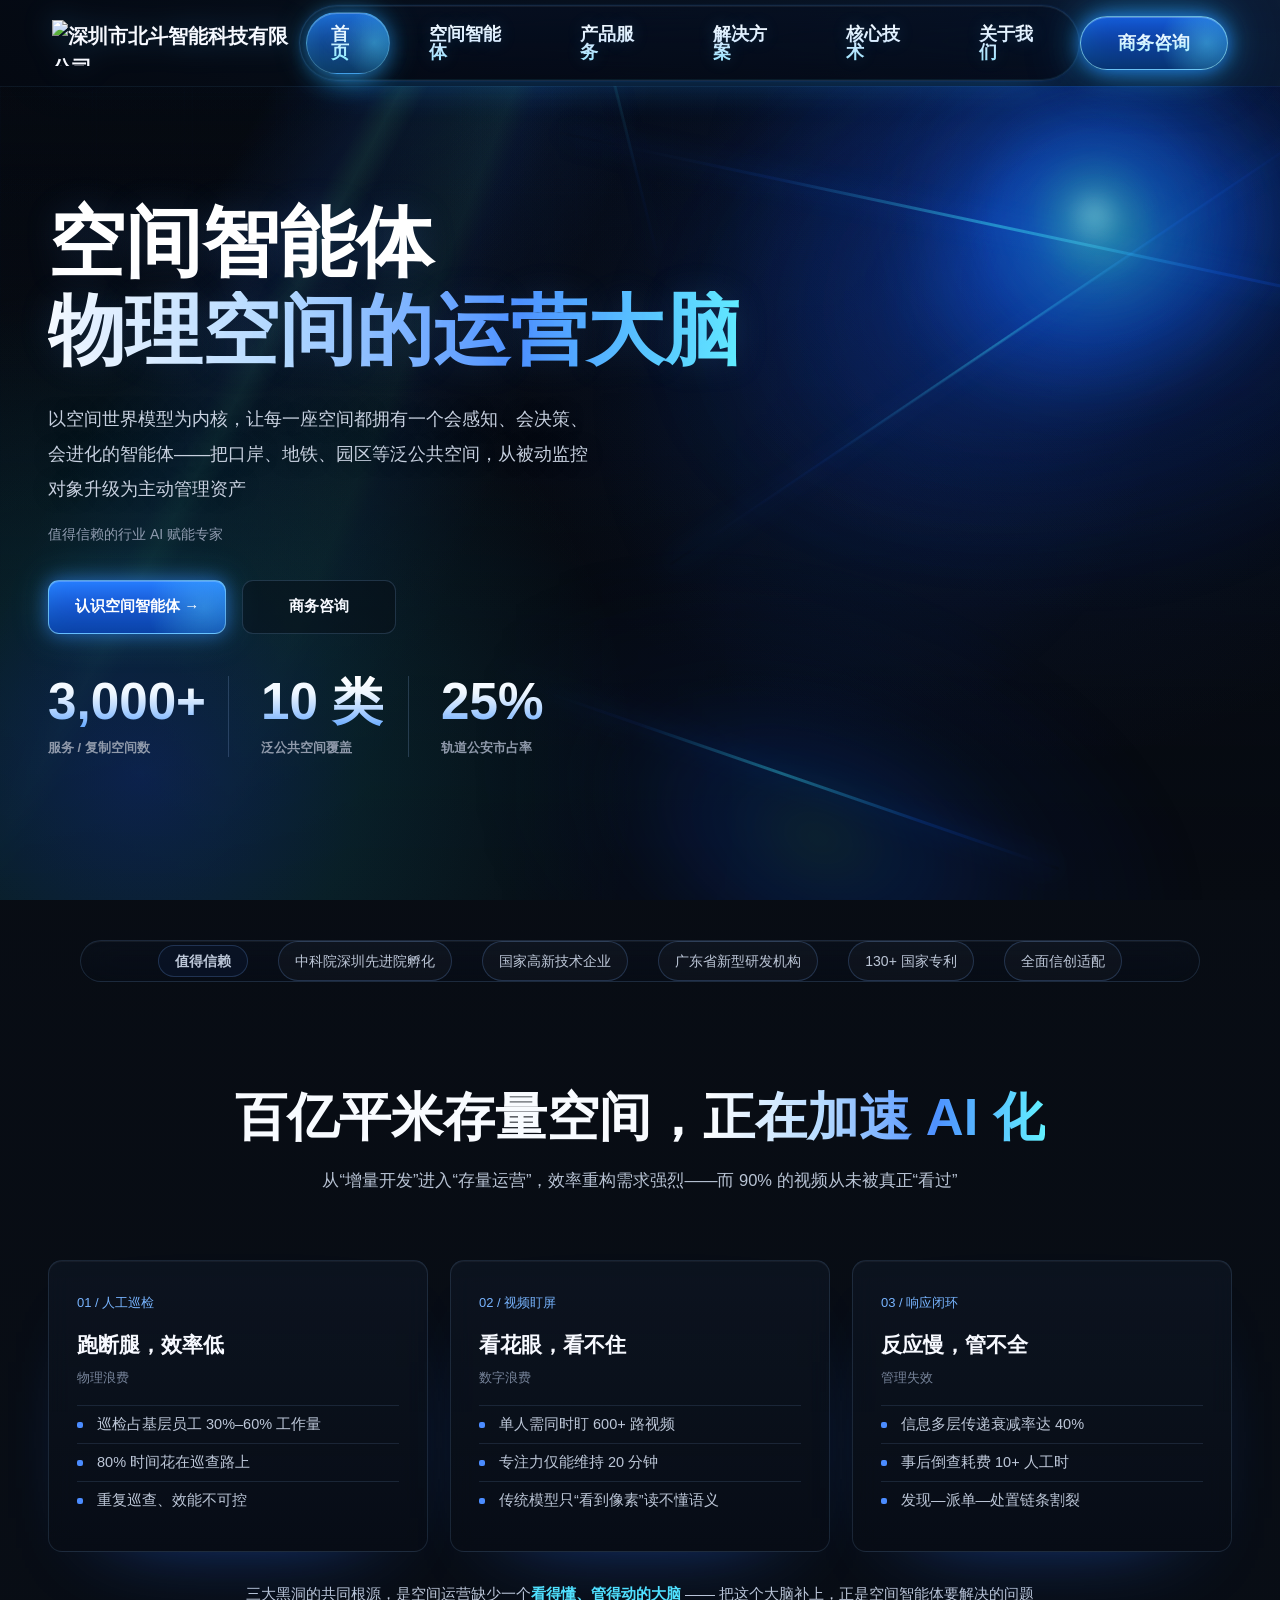
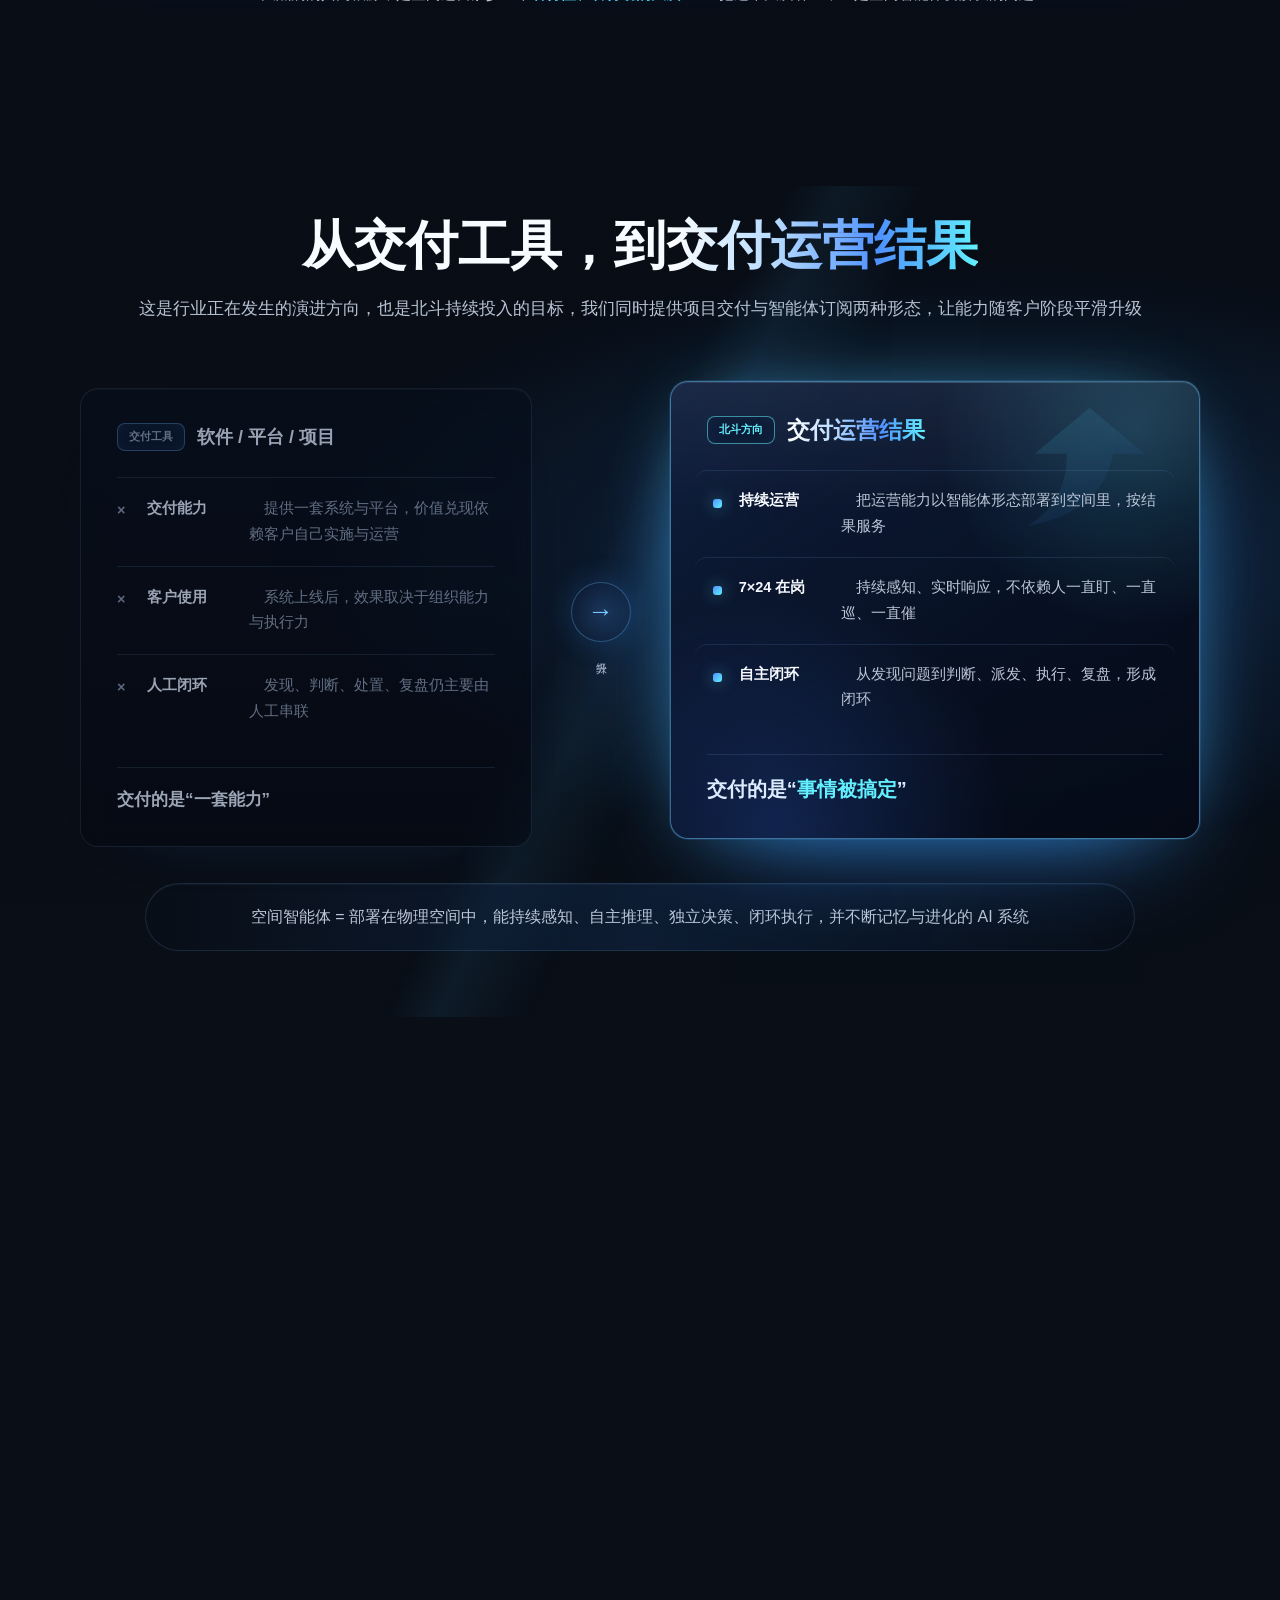
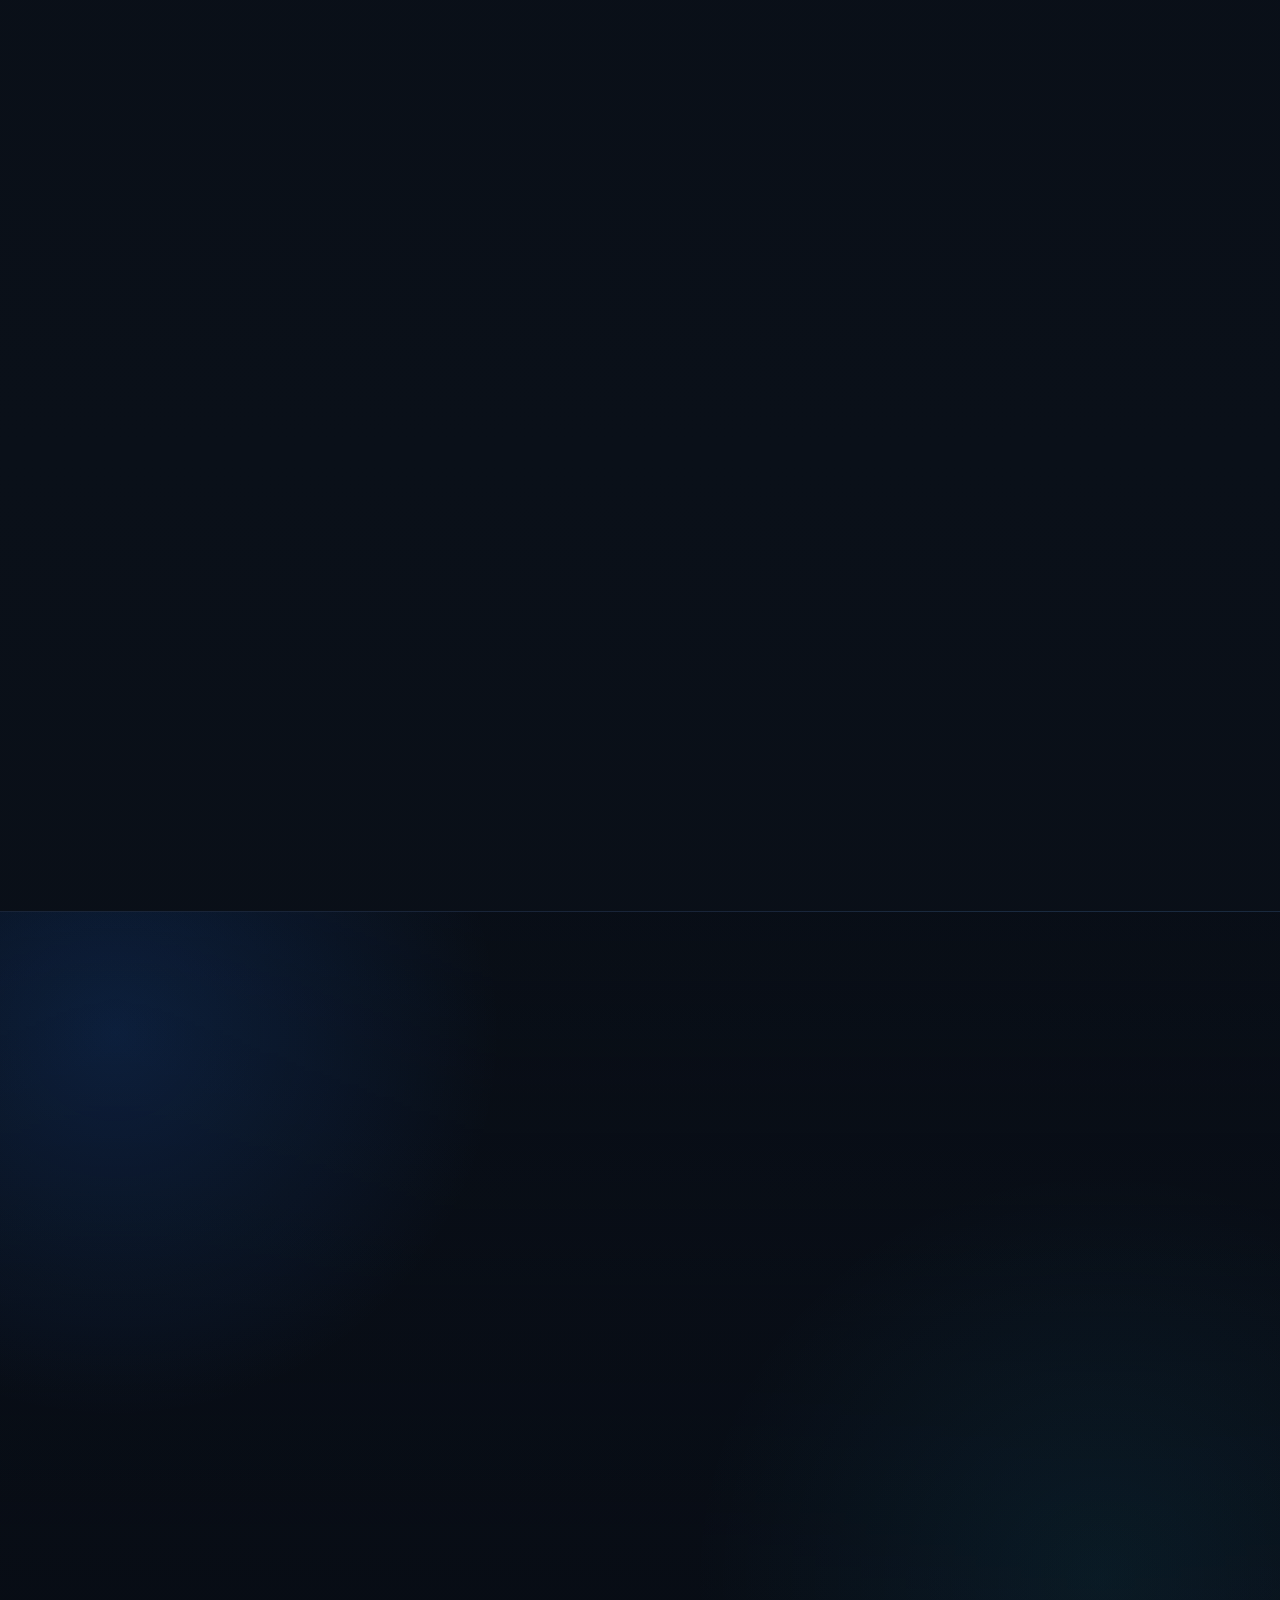
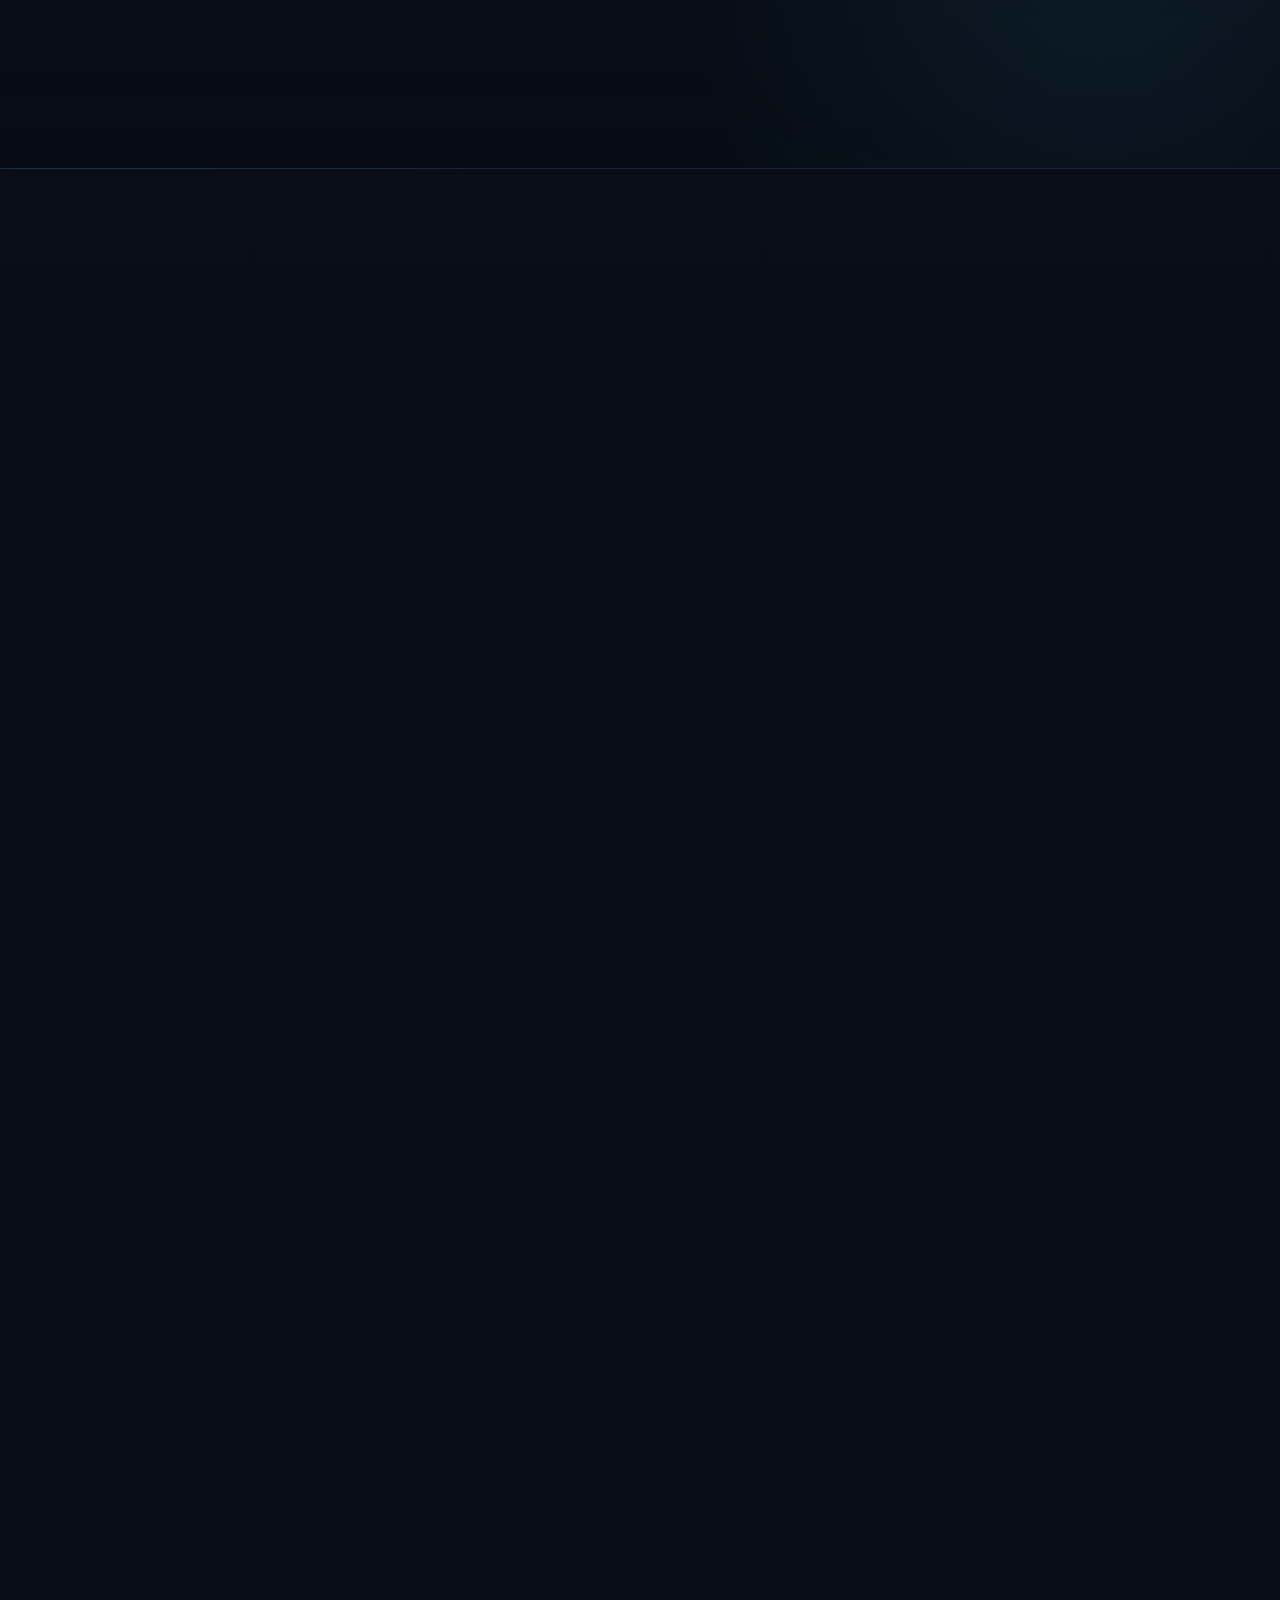
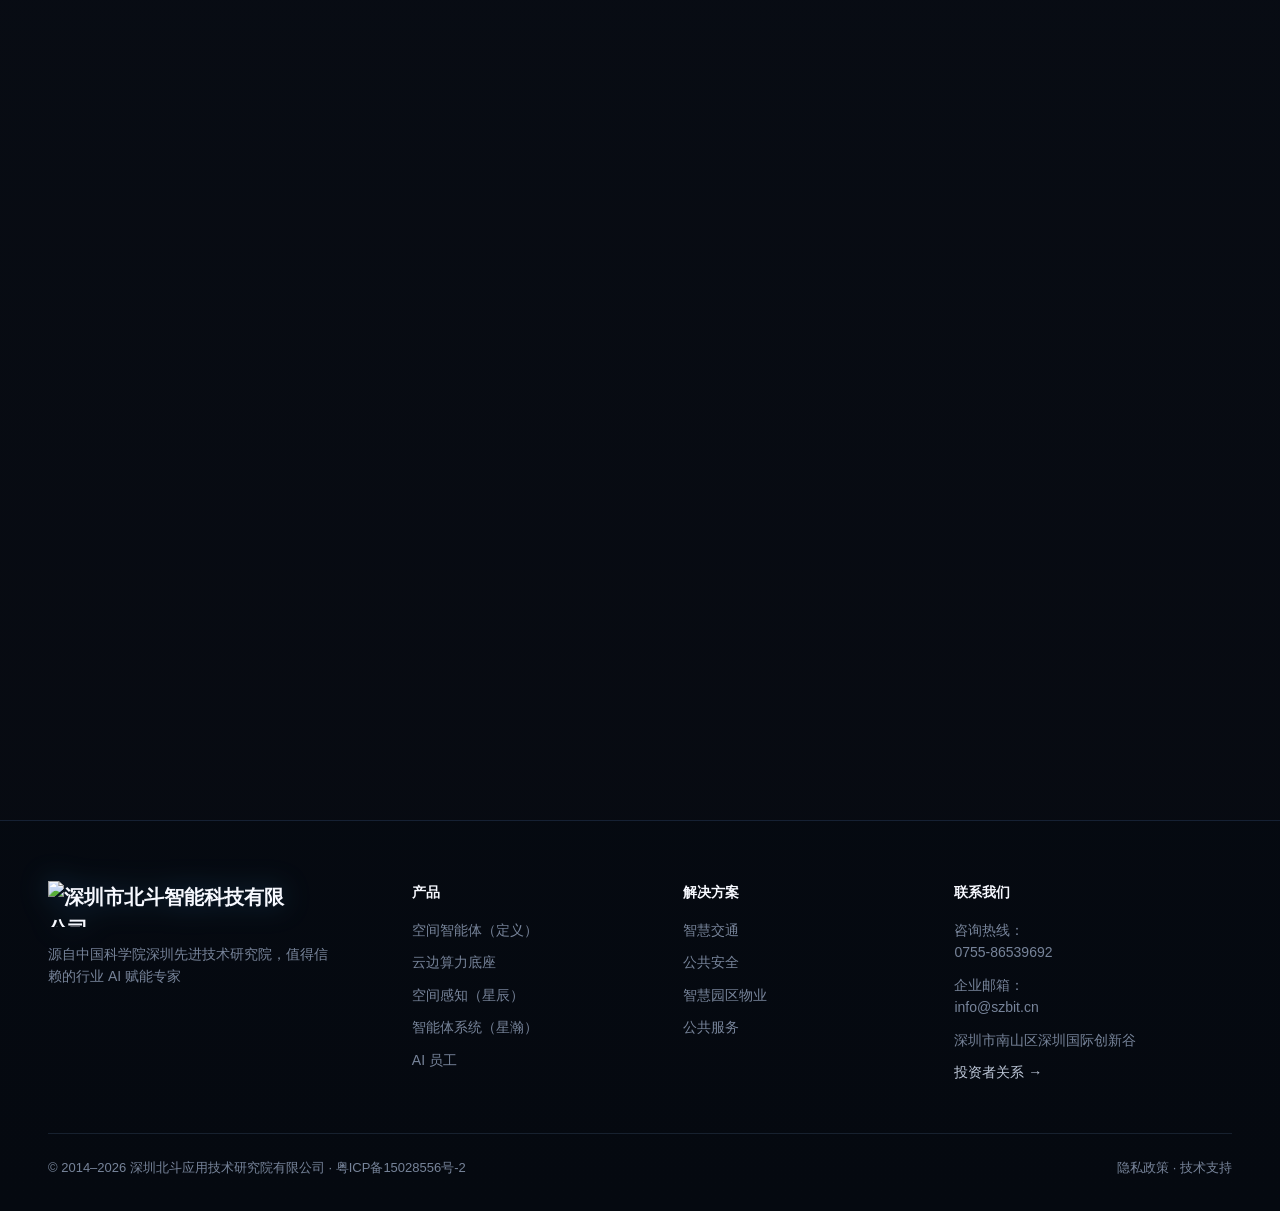
==== commit 1a820a56: "Optimize static page performance" ====
--- a/北斗官网_发布优化版.html
+++ b/北斗官网_发布优化版.html
@@ -11,9 +11,6 @@
 <meta property="og:description" content="面向物理空间运营的 AI 生产力：感知、推理、决策、执行与持续进化">
 <meta property="og:type" content="website">
 <meta name="twitter:card" content="summary_large_image">
-<link rel="preconnect" href="https://fonts.googleapis.com">
-<link rel="preconnect" href="https://fonts.gstatic.com" crossorigin>
-<link href="https://fonts.googleapis.com/css2?family=Noto+Sans+SC:wght@300;400;500;700;900&family=Sora:wght@400;600;700;800&family=JetBrains+Mono:wght@500;700&display=swap" rel="stylesheet">
 <style>
 :root{
   --bg:#070b16;
@@ -37,13 +34,13 @@
 body{
   background:var(--bg);
   color:var(--ink);
-  font-family:'Noto Sans SC',sans-serif;
+  font-family:-apple-system,BlinkMacSystemFont,"Segoe UI","Microsoft YaHei","PingFang SC","Noto Sans SC",Arial,sans-serif;
   line-height:1.6;
   overflow-x:hidden;
   -webkit-font-smoothing:antialiased;
 }
-h1,h2,h3,.display{font-family:'Sora','Noto Sans SC',sans-serif;}
-.mono{font-family:'JetBrains Mono',monospace;}
+h1,h2,h3,.display{font-family:"Segoe UI","Microsoft YaHei","PingFang SC",Arial,sans-serif;}
+.mono{font-family:"Cascadia Mono","Consolas","SFMono-Regular",monospace;}
 a{color:inherit;text-decoration:none}
 .wrap{max-width:var(--maxw);margin:0 auto;padding:0 28px}
 
@@ -123,7 +120,7 @@
 .node.n6{top:24%;left:-26px}
 
 /* sections */
-section{padding:92px 0;position:relative}
+section{padding:92px 0;position:relative;content-visibility:auto;contain-intrinsic-size:1px 900px}
 .sec-head{text-align:center;max-width:720px;margin:0 auto 56px}
 .sec-tag{font-family:'JetBrains Mono';font-size:13px;letter-spacing:2px;color:var(--cyan);text-transform:uppercase;margin-bottom:16px;display:block}
 .sec-head h2{font-size:clamp(28px,3.4vw,40px);font-weight:800;letter-spacing:-.5px;line-height:1.2}
@@ -1696,17 +1693,14 @@
 .reveal{
   opacity:0;
   transform:translateY(34px);
-  filter:blur(8px);
   transition:
     opacity .82s cubic-bezier(.2,.7,.2,1),
-    transform .82s cubic-bezier(.2,.7,.2,1),
-    filter .82s cubic-bezier(.2,.7,.2,1);
+    transform .82s cubic-bezier(.2,.7,.2,1);
   transition-delay:var(--stagger,0ms);
 }
 .reveal.in{
   opacity:1;
   transform:none;
-  filter:none;
 }
 .subnav{
   background:rgba(8,13,22,.84);
@@ -1875,7 +1869,7 @@
     radial-gradient(circle at var(--hx) var(--hy),rgba(97,238,255,.20),rgba(28,112,255,.18) 7%,rgba(17,60,164,.10) 20%,transparent 42%),
     radial-gradient(ellipse at 52% 44%,rgba(30,78,190,.13),transparent 46%);
   filter:saturate(118%);
-  animation:fieldBreath 12s ease-in-out infinite alternate;
+  animation:none;
 }
 .hero-light-canvas{
   position:absolute;
@@ -1885,6 +1879,10 @@
   opacity:1;
   mix-blend-mode:screen;
   filter:saturate(128%) contrast(108%);
+}
+@media (prefers-reduced-motion: reduce){
+  html{scroll-behavior:auto}
+  *,*::before,*::after{animation-duration:.001ms!important;animation-iteration-count:1!important;transition-duration:.001ms!important}
 }
 .hero-light-field::before,
 .hero-light-field::after,
@@ -1967,6 +1965,11 @@
   transform:translate(calc(var(--light-push-x) * -.45),calc(var(--light-push-y) * -.4)) rotate(19deg) scaleY(1.5);
   opacity:.62;
   animation:strandFlowC 12s ease-in-out infinite alternate;
+}
+.hero-light-field::before,
+.hero-light-field::after,
+.hero-light-field .light-strand{
+  animation:none!important;
 }
 .hero-light-field .strand-d{
   width:30vw;
@@ -2288,7 +2291,7 @@
   justify-content:center;
   margin:22px 0 0;
   color:#dfeeff;
-  font-family:'Noto Sans SC',sans-serif;
+  font-family:-apple-system,BlinkMacSystemFont,"Segoe UI","Microsoft YaHei","PingFang SC","Noto Sans SC",Arial,sans-serif;
   font-size:18px;
   font-weight:800;
   letter-spacing:0!important;
@@ -2764,7 +2767,7 @@
 <nav id="nav">
   <div class="wrap nav-in">
     <div class="logo" data-nav="home" style="cursor:pointer">
-      <img class="logo-img" src="logo.svg" alt="深圳市北斗智能科技有限公司">
+      <img class="logo-img" src="logo.svg" alt="深圳市北斗智能科技有限公司" fetchpriority="high" decoding="async">
     </div>
     <div class="nav-links">
       <a data-nav="home">首页</a>
@@ -3259,12 +3262,12 @@
       </div>
     </div>
     <div class="emp-grid">
-      <div class="emp"><h4>AI 安全管家</h4><p>风险发现、事件预警与安全闭环</p><div class="emp-visual"><img src="assets/ai-employees/ai-security.png" alt="AI 安全管家"></div><div class="gain">— 已商用</div></div>
-      <div class="emp"><h4>AI 设备管家</h4><p>设备巡检、故障发现与工单联动</p><div class="emp-visual"><img src="assets/ai-employees/ai-device.png" alt="AI 设备管家"></div><div class="gain">— 已商用</div></div>
-      <div class="emp"><h4>AI 调度员</h4><p>任务分派、资源调度与处置协同</p><div class="emp-visual"><img src="assets/ai-employees/ai-dispatcher.png" alt="AI 调度员"></div><div class="gain">— 已商用</div></div>
-      <div class="emp"><h4>AI 节能专家</h4><p>能耗分析、策略优化与节能执行</p><div class="emp-visual"><img src="assets/ai-employees/ai-energy.png" alt="AI 节能专家"></div><div class="gain">— 已商用</div></div>
-      <div class="emp"><h4>AI 项目经理</h4><p>项目运行洞察、计划跟踪与复盘优化</p><div class="emp-visual"><img src="assets/ai-employees/ai-manager.png" alt="AI 项目经理"></div><div class="gain">— 已商用</div></div>
-      <div class="emp"><h4>AI 客服管家</h4><p>服务响应、咨询分流与体验提升</p><div class="emp-visual"><img src="assets/ai-employees/ai-service.png" alt="AI 客服管家"></div><div class="gain" style="color:var(--ink-dim)">— 开发中</div></div>
+      <div class="emp"><h4>AI 安全管家</h4><p>风险发现、事件预警与安全闭环</p><div class="emp-visual"><img src="assets/ai-employees/ai-security.png" alt="AI 安全管家" loading="lazy" decoding="async"></div><div class="gain">— 已商用</div></div>
+      <div class="emp"><h4>AI 设备管家</h4><p>设备巡检、故障发现与工单联动</p><div class="emp-visual"><img src="assets/ai-employees/ai-device.png" alt="AI 设备管家" loading="lazy" decoding="async"></div><div class="gain">— 已商用</div></div>
+      <div class="emp"><h4>AI 调度员</h4><p>任务分派、资源调度与处置协同</p><div class="emp-visual"><img src="assets/ai-employees/ai-dispatcher.png" alt="AI 调度员" loading="lazy" decoding="async"></div><div class="gain">— 已商用</div></div>
+      <div class="emp"><h4>AI 节能专家</h4><p>能耗分析、策略优化与节能执行</p><div class="emp-visual"><img src="assets/ai-employees/ai-energy.png" alt="AI 节能专家" loading="lazy" decoding="async"></div><div class="gain">— 已商用</div></div>
+      <div class="emp"><h4>AI 项目经理</h4><p>项目运行洞察、计划跟踪与复盘优化</p><div class="emp-visual"><img src="assets/ai-employees/ai-manager.png" alt="AI 项目经理" loading="lazy" decoding="async"></div><div class="gain">— 已商用</div></div>
+      <div class="emp"><h4>AI 客服管家</h4><p>服务响应、咨询分流与体验提升</p><div class="emp-visual"><img src="assets/ai-employees/ai-service.png" alt="AI 客服管家" loading="lazy" decoding="async"></div><div class="gain" style="color:var(--ink-dim)">— 开发中</div></div>
     </div>
     <div style="text-align:center;margin-top:36px"><button class="btn btn-primary" onclick="openModal()">商务咨询 →</button></div>
   </div>
@@ -4196,7 +4199,7 @@
   <div class="wrap">
     <div class="foot-grid">
       <div>
-        <div class="logo" style="margin-bottom:16px"><img class="logo-img" src="logo.svg" alt="深圳市北斗智能科技有限公司"></div>
+      <div class="logo" style="margin-bottom:16px"><img class="logo-img" src="logo.svg" alt="深圳市北斗智能科技有限公司" loading="lazy" decoding="async"></div>
         <p style="max-width:280px">源自中国科学院深圳先进技术研究院，值得信赖的行业 AI 赋能专家</p>
       </div>
       <div><h5>产品</h5><a data-nav="agent">空间智能体（定义）</a><a data-nav="products">云边算力底座</a><a data-nav="products">空间感知（星辰）</a><a data-nav="products">智能体系统（星瀚）</a><a data-nav="products">AI 员工</a></div>
@@ -4418,11 +4421,10 @@
       {x:.55+.025*Math.sin(t*.55),y:.22+.018*Math.cos(t*.75),r:.010,a:.34}
     ];
     sparks.forEach(s=>drawGlow(s.x,s.y,s.r,'rgba(170,255,250,ALPHA)',s.a));
-    raf=requestAnimationFrame(render);
   };
   resize();
   addEventListener('resize',resize,{passive:true});
-  raf=requestAnimationFrame(render);
+  render(performance.now());
 }
 
 function scrollCases(dir){const t=document.getElementById('caseTrack');if(t)t.scrollBy({left:dir*380,behavior:'smooth'});}
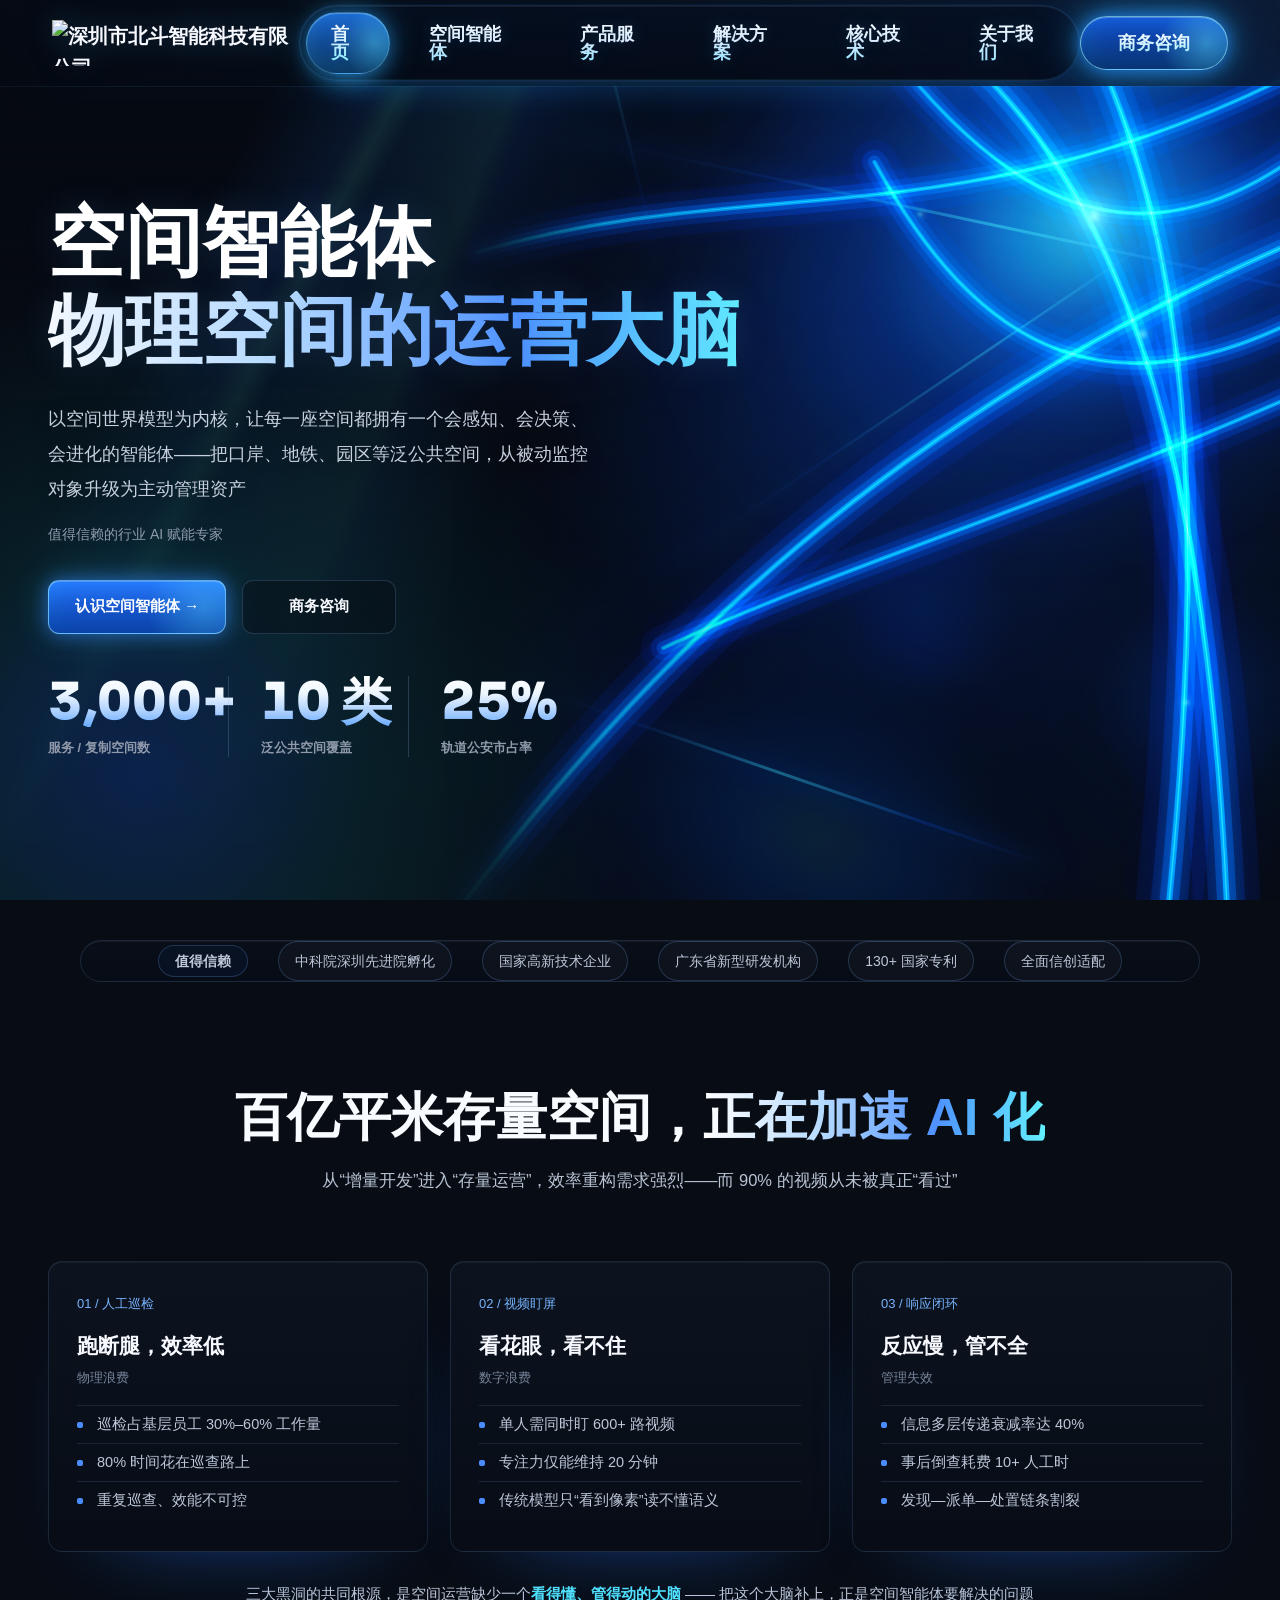
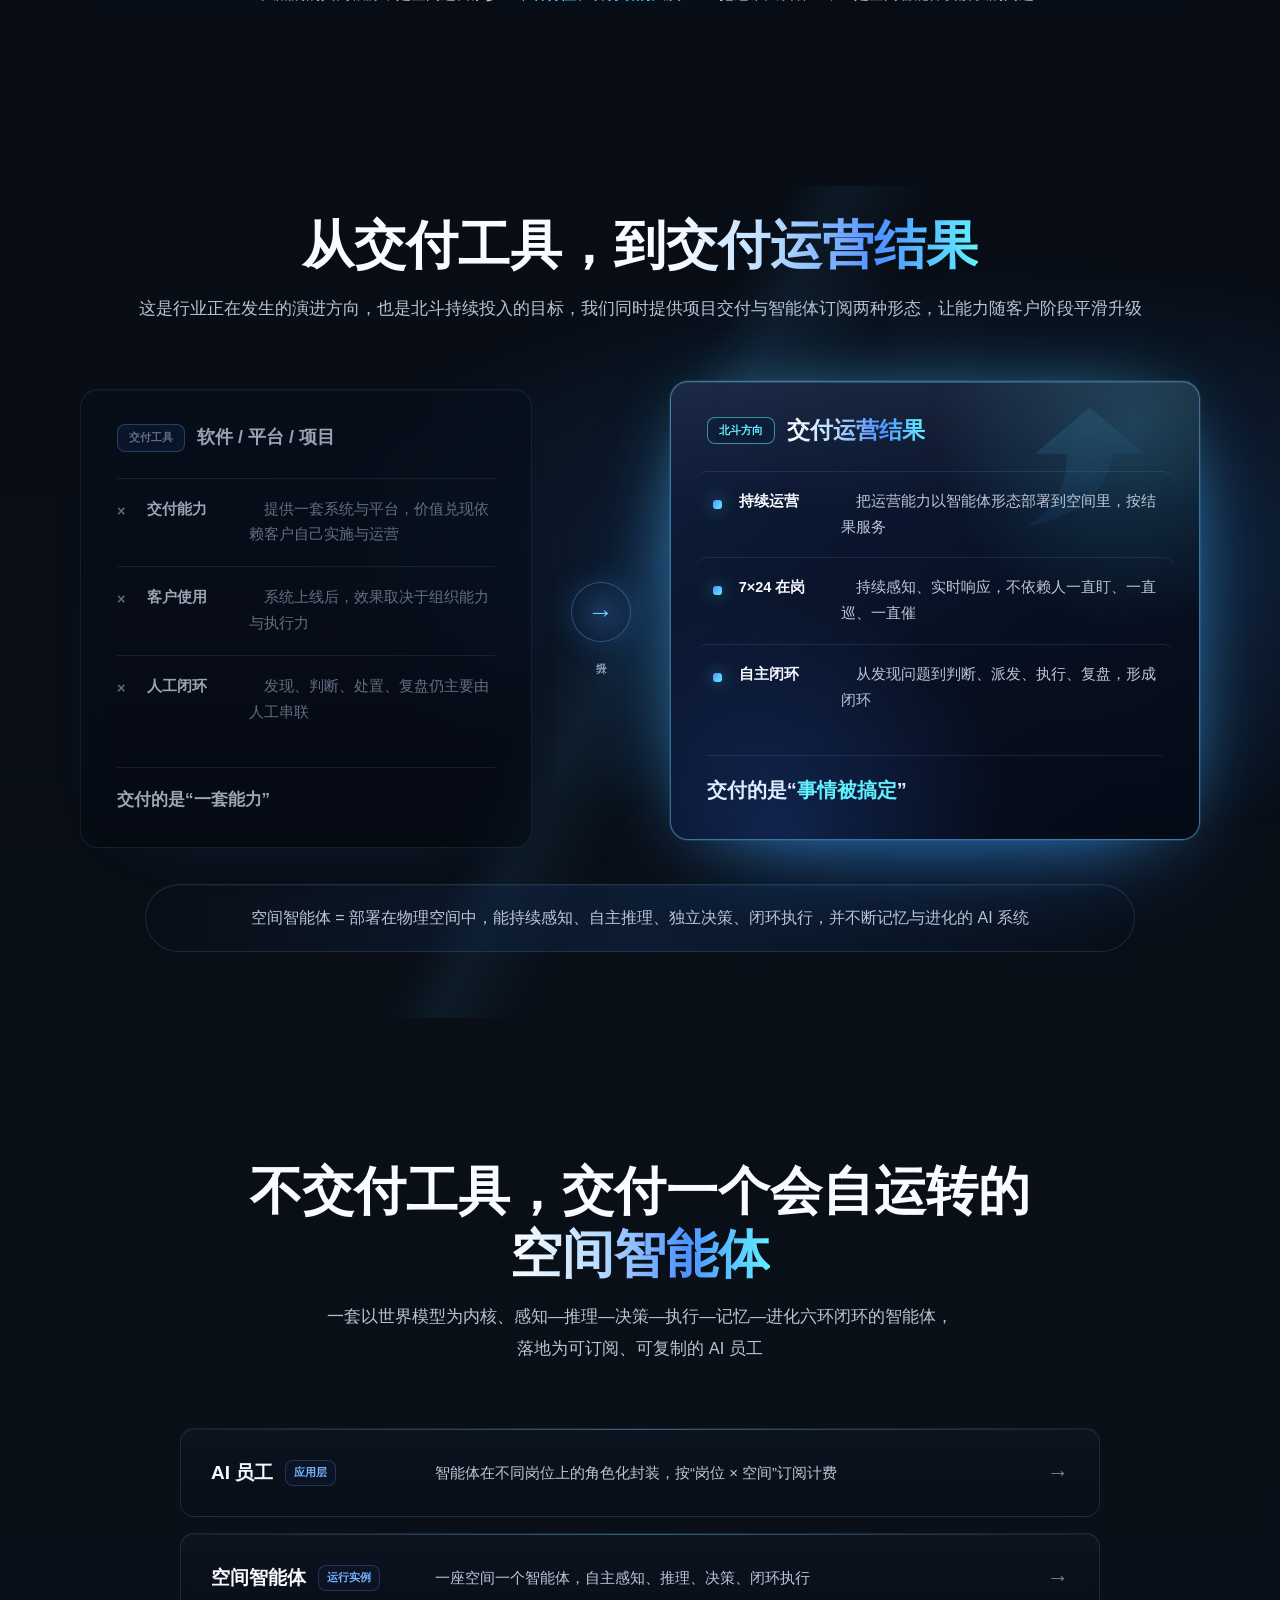
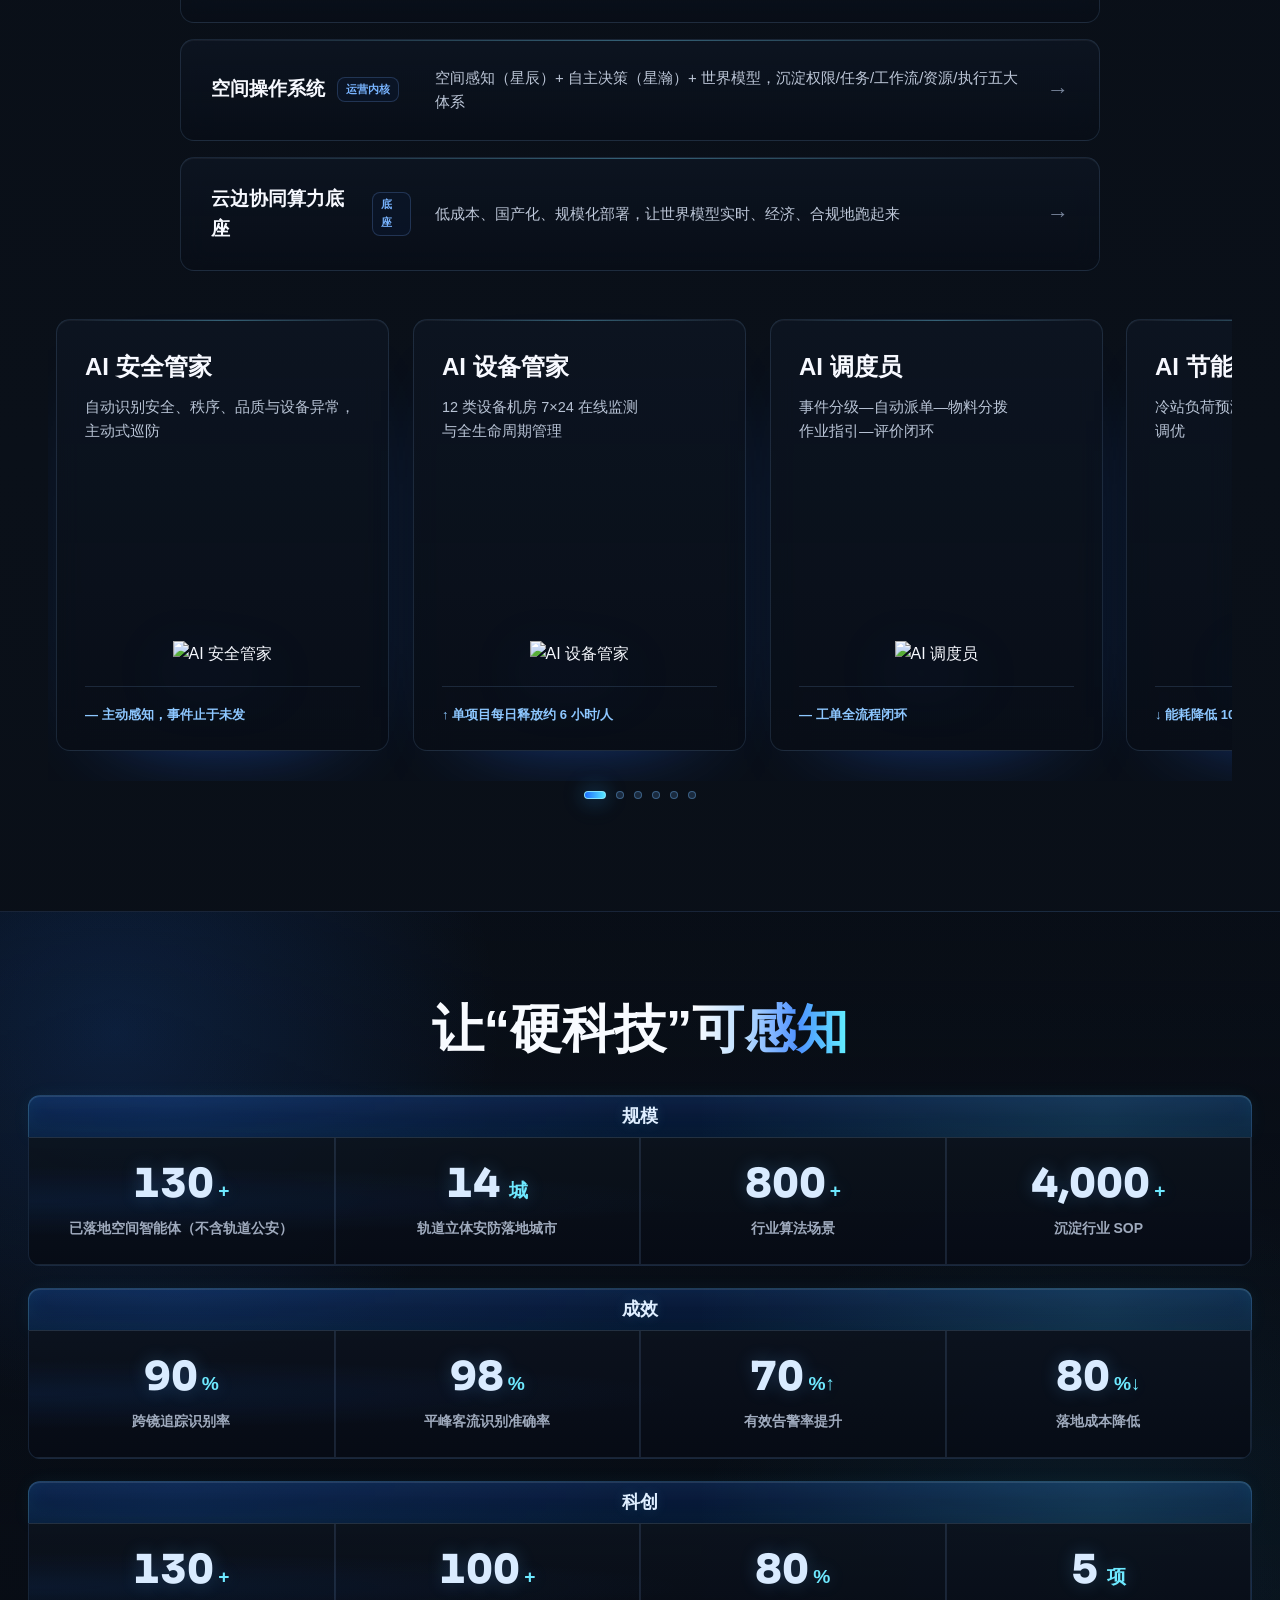
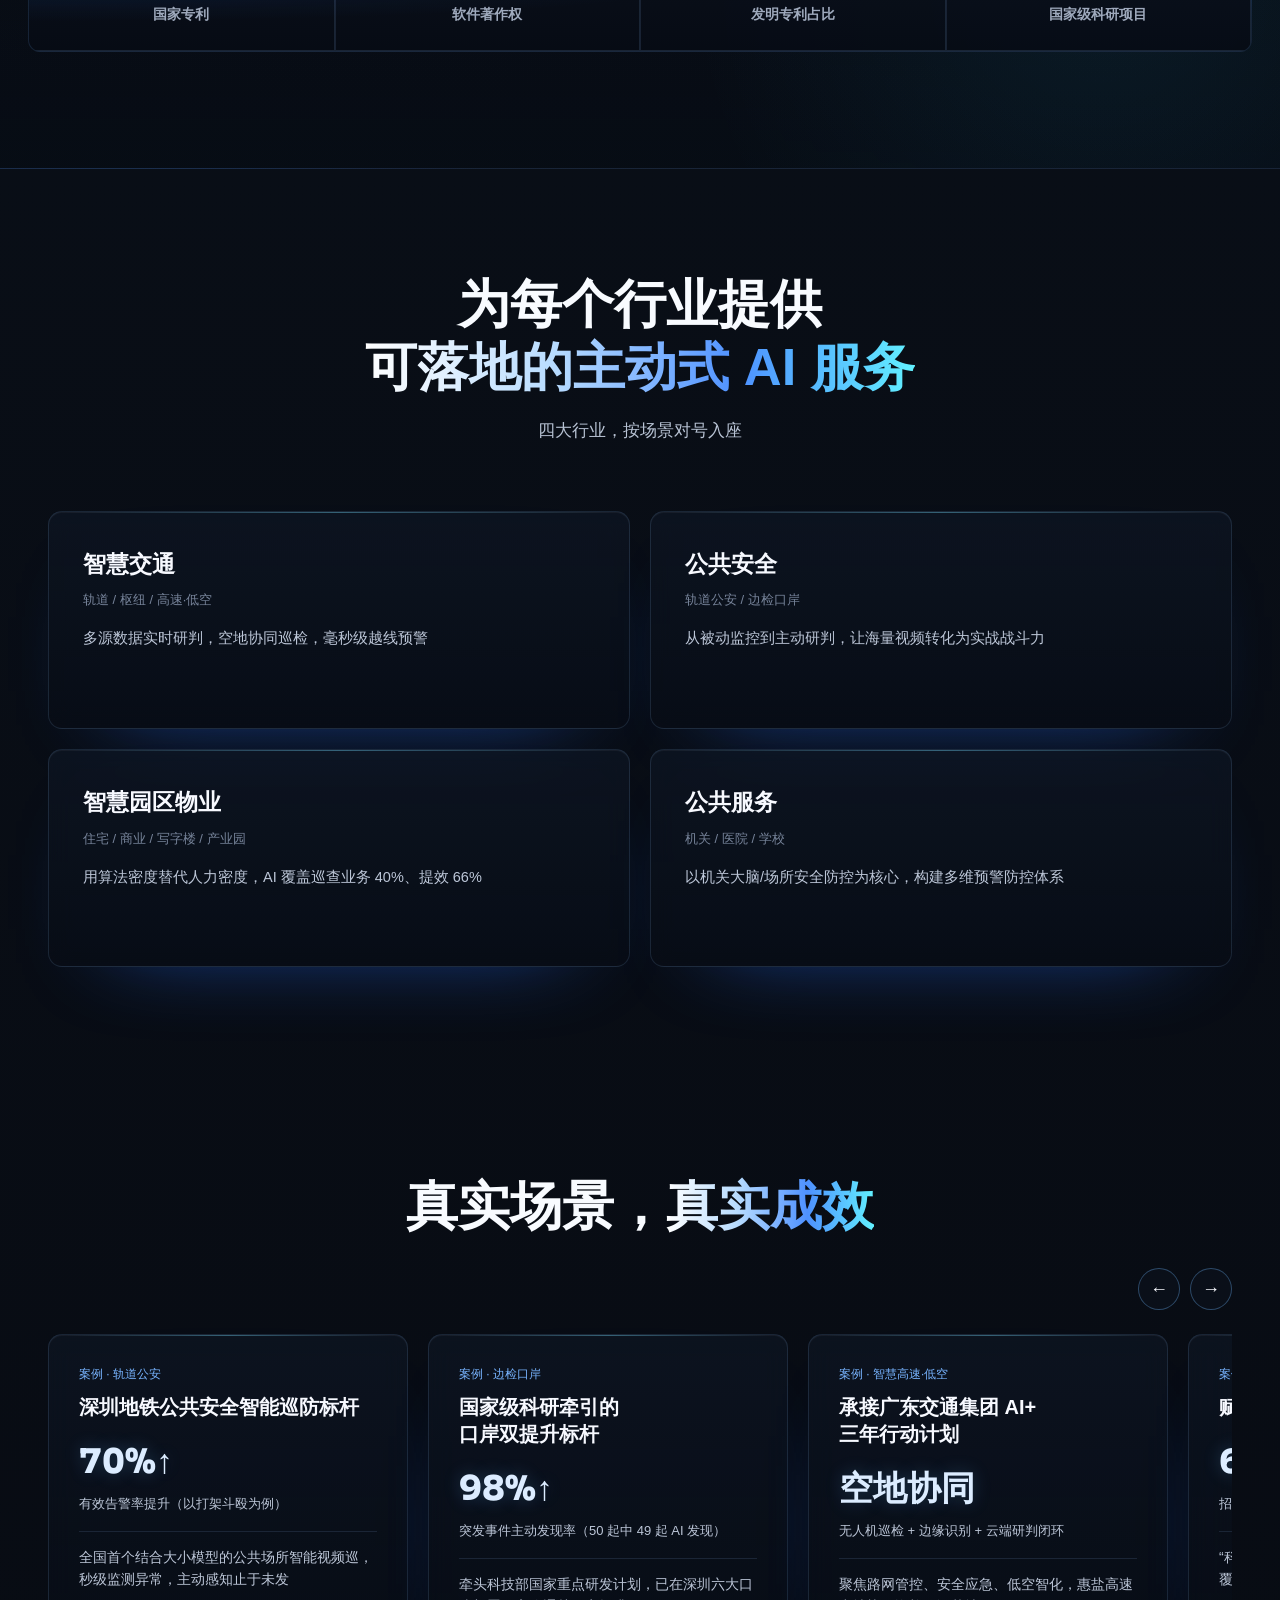
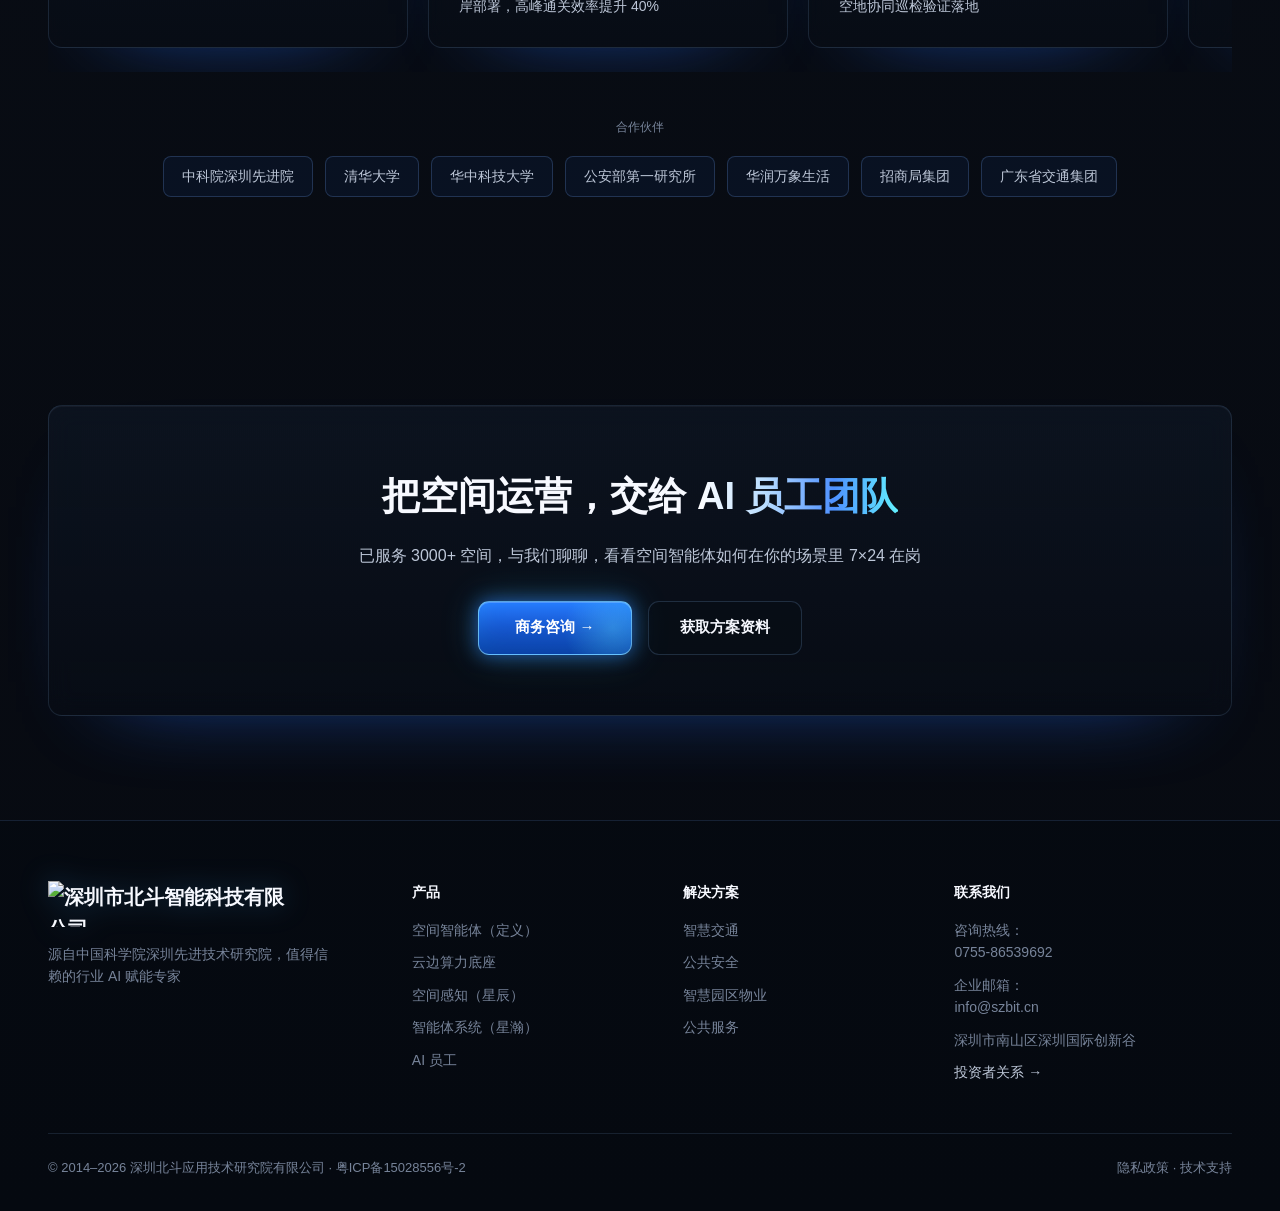
==== commit 38e78670: "Revert "Optimize static page performance" This reverts commit 1a820a563b9a88e955f862c7cca74a339fcedf" ====
--- a/北斗官网_发布优化版.html
+++ b/北斗官网_发布优化版.html
@@ -11,6 +11,9 @@
 <meta property="og:description" content="面向物理空间运营的 AI 生产力：感知、推理、决策、执行与持续进化">
 <meta property="og:type" content="website">
 <meta name="twitter:card" content="summary_large_image">
+<link rel="preconnect" href="https://fonts.googleapis.com">
+<link rel="preconnect" href="https://fonts.gstatic.com" crossorigin>
+<link href="https://fonts.googleapis.com/css2?family=Noto+Sans+SC:wght@300;400;500;700;900&family=Sora:wght@400;600;700;800&family=JetBrains+Mono:wght@500;700&display=swap" rel="stylesheet">
 <style>
 :root{
   --bg:#070b16;
@@ -34,13 +37,13 @@
 body{
   background:var(--bg);
   color:var(--ink);
-  font-family:-apple-system,BlinkMacSystemFont,"Segoe UI","Microsoft YaHei","PingFang SC","Noto Sans SC",Arial,sans-serif;
+  font-family:'Noto Sans SC',sans-serif;
   line-height:1.6;
   overflow-x:hidden;
   -webkit-font-smoothing:antialiased;
 }
-h1,h2,h3,.display{font-family:"Segoe UI","Microsoft YaHei","PingFang SC",Arial,sans-serif;}
-.mono{font-family:"Cascadia Mono","Consolas","SFMono-Regular",monospace;}
+h1,h2,h3,.display{font-family:'Sora','Noto Sans SC',sans-serif;}
+.mono{font-family:'JetBrains Mono',monospace;}
 a{color:inherit;text-decoration:none}
 .wrap{max-width:var(--maxw);margin:0 auto;padding:0 28px}
 
@@ -120,7 +123,7 @@
 .node.n6{top:24%;left:-26px}
 
 /* sections */
-section{padding:92px 0;position:relative;content-visibility:auto;contain-intrinsic-size:1px 900px}
+section{padding:92px 0;position:relative}
 .sec-head{text-align:center;max-width:720px;margin:0 auto 56px}
 .sec-tag{font-family:'JetBrains Mono';font-size:13px;letter-spacing:2px;color:var(--cyan);text-transform:uppercase;margin-bottom:16px;display:block}
 .sec-head h2{font-size:clamp(28px,3.4vw,40px);font-weight:800;letter-spacing:-.5px;line-height:1.2}
@@ -1693,14 +1696,17 @@
 .reveal{
   opacity:0;
   transform:translateY(34px);
+  filter:blur(8px);
   transition:
     opacity .82s cubic-bezier(.2,.7,.2,1),
-    transform .82s cubic-bezier(.2,.7,.2,1);
+    transform .82s cubic-bezier(.2,.7,.2,1),
+    filter .82s cubic-bezier(.2,.7,.2,1);
   transition-delay:var(--stagger,0ms);
 }
 .reveal.in{
   opacity:1;
   transform:none;
+  filter:none;
 }
 .subnav{
   background:rgba(8,13,22,.84);
@@ -1869,7 +1875,7 @@
     radial-gradient(circle at var(--hx) var(--hy),rgba(97,238,255,.20),rgba(28,112,255,.18) 7%,rgba(17,60,164,.10) 20%,transparent 42%),
     radial-gradient(ellipse at 52% 44%,rgba(30,78,190,.13),transparent 46%);
   filter:saturate(118%);
-  animation:none;
+  animation:fieldBreath 12s ease-in-out infinite alternate;
 }
 .hero-light-canvas{
   position:absolute;
@@ -1879,10 +1885,6 @@
   opacity:1;
   mix-blend-mode:screen;
   filter:saturate(128%) contrast(108%);
-}
-@media (prefers-reduced-motion: reduce){
-  html{scroll-behavior:auto}
-  *,*::before,*::after{animation-duration:.001ms!important;animation-iteration-count:1!important;transition-duration:.001ms!important}
 }
 .hero-light-field::before,
 .hero-light-field::after,
@@ -1965,11 +1967,6 @@
   transform:translate(calc(var(--light-push-x) * -.45),calc(var(--light-push-y) * -.4)) rotate(19deg) scaleY(1.5);
   opacity:.62;
   animation:strandFlowC 12s ease-in-out infinite alternate;
-}
-.hero-light-field::before,
-.hero-light-field::after,
-.hero-light-field .light-strand{
-  animation:none!important;
 }
 .hero-light-field .strand-d{
   width:30vw;
@@ -2291,7 +2288,7 @@
   justify-content:center;
   margin:22px 0 0;
   color:#dfeeff;
-  font-family:-apple-system,BlinkMacSystemFont,"Segoe UI","Microsoft YaHei","PingFang SC","Noto Sans SC",Arial,sans-serif;
+  font-family:'Noto Sans SC',sans-serif;
   font-size:18px;
   font-weight:800;
   letter-spacing:0!important;
@@ -2767,7 +2764,7 @@
 <nav id="nav">
   <div class="wrap nav-in">
     <div class="logo" data-nav="home" style="cursor:pointer">
-      <img class="logo-img" src="logo.svg" alt="深圳市北斗智能科技有限公司" fetchpriority="high" decoding="async">
+      <img class="logo-img" src="logo.svg" alt="深圳市北斗智能科技有限公司">
     </div>
     <div class="nav-links">
       <a data-nav="home">首页</a>
@@ -3262,12 +3259,12 @@
       </div>
     </div>
     <div class="emp-grid">
-      <div class="emp"><h4>AI 安全管家</h4><p>风险发现、事件预警与安全闭环</p><div class="emp-visual"><img src="assets/ai-employees/ai-security.png" alt="AI 安全管家" loading="lazy" decoding="async"></div><div class="gain">— 已商用</div></div>
-      <div class="emp"><h4>AI 设备管家</h4><p>设备巡检、故障发现与工单联动</p><div class="emp-visual"><img src="assets/ai-employees/ai-device.png" alt="AI 设备管家" loading="lazy" decoding="async"></div><div class="gain">— 已商用</div></div>
-      <div class="emp"><h4>AI 调度员</h4><p>任务分派、资源调度与处置协同</p><div class="emp-visual"><img src="assets/ai-employees/ai-dispatcher.png" alt="AI 调度员" loading="lazy" decoding="async"></div><div class="gain">— 已商用</div></div>
-      <div class="emp"><h4>AI 节能专家</h4><p>能耗分析、策略优化与节能执行</p><div class="emp-visual"><img src="assets/ai-employees/ai-energy.png" alt="AI 节能专家" loading="lazy" decoding="async"></div><div class="gain">— 已商用</div></div>
-      <div class="emp"><h4>AI 项目经理</h4><p>项目运行洞察、计划跟踪与复盘优化</p><div class="emp-visual"><img src="assets/ai-employees/ai-manager.png" alt="AI 项目经理" loading="lazy" decoding="async"></div><div class="gain">— 已商用</div></div>
-      <div class="emp"><h4>AI 客服管家</h4><p>服务响应、咨询分流与体验提升</p><div class="emp-visual"><img src="assets/ai-employees/ai-service.png" alt="AI 客服管家" loading="lazy" decoding="async"></div><div class="gain" style="color:var(--ink-dim)">— 开发中</div></div>
+      <div class="emp"><h4>AI 安全管家</h4><p>风险发现、事件预警与安全闭环</p><div class="emp-visual"><img src="assets/ai-employees/ai-security.png" alt="AI 安全管家"></div><div class="gain">— 已商用</div></div>
+      <div class="emp"><h4>AI 设备管家</h4><p>设备巡检、故障发现与工单联动</p><div class="emp-visual"><img src="assets/ai-employees/ai-device.png" alt="AI 设备管家"></div><div class="gain">— 已商用</div></div>
+      <div class="emp"><h4>AI 调度员</h4><p>任务分派、资源调度与处置协同</p><div class="emp-visual"><img src="assets/ai-employees/ai-dispatcher.png" alt="AI 调度员"></div><div class="gain">— 已商用</div></div>
+      <div class="emp"><h4>AI 节能专家</h4><p>能耗分析、策略优化与节能执行</p><div class="emp-visual"><img src="assets/ai-employees/ai-energy.png" alt="AI 节能专家"></div><div class="gain">— 已商用</div></div>
+      <div class="emp"><h4>AI 项目经理</h4><p>项目运行洞察、计划跟踪与复盘优化</p><div class="emp-visual"><img src="assets/ai-employees/ai-manager.png" alt="AI 项目经理"></div><div class="gain">— 已商用</div></div>
+      <div class="emp"><h4>AI 客服管家</h4><p>服务响应、咨询分流与体验提升</p><div class="emp-visual"><img src="assets/ai-employees/ai-service.png" alt="AI 客服管家"></div><div class="gain" style="color:var(--ink-dim)">— 开发中</div></div>
     </div>
     <div style="text-align:center;margin-top:36px"><button class="btn btn-primary" onclick="openModal()">商务咨询 →</button></div>
   </div>
@@ -4199,7 +4196,7 @@
   <div class="wrap">
     <div class="foot-grid">
       <div>
-      <div class="logo" style="margin-bottom:16px"><img class="logo-img" src="logo.svg" alt="深圳市北斗智能科技有限公司" loading="lazy" decoding="async"></div>
+        <div class="logo" style="margin-bottom:16px"><img class="logo-img" src="logo.svg" alt="深圳市北斗智能科技有限公司"></div>
         <p style="max-width:280px">源自中国科学院深圳先进技术研究院，值得信赖的行业 AI 赋能专家</p>
       </div>
       <div><h5>产品</h5><a data-nav="agent">空间智能体（定义）</a><a data-nav="products">云边算力底座</a><a data-nav="products">空间感知（星辰）</a><a data-nav="products">智能体系统（星瀚）</a><a data-nav="products">AI 员工</a></div>
@@ -4421,10 +4418,11 @@
       {x:.55+.025*Math.sin(t*.55),y:.22+.018*Math.cos(t*.75),r:.010,a:.34}
     ];
     sparks.forEach(s=>drawGlow(s.x,s.y,s.r,'rgba(170,255,250,ALPHA)',s.a));
+    raf=requestAnimationFrame(render);
   };
   resize();
   addEventListener('resize',resize,{passive:true});
-  render(performance.now());
+  raf=requestAnimationFrame(render);
 }
 
 function scrollCases(dir){const t=document.getElementById('caseTrack');if(t)t.scrollBy({left:dir*380,behavior:'smooth'});}
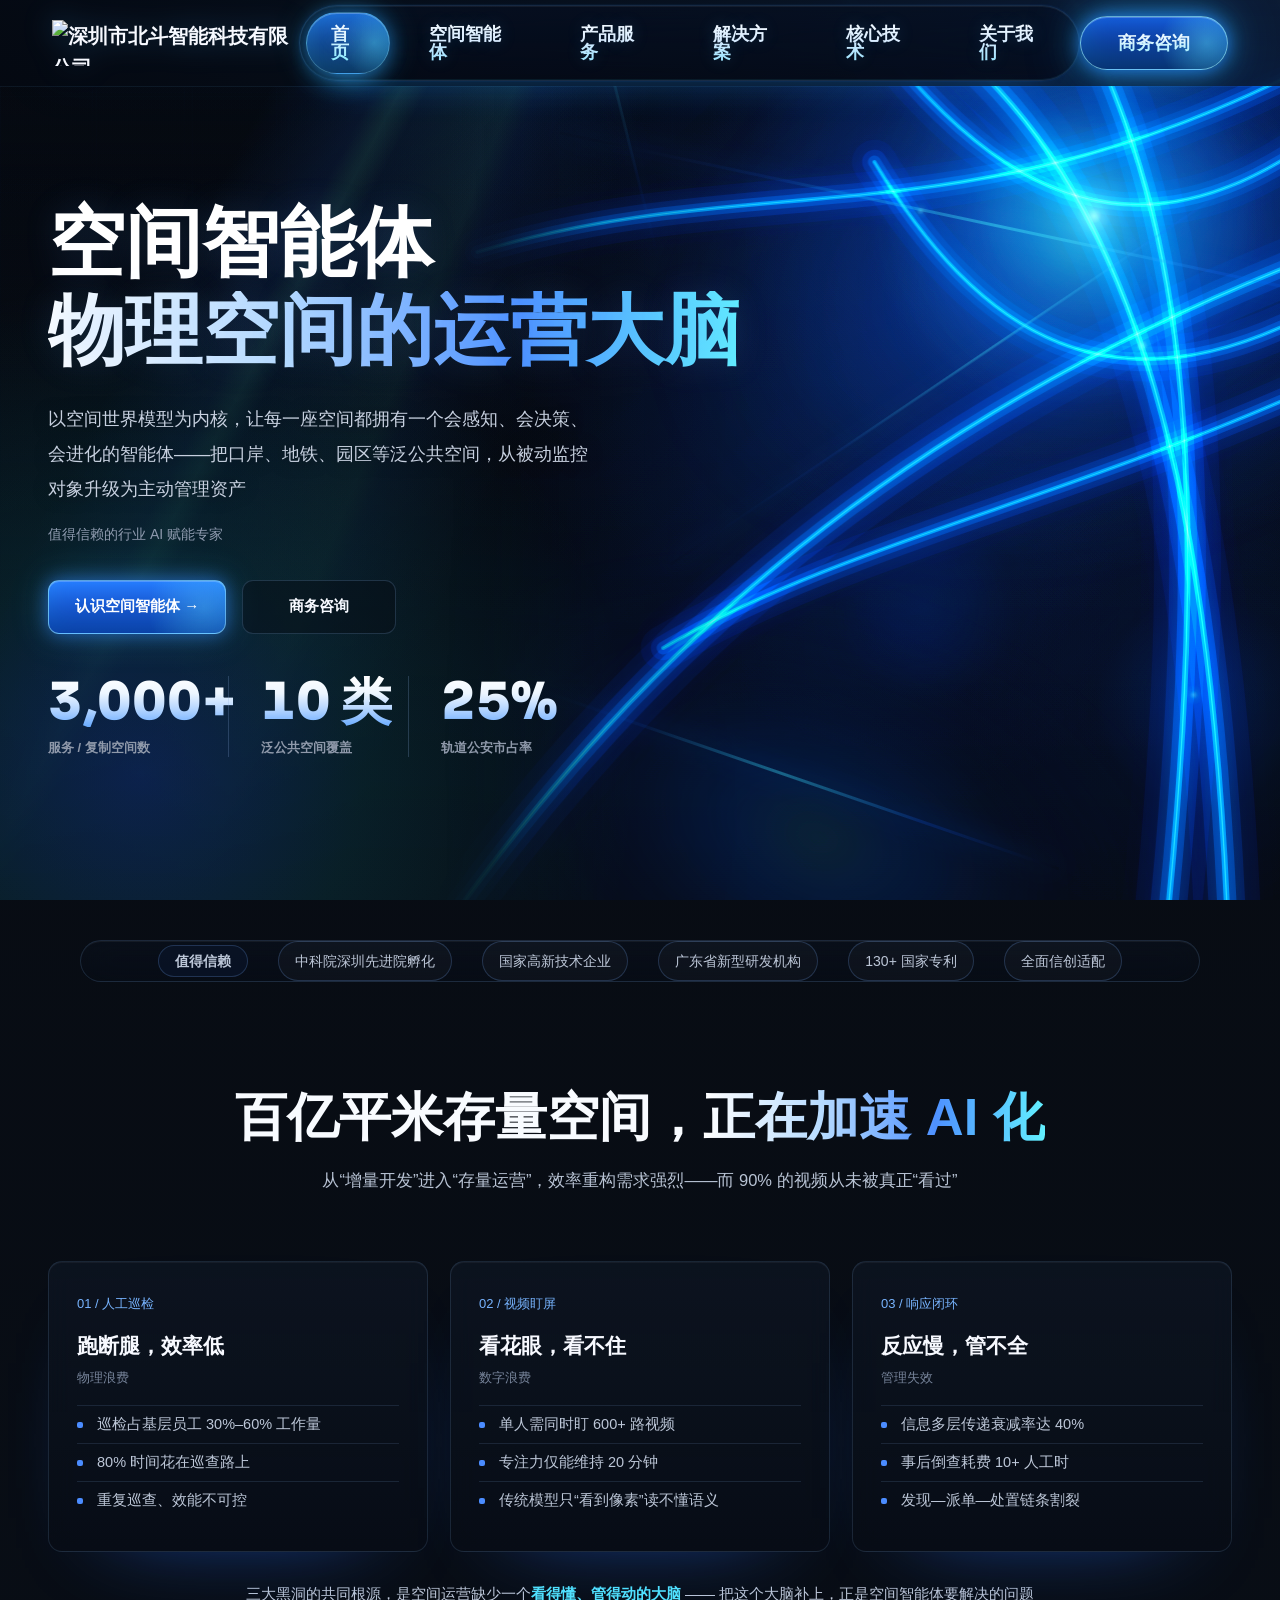
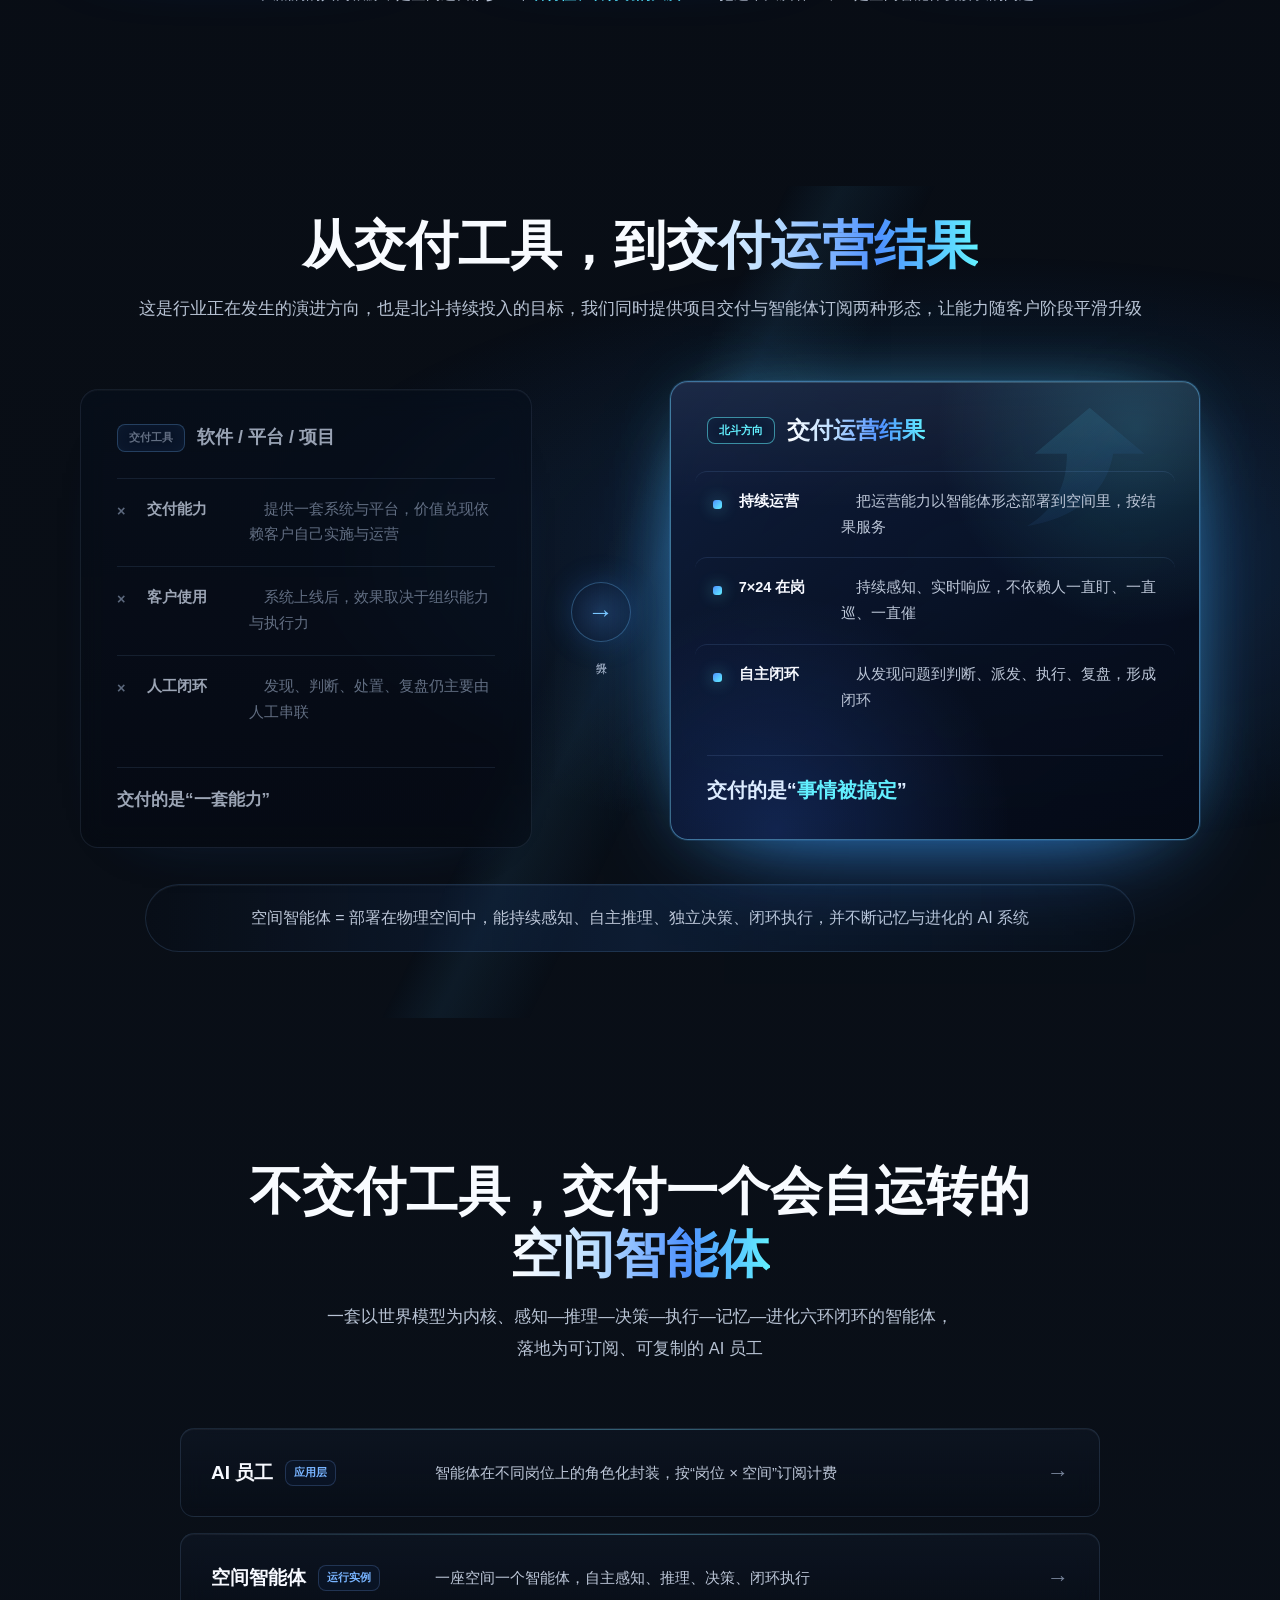
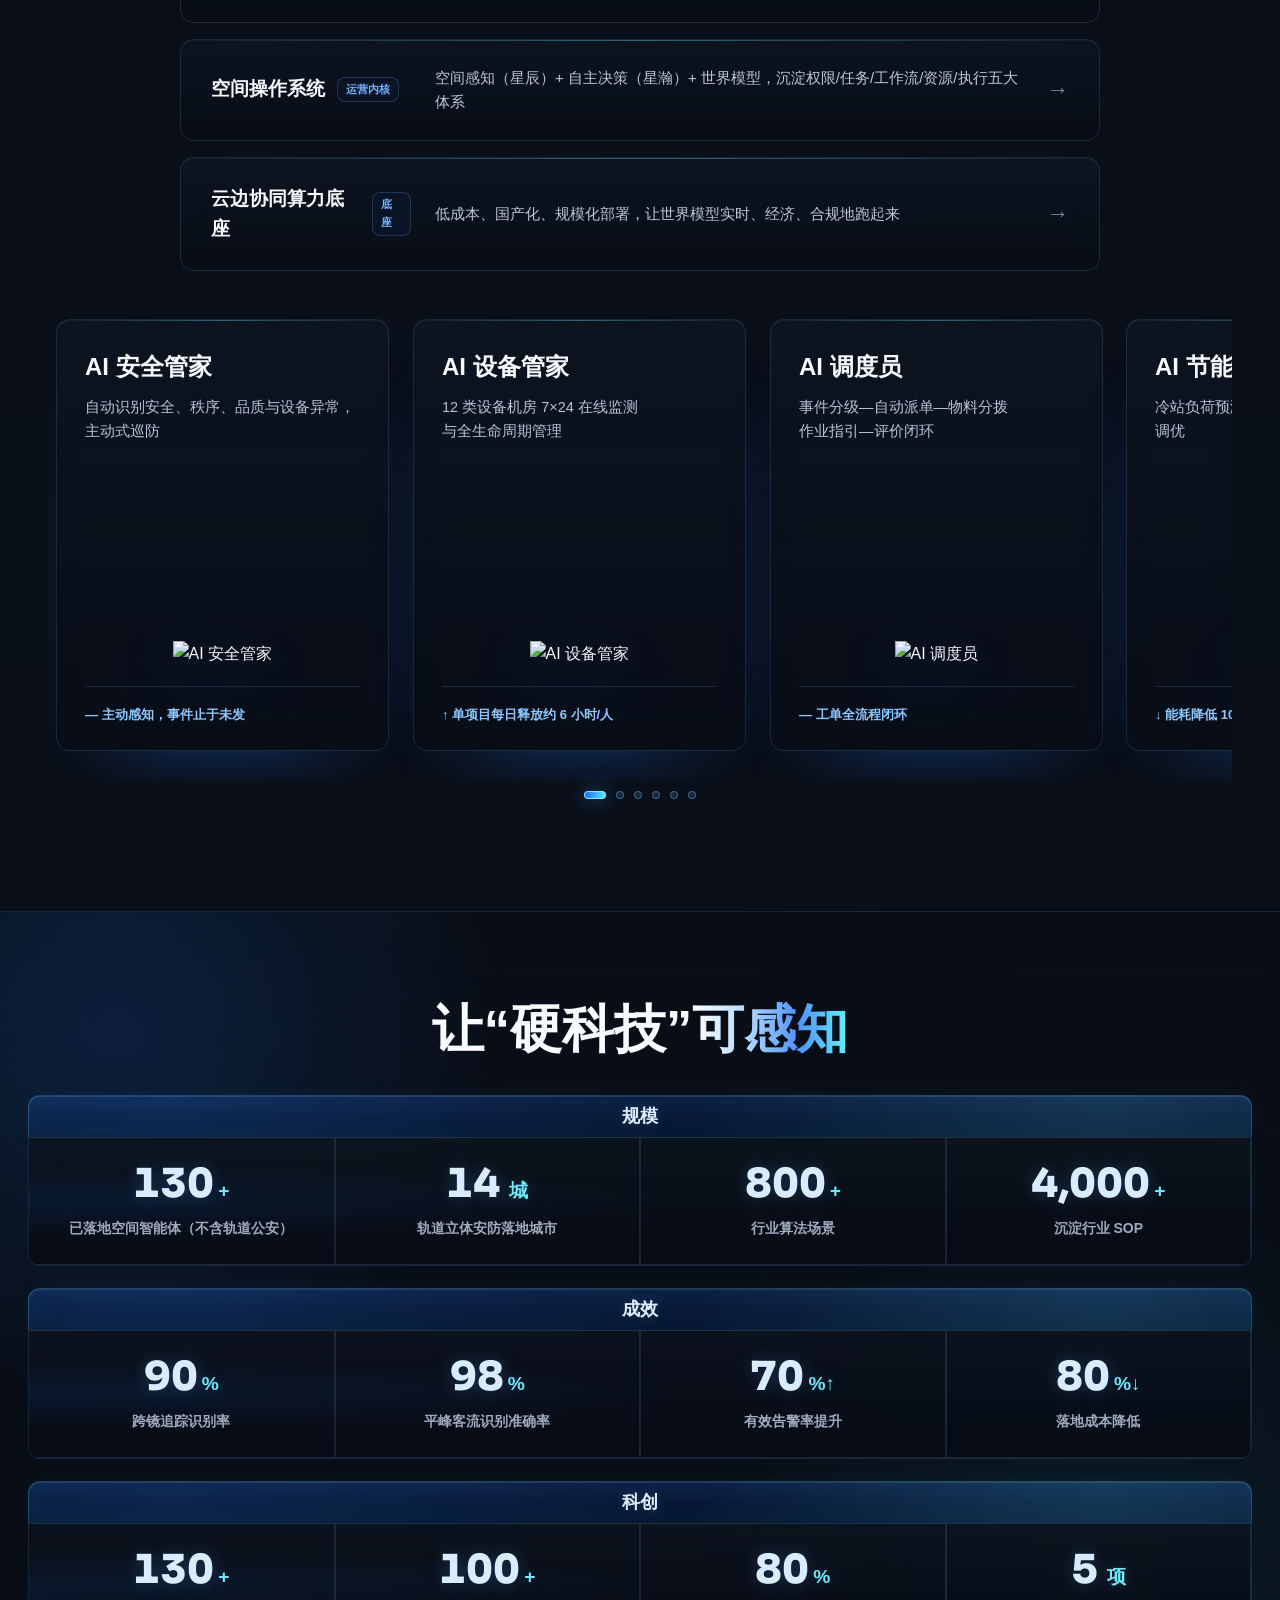
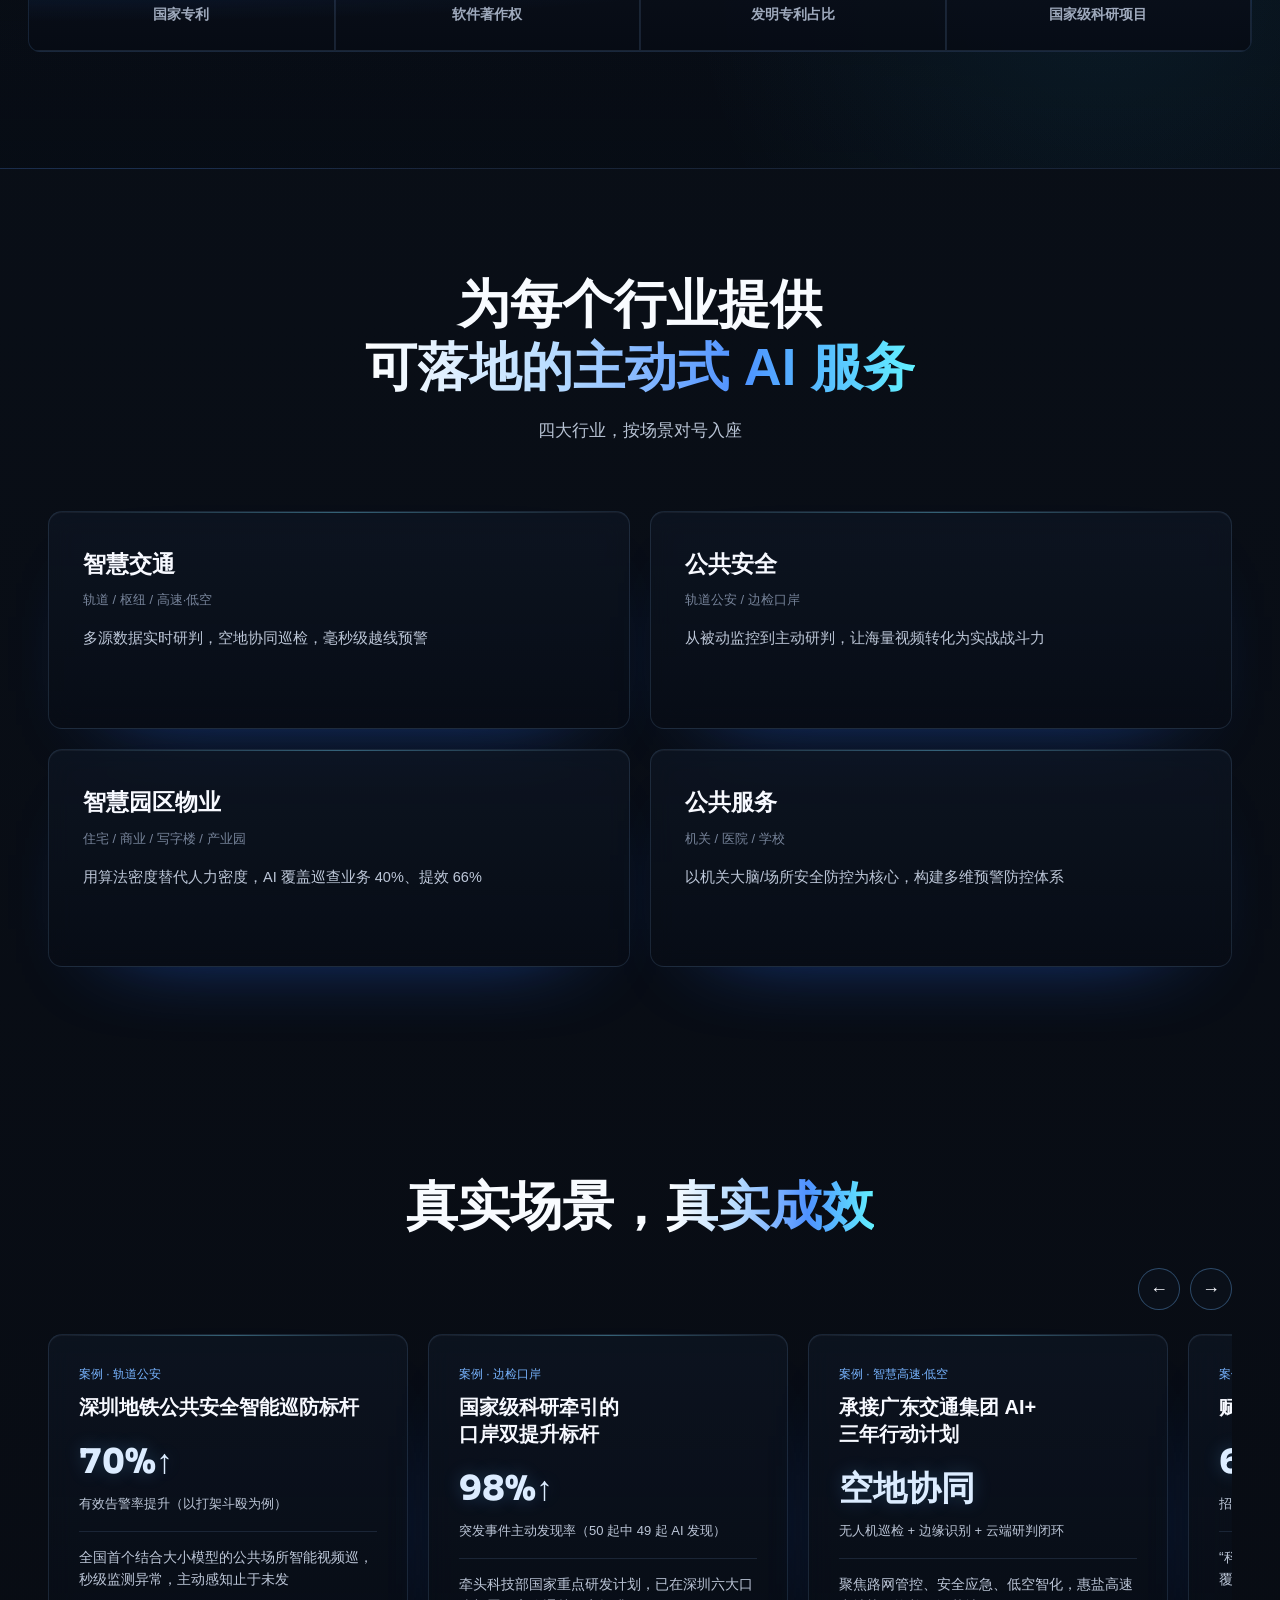
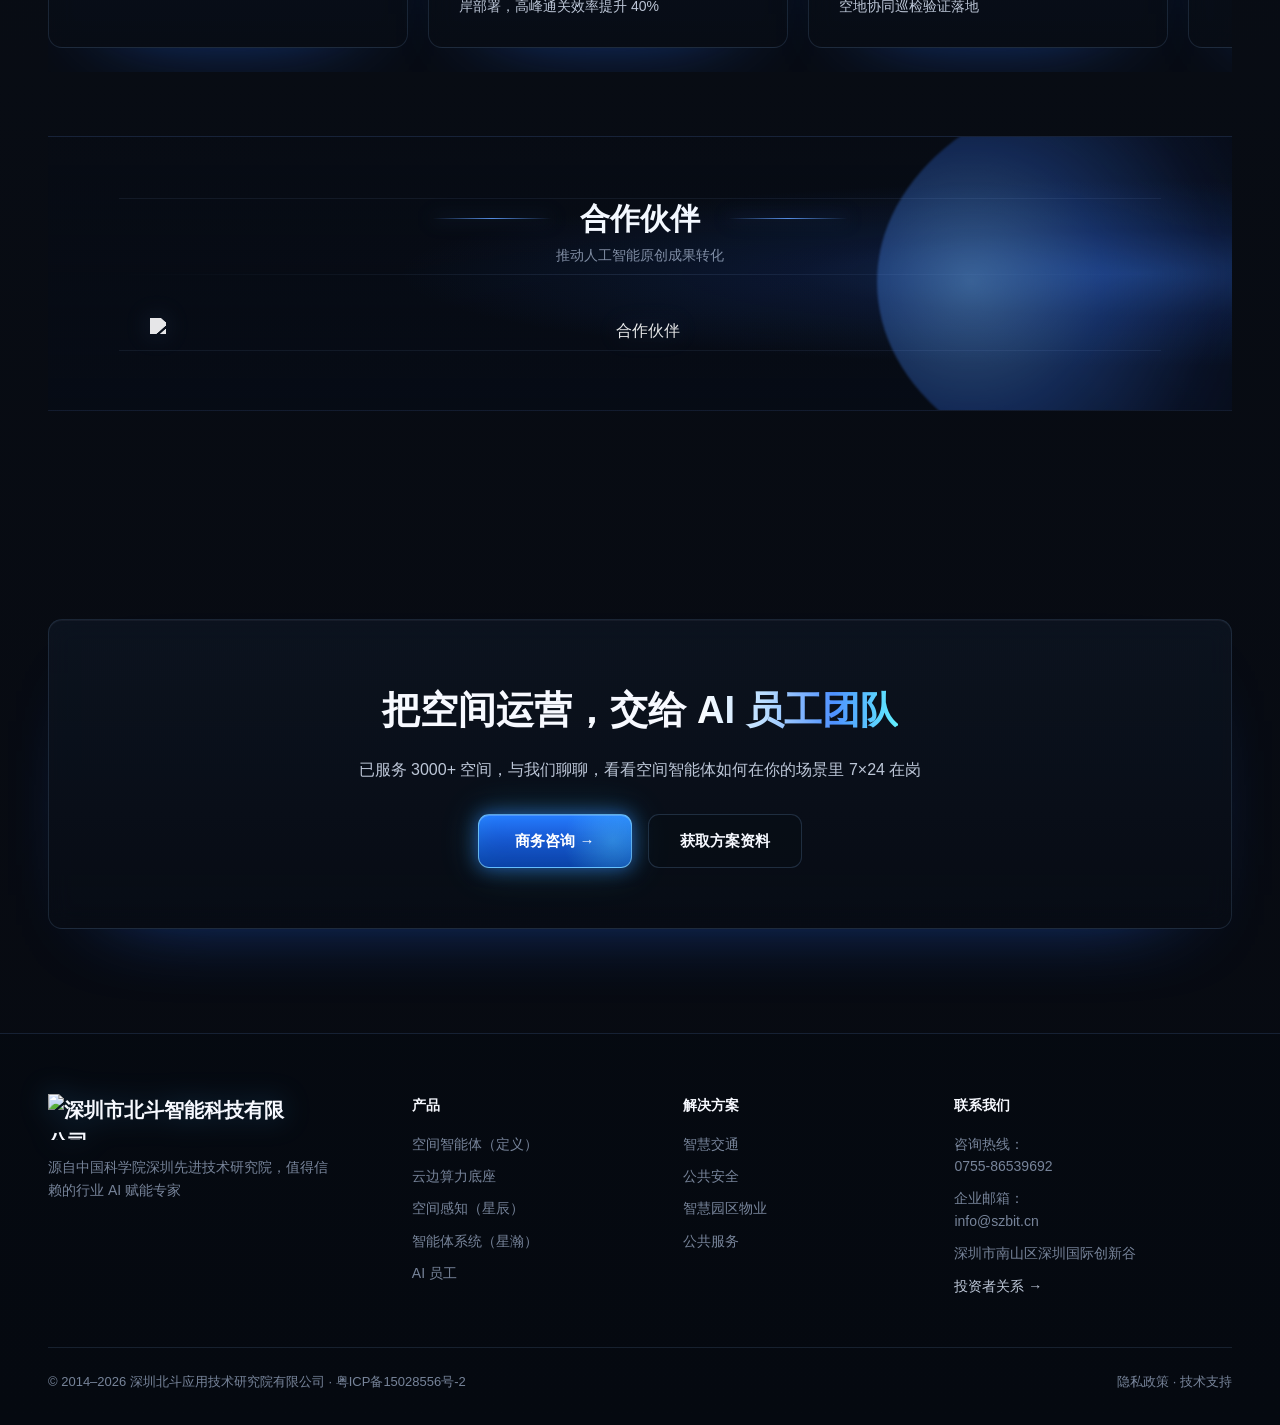
==== commit f4f1f1d1: "Redesign partners section" ====
--- a/北斗官网_发布优化版.html
+++ b/北斗官网_发布优化版.html
@@ -213,10 +213,91 @@
 .case-nav{display:flex;gap:10px;justify-content:flex-end;margin-bottom:18px}
 .cbtn{width:42px;height:42px;border-radius:50%;border:1px solid var(--line-2);background:var(--panel);color:var(--ink);cursor:pointer;font-size:18px;transition:.25s}
 .cbtn:hover{border-color:var(--cyan);color:var(--cyan)}
-.partners{margin-top:46px;text-align:center}
-.partners .label{font-family:'JetBrains Mono';font-size:12px;color:var(--ink-dim);letter-spacing:1px;margin-bottom:18px}
-.plogos{display:flex;flex-wrap:wrap;gap:12px;justify-content:center}
-.plogo{font-size:13.5px;color:var(--ink-soft);padding:9px 18px;border:1px solid var(--line);border-radius:100px;background:rgba(255,255,255,.02)}
+.partners{
+  position:relative;
+  margin-top:64px;
+  padding:64px clamp(22px,5vw,72px) 58px;
+  text-align:center;
+  overflow:hidden;
+  border-top:1px solid rgba(110,155,240,.16);
+  border-bottom:1px solid rgba(110,155,240,.12);
+  background:
+    radial-gradient(ellipse at 92% 50%,rgba(60,128,255,.30),rgba(33,91,210,.14) 22%,transparent 48%),
+    linear-gradient(180deg,rgba(6,12,24,.22),rgba(6,12,24,.54));
+}
+.partners::before{
+  content:"";
+  position:absolute;
+  inset:-20% auto -26% 70%;
+  width:44%;
+  min-width:360px;
+  border-radius:50%;
+  background:radial-gradient(circle at 18% 50%,rgba(110,179,255,.56),rgba(54,119,248,.36) 28%,rgba(26,61,154,.16) 52%,transparent 70%);
+  filter:blur(1px);
+  opacity:.78;
+  pointer-events:none;
+}
+.partners::after{
+  content:"";
+  position:absolute;
+  left:6%;
+  right:6%;
+  top:50%;
+  height:1px;
+  background:linear-gradient(90deg,transparent,rgba(151,190,255,.12),transparent);
+  box-shadow:0 -76px 0 rgba(151,190,255,.08),0 76px 0 rgba(151,190,255,.08);
+  pointer-events:none;
+}
+.partners .label{
+  position:relative;
+  display:inline-flex;
+  align-items:center;
+  gap:28px;
+  margin-bottom:10px;
+  color:#f3f8ff;
+  font-size:30px;
+  font-weight:800;
+  line-height:1;
+  letter-spacing:0!important;
+}
+.partners .label::before,
+.partners .label::after{
+  content:"";
+  width:120px;
+  height:1px;
+  background:linear-gradient(90deg,transparent,rgba(97,158,255,.88),transparent);
+  box-shadow:0 0 18px rgba(97,158,255,.55);
+}
+.partners .sub{
+  position:relative;
+  margin:0 0 44px;
+  color:rgba(190,205,230,.66);
+  font-size:14px;
+}
+.partner-frame-wrap{
+  position:relative;
+  max-width:1040px;
+  margin:0 auto;
+  padding:8px 0;
+  z-index:1;
+}
+.partner-frame{
+  display:block;
+  width:min(100%,980px);
+  margin:0 auto;
+  opacity:.90;
+  filter:grayscale(1) brightness(0) invert(1) drop-shadow(0 0 12px rgba(124,180,255,.18));
+  mix-blend-mode:screen;
+}
+@media(max-width:760px){
+  .partners{margin-top:42px;padding:48px 18px 44px}
+  .partners::before{left:58%;width:78%;min-width:260px;opacity:.58}
+  .partners .label{font-size:24px;gap:16px}
+  .partners .label::before,
+  .partners .label::after{width:54px}
+  .partners .sub{margin-bottom:28px}
+  .partner-frame{width:120%;max-width:none;margin-left:-10%}
+}
 
 /* CTA */
 .cta-final{position:relative;overflow:hidden}
@@ -2963,9 +3044,9 @@
     </div>
     <div class="partners reveal">
       <div class="label">合作伙伴</div>
-      <div class="plogos">
-        <span class="plogo">中科院深圳先进院</span><span class="plogo">清华大学</span><span class="plogo">华中科技大学</span>
-        <span class="plogo">公安部第一研究所</span><span class="plogo">华润万象生活</span><span class="plogo">招商局集团</span><span class="plogo">广东省交通集团</span>
+      <p class="sub">推动人工智能原创成果转化</p>
+      <div class="partner-frame-wrap">
+        <img class="partner-frame" src="assets/partners/partners-frame.svg" alt="合作伙伴" loading="lazy" decoding="async">
       </div>
     </div>
   </div>
